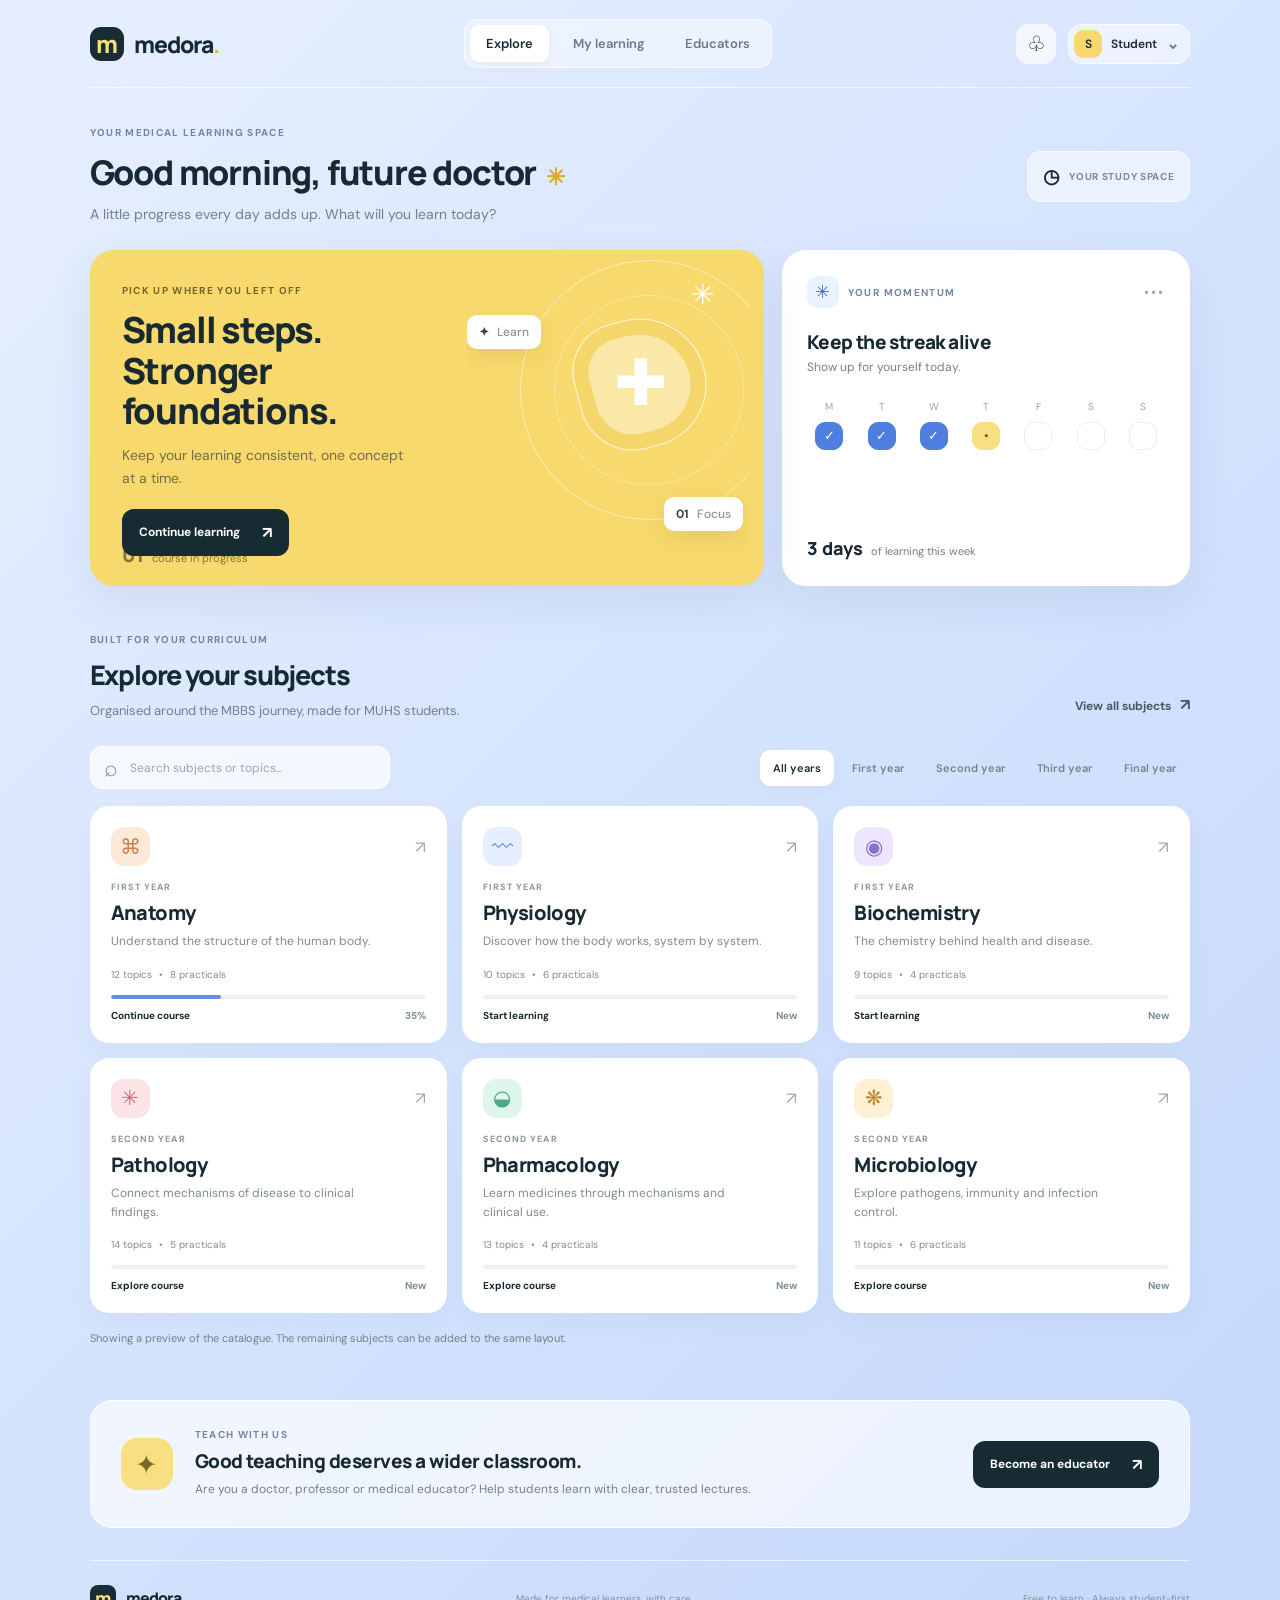
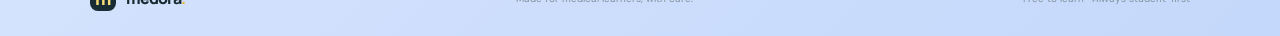
==== index.html @ 95afe9bb "Add files via upload" ====
<!doctype html>
<html lang="en">
<head>
  <meta charset="utf-8">
  <meta name="viewport" content="width=device-width, initial-scale=1">
  <meta name="theme-color" content="#a8c5f4">
  <title>Medora — Learn medicine, clearly</title>
  <link rel="preconnect" href="https://fonts.googleapis.com">
  <link href="https://fonts.googleapis.com/css2?family=DM+Sans:wght@400;500;600;700&family=Manrope:wght@400;500;600;700;800&display=swap" rel="stylesheet">
  <link rel="stylesheet" href="styles.css">
</head>
<body>
  <div class="site-shell">
    <header class="topbar">
      <a class="brand" href="index.html" aria-label="Medora home"><span class="brand-mark">m</span><span>medora<span class="brand-dot">.</span></span></a>
      <nav class="main-nav" aria-label="Main navigation">
        <a class="nav-link active" href="#subjects">Explore</a>
        <a class="nav-link" href="#continue">My learning</a>
        <a class="nav-link" href="#educators">Educators</a>
      </nav>
      <div class="top-actions"><button class="icon-button" aria-label="Notifications">♧</button><button class="profile-chip"><span class="avatar">S</span><span class="profile-name">Student</span><span class="chevron">⌄</span></button><button class="mobile-menu" aria-label="Open menu">☰</button></div>
    </header>

    <main>
      <section class="welcome-row">
        <div><p class="eyebrow">YOUR MEDICAL LEARNING SPACE</p><h1>Good morning, future doctor<span class="sun">✳</span></h1><p class="muted intro">A little progress every day adds up. What will you learn today?</p></div>
        <div class="date-pill"><span class="date-icon">◷</span><span>YOUR STUDY SPACE</span></div>
      </section>

      <section class="hero-grid" id="continue">
        <article class="hero-card">
          <div class="hero-copy">
            <span class="mini-label light">PICK UP WHERE YOU LEFT OFF</span>
            <h2>Small steps.<br>Stronger foundations.</h2>
            <p>Keep your learning consistent, one concept at a time.</p>
            <a class="button button-dark" href="lecture.html">Continue learning <span>↗</span></a>
          </div>
          <div class="hero-art" aria-hidden="true">
            <div class="orbit orbit-one"></div><div class="orbit orbit-two"></div>
            <div class="art-cross">✳</div><div class="art-circle"><span>✚</span></div>
            <div class="floating-note note-a">✦ <span>Learn</span></div><div class="floating-note note-b">01 <span>Focus</span></div>
          </div>
          <div class="hero-count"><strong>01</strong><span>course in progress</span></div>
        </article>
        <article class="streak-card">
          <div class="streak-top"><span class="streak-icon">✳</span><span class="mini-label">YOUR MOMENTUM</span><span class="streak-menu">•••</span></div>
          <h3>Keep the streak alive</h3><p class="muted">Show up for yourself today.</p>
          <div class="week-days"><div><span>M</span><i class="day-done">✓</i></div><div><span>T</span><i class="day-done">✓</i></div><div><span>W</span><i class="day-done">✓</i></div><div><span>T</span><i class="day-today">•</i></div><div><span>F</span><i></i></div><div><span>S</span><i></i></div><div><span>S</span><i></i></div></div>
          <div class="streak-foot"><strong>3 days</strong><span class="muted">of learning this week</span></div>
        </article>
      </section>

      <section class="section-block" id="subjects">
        <div class="section-heading"><div><p class="eyebrow">BUILT FOR YOUR CURRICULUM</p><h2>Explore your subjects</h2><p class="muted">Organised around the MBBS journey, made for MUHS students.</p></div><a class="text-link" href="#all-subjects">View all subjects <span>↗</span></a></div>
        <div class="filter-row"><div class="search-box"><span>⌕</span><input id="subjectSearch" type="search" placeholder="Search subjects or topics..." aria-label="Search subjects"></div><div class="filter-pills" role="group" aria-label="Filter by year"><button class="filter-pill selected" data-year="all">All years</button><button class="filter-pill" data-year="1">First year</button><button class="filter-pill" data-year="2">Second year</button><button class="filter-pill" data-year="3">Third year</button><button class="filter-pill" data-year="4">Final year</button></div></div>
        <div class="subject-grid" id="all-subjects">
          <a class="subject-card subject-anatomy" data-year="1" data-search="anatomy first year structure dissection" href="lecture.html"><div class="subject-card-top"><span class="subject-symbol">⌘</span><span class="card-arrow">↗</span></div><span class="subject-year">FIRST YEAR</span><h3>Anatomy</h3><p>Understand the structure of the human body.</p><div class="card-meta"><span>12 topics</span><span>•</span><span>8 practicals</span></div><div class="card-progress"><span style="width:35%"></span></div><div class="card-bottom"><span>Continue course</span><span>35%</span></div></a>
          <a class="subject-card subject-physio" data-year="1" data-search="physiology first year function human body" href="lecture.html"><div class="subject-card-top"><span class="subject-symbol">〰</span><span class="card-arrow">↗</span></div><span class="subject-year">FIRST YEAR</span><h3>Physiology</h3><p>Discover how the body works, system by system.</p><div class="card-meta"><span>10 topics</span><span>•</span><span>6 practicals</span></div><div class="card-progress"><span style="width:0%"></span></div><div class="card-bottom"><span>Start learning</span><span>New</span></div></a>
          <a class="subject-card subject-biochem" data-year="1" data-search="biochemistry first year metabolism" href="lecture.html"><div class="subject-card-top"><span class="subject-symbol">◉</span><span class="card-arrow">↗</span></div><span class="subject-year">FIRST YEAR</span><h3>Biochemistry</h3><p>The chemistry behind health and disease.</p><div class="card-meta"><span>9 topics</span><span>•</span><span>4 practicals</span></div><div class="card-progress"><span style="width:0%"></span></div><div class="card-bottom"><span>Start learning</span><span>New</span></div></a>
          <a class="subject-card subject-path" data-year="2" data-search="pathology second year disease" href="lecture.html"><div class="subject-card-top"><span class="subject-symbol">✳</span><span class="card-arrow">↗</span></div><span class="subject-year">SECOND YEAR</span><h3>Pathology</h3><p>Connect mechanisms of disease to clinical findings.</p><div class="card-meta"><span>14 topics</span><span>•</span><span>5 practicals</span></div><div class="card-progress"><span style="width:0%"></span></div><div class="card-bottom"><span>Explore course</span><span>New</span></div></a>
          <a class="subject-card subject-pharma" data-year="2" data-search="pharmacology second year drugs" href="lecture.html"><div class="subject-card-top"><span class="subject-symbol">◒</span><span class="card-arrow">↗</span></div><span class="subject-year">SECOND YEAR</span><h3>Pharmacology</h3><p>Learn medicines through mechanisms and clinical use.</p><div class="card-meta"><span>13 topics</span><span>•</span><span>4 practicals</span></div><div class="card-progress"><span style="width:0%"></span></div><div class="card-bottom"><span>Explore course</span><span>New</span></div></a>
          <a class="subject-card subject-micro" data-year="2" data-search="microbiology second year microbes infection" href="lecture.html"><div class="subject-card-top"><span class="subject-symbol">❋</span><span class="card-arrow">↗</span></div><span class="subject-year">SECOND YEAR</span><h3>Microbiology</h3><p>Explore pathogens, immunity and infection control.</p><div class="card-meta"><span>11 topics</span><span>•</span><span>6 practicals</span></div><div class="card-progress"><span style="width:0%"></span></div><div class="card-bottom"><span>Explore course</span><span>New</span></div></a>
        </div>
        <p class="catalogue-note" id="catalogueNote">Showing a preview of the catalogue. The remaining subjects can be added to the same layout.</p>
      </section>

      <section class="educator-banner" id="educators"><div class="educator-mark">✦</div><div><p class="eyebrow">TEACH WITH US</p><h2>Good teaching deserves a wider classroom.</h2><p class="muted">Are you a doctor, professor or medical educator? Help students learn with clear, trusted lectures.</p></div><a class="button button-dark" href="mailto:educators@example.com?subject=Medora%20Educator%20Enquiry">Become an educator <span>↗</span></a></section>
      <footer class="footer"><a class="brand footer-brand" href="index.html"><span class="brand-mark">m</span><span>medora<span class="brand-dot">.</span></span></a><span>Made for medical learners, with care.</span><span>Free to learn · Always student-first</span></footer>
    </main>
  </div>
  <script>
    const search = document.querySelector('#subjectSearch');
    const cards = [...document.querySelectorAll('.subject-card')];
    let year = 'all';
    function filterCards() {
      const query = search.value.trim().toLowerCase();
      cards.forEach(card => {
        const matchesText = card.dataset.search.includes(query) || card.querySelector('h3').textContent.toLowerCase().includes(query);
        const matchesYear = year === 'all' || card.dataset.year === year;
        card.hidden = !(matchesText && matchesYear);
      });
    }
    search.addEventListener('input', filterCards);
    document.querySelectorAll('.filter-pill').forEach(button => button.addEventListener('click', () => {
      document.querySelectorAll('.filter-pill').forEach(b => b.classList.remove('selected'));
      button.classList.add('selected'); year = button.dataset.year; filterCards();
    }));
  </script>
</body>
</html>
---- styles.css ----
:root{--ink:#182a31;--muted:#738087;--blue:#a9c6f5;--paper:#fff;--line:#e8edf0;--yellow:#f7d96d;--shadow:0 16px 45px rgba(39,64,87,.08)}*{box-sizing:border-box}html{scroll-behavior:smooth}body{margin:0;background:#eaf1fb;color:var(--ink);font-family:"DM Sans",sans-serif;font-size:14px;-webkit-font-smoothing:antialiased}.site-shell{max-width:1440px;margin:auto;min-height:100vh;background:linear-gradient(135deg,#e6efff 0%,#c4d8fb 100%);padding:0 5.4%}.topbar{height:88px;display:flex;align-items:center;justify-content:space-between;gap:24px;border-bottom:1px solid rgba(255,255,255,.65)}.brand{display:inline-flex;align-items:center;gap:10px;text-decoration:none;color:var(--ink);font:800 23px Manrope,sans-serif;letter-spacing:-1px}.brand-mark{width:34px;height:34px;border-radius:11px;background:#172c33;color:#f8dc77;display:grid;place-items:center;font-size:24px;line-height:1}.brand-dot{color:#e6b82e}.main-nav{display:flex;gap:8px;padding:5px;background:rgba(255,255,255,.45);border:1px solid rgba(255,255,255,.6);border-radius:13px}.nav-link{padding:10px 16px;text-decoration:none;color:#6b7b84;border-radius:9px;font-size:13px;font-weight:600}.nav-link.active{background:#fff;color:var(--ink);box-shadow:0 3px 10px #526e8b12}.top-actions{display:flex;align-items:center;gap:12px}.icon-button,.mobile-menu{border:0;background:rgba(255,255,255,.68);width:40px;height:40px;border-radius:13px;color:var(--ink);font-size:21px}.profile-chip{display:flex;align-items:center;gap:9px;border:1px solid #ffffffa6;background:#ffffff80;padding:5px 10px 5px 5px;border-radius:14px;color:var(--ink);font:600 12px "DM Sans"}.avatar{width:28px;height:28px;border-radius:9px;background:#f6d96e;display:grid;place-items:center}.chevron{color:var(--muted);font-size:16px}.mobile-menu{display:none}.welcome-row{display:flex;align-items:center;justify-content:space-between;gap:20px;padding:38px 0 24px}.eyebrow,.mini-label{font-size:10px;font-weight:700;letter-spacing:1.35px;color:#7285a0;margin:0 0 10px}.welcome-row h1,.section-heading h2,.educator-banner h2{font:800 clamp(24px,3vw,34px) Manrope,sans-serif;letter-spacing:-1.2px;margin:0}.sun{font-size:23px;color:#d7ac26;margin-left:10px}.muted{color:var(--muted);line-height:1.65}.intro{margin:8px 0 0;font-size:14px}.date-pill{display:flex;align-items:center;gap:9px;background:#ffffff80;border:1px solid #ffffffa6;padding:12px 15px;border-radius:14px;color:#7b8a95;font-size:10px;font-weight:700;letter-spacing:.7px;white-space:nowrap}.date-icon{font-size:19px;color:var(--ink)}.hero-grid{display:grid;grid-template-columns:1.65fr 1fr;gap:18px}.hero-card{min-height:270px;position:relative;overflow:hidden;background:#f7d96d;border-radius:24px;padding:30px 32px;display:flex;box-shadow:var(--shadow)}.hero-copy{position:relative;z-index:2;max-width:58%}.mini-label.light{color:#776323}.hero-card h2{font:800 clamp(24px,3vw,36px)/1.13 Manrope,sans-serif;letter-spacing:-1.2px;margin:12px 0}.hero-card p{color:#776c48;line-height:1.6;max-width:290px;margin:0 0 20px}.button{display:inline-flex;align-items:center;justify-content:center;gap:22px;text-decoration:none;border:0;border-radius:12px;padding:13px 17px;font:700 12px "DM Sans";white-space:nowrap}.button-dark{background:#172b32;color:#fff}.button span{font-size:16px}.hero-art{position:absolute;right:2%;top:0;width:42%;height:100%;overflow:hidden}.orbit{position:absolute;border:1px solid #fff8;border-radius:50%;width:260px;height:260px;right:-30px;top:10px}.orbit-two{width:190px;height:190px;right:6px;top:45px;border-style:dashed}.art-circle{position:absolute;right:44px;top:68px;width:130px;height:130px;border-radius:42% 58% 54% 46%;background:#f9e8a7;border:1px solid #fff9;display:grid;place-items:center;transform:rotate(-15deg);box-shadow:inset 0 0 0 15px #f4d66b}.art-circle span{font-size:64px;color:#fff;transform:rotate(15deg)}.art-cross{position:absolute;right:36px;top:26px;font-size:28px;color:#fff}.floating-note{position:absolute;z-index:1;background:#fff;color:#34454b;border-radius:10px;padding:9px 12px;font-size:12px;font-weight:700;box-shadow:0 8px 20px #8a712422}.floating-note span{font-weight:500;color:#8a9598;margin-left:5px}.note-a{top:65px;left:0}.note-b{bottom:55px;right:7px}.hero-count{position:absolute;bottom:18px;left:32px;display:flex;align-items:baseline;gap:8px;color:#857540}.hero-count strong{font:800 20px Manrope}.hero-count span{font-size:11px}.streak-card{background:#fff;border:1px solid #ffffffc9;border-radius:24px;padding:25px 24px;box-shadow:var(--shadow);display:flex;flex-direction:column}.streak-top{display:flex;align-items:center;gap:9px}.streak-icon{display:grid;place-items:center;width:32px;height:32px;background:#eaf1ff;border-radius:10px;color:#4774cb;font-size:18px}.streak-top .mini-label{margin:0}.streak-menu{margin-left:auto;color:#9ba6ac;letter-spacing:2px}.streak-card h3{font:800 19px Manrope;letter-spacing:-.6px;margin:21px 0 3px}.streak-card>p{margin:0;font-size:12px}.week-days{display:grid;grid-template-columns:repeat(7,1fr);gap:7px;margin-top:22px}.week-days>div{display:flex;align-items:center;flex-direction:column;gap:9px;color:#9aa5ad;font-size:10px}.week-days i{font-style:normal;display:grid;place-items:center;width:28px;height:28px;border:1px solid #e9eef1;border-radius:10px;color:#fff;font-size:13px}.week-days .day-done{background:#4e7fe0;border-color:#4e7fe0}.week-days .day-today{background:#f8df82;color:#6f5b1d;border-color:#f8df82}.streak-foot{margin-top:auto;padding-top:17px;display:flex;align-items:baseline;gap:8px}.streak-foot strong{font:800 18px Manrope}.streak-foot .muted{font-size:11px}.section-block{padding:47px 0 30px}.section-heading{display:flex;align-items:flex-end;justify-content:space-between;gap:18px}.section-heading h2{font-size:27px}.section-heading .muted{margin:7px 0 0;font-size:13px}.text-link{font-size:12px;font-weight:700;color:#435c6a;text-decoration:none;white-space:nowrap;padding-bottom:6px}.text-link span{font-size:16px;margin-left:6px}.filter-row{display:flex;align-items:center;justify-content:space-between;gap:16px;margin:25px 0 17px}.search-box{display:flex;align-items:center;gap:10px;width:min(300px,100%);background:#ffffffb8;border:1px solid #fff;border-radius:12px;padding:0 13px;height:43px;color:#81919b}.search-box>span{font-size:23px}.search-box input{width:100%;border:0;outline:0;background:transparent;font:12px "DM Sans";color:var(--ink)}.search-box input::placeholder{color:#9aa6ad}.filter-pills{display:flex;gap:5px;flex-wrap:wrap}.filter-pill{background:transparent;border:1px solid transparent;border-radius:10px;padding:10px 12px;color:#74848d;font:600 11px "DM Sans";cursor:pointer}.filter-pill.selected{background:#fff;border-color:#fff;color:var(--ink);box-shadow:0 4px 12px #637e9c10}.subject-grid{display:grid;grid-template-columns:repeat(3,minmax(0,1fr));gap:15px}.subject-card{min-height:230px;background:#fff;border:1px solid #ffffffdb;border-radius:19px;padding:20px;text-decoration:none;color:var(--ink);box-shadow:0 10px 25px #36567b0a;transition:transform .2s,box-shadow .2s;display:flex;flex-direction:column}.subject-card:hover{transform:translateY(-3px);box-shadow:0 15px 30px #36567b16}.subject-card[hidden]{display:none}.subject-card-top{display:flex;align-items:center;justify-content:space-between;margin-bottom:15px}.subject-symbol{width:39px;height:39px;border-radius:13px;display:grid;place-items:center;font-size:21px}.subject-anatomy .subject-symbol{background:#fce9d8;color:#c8814e}.subject-physio .subject-symbol{background:#e5efff;color:#4e7ed7}.subject-biochem .subject-symbol{background:#eee6ff;color:#8a70cb}.subject-path .subject-symbol{background:#fce4e6;color:#cb6e79}.subject-pharma .subject-symbol{background:#e0f6eb;color:#4eaa84}.subject-micro .subject-symbol{background:#fff0d5;color:#bd8b30}.card-arrow{color:#9eabb0;font-size:17px}.subject-year{font-size:9px;font-weight:700;letter-spacing:1.1px;color:#89969c}.subject-card h3{font:800 20px Manrope;letter-spacing:-.6px;margin:6px 0}.subject-card>p{font-size:12px;line-height:1.55;color:#7d8a90;margin:0 0 17px;max-width:280px}.card-meta{display:flex;gap:7px;align-items:center;color:#7f8b91;font-size:10px;margin-top:auto}.card-progress{height:4px;background:#edf1f3;border-radius:10px;overflow:hidden;margin-top:14px}.card-progress span{display:block;height:100%;background:#628de2;border-radius:10px}.card-bottom{display:flex;justify-content:space-between;align-items:center;margin-top:10px;font-size:10px;font-weight:700}.card-bottom span:last-child{color:#788b95}.catalogue-note{color:#71828c;font-size:11px;margin:18px 0 0}.educator-banner{display:flex;align-items:center;gap:22px;padding:27px 30px;background:#ffffffa8;border:1px solid #ffffffdc;border-radius:22px;margin:25px 0 32px}.educator-mark{width:52px;height:52px;flex:none;border-radius:16px;display:grid;place-items:center;background:#f8df82;font-size:27px;color:#7c6826}.educator-banner>div:nth-child(2){flex:1}.educator-banner .eyebrow{margin-bottom:7px}.educator-banner h2{font-size:19px;letter-spacing:-.5px}.educator-banner .muted{font-size:12px;margin:6px 0 0}.educator-banner .button{flex:none}.footer{min-height:76px;border-top:1px solid #ffffffa8;display:flex;align-items:center;justify-content:space-between;gap:15px;color:#81919a;font-size:10px}.footer-brand{font-size:16px}.footer-brand .brand-mark{width:26px;height:26px;border-radius:8px;font-size:18px}@media(min-width:1200px){.site-shell{padding-left:7%;padding-right:7%}}@media(max-width:850px){.site-shell{padding:0 4%}.topbar{height:74px}.main-nav{gap:0}.nav-link{padding:9px 10px}.hero-grid{grid-template-columns:1.3fr 1fr}.hero-card{padding:25px 23px;min-height:250px}.hero-copy{max-width:65%}.hero-art{opacity:.85;right:-7%}.hero-count{left:23px}.streak-card{padding:21px 18px}.filter-row{align-items:flex-start;flex-direction:column}.search-box{width:100%}.filter-pills{width:100%}.subject-grid{grid-template-columns:repeat(2,minmax(0,1fr))}}@media(max-width:600px){.main-nav{display:none}.mobile-menu{display:block}.profile-name,.chevron,.icon-button{display:none}.welcome-row{padding:28px 0 20px;align-items:flex-start}.welcome-row h1{font-size:25px}.date-pill{display:none}.hero-grid{grid-template-columns:1fr}.hero-card{min-height:245px}.hero-copy{max-width:70%}.hero-art{right:-4%;transform:scale(.88);transform-origin:right center}.streak-card{min-height:225px}.section-block{padding-top:35px}.section-heading{align-items:flex-start}.section-heading h2{font-size:24px}.section-heading .muted{max-width:270px}.text-link{font-size:11px}.subject-grid{grid-template-columns:1fr 1fr;gap:10px}.subject-card{padding:15px;min-height:225px;border-radius:16px}.subject-card h3{font-size:17px}.subject-card>p{font-size:11px}.card-meta{font-size:9px;gap:5px}.filter-pills{overflow-x:auto;flex-wrap:nowrap;padding-bottom:4px}.filter-pill{white-space:nowrap}.educator-banner{padding:21px;align-items:flex-start;flex-wrap:wrap;gap:13px}.educator-banner>div:nth-child(2){min-width:calc(100% - 70px)}.educator-banner .button{margin-left:65px}.footer{padding:18px 0;flex-wrap:wrap}.footer>span:last-child{display:none}}@media(max-width:380px){.subject-grid{grid-template-columns:1fr}.subject-card{min-height:205px}.hero-copy{max-width:78%}.hero-art{opacity:.55}.welcome-row h1{font-size:22px}}
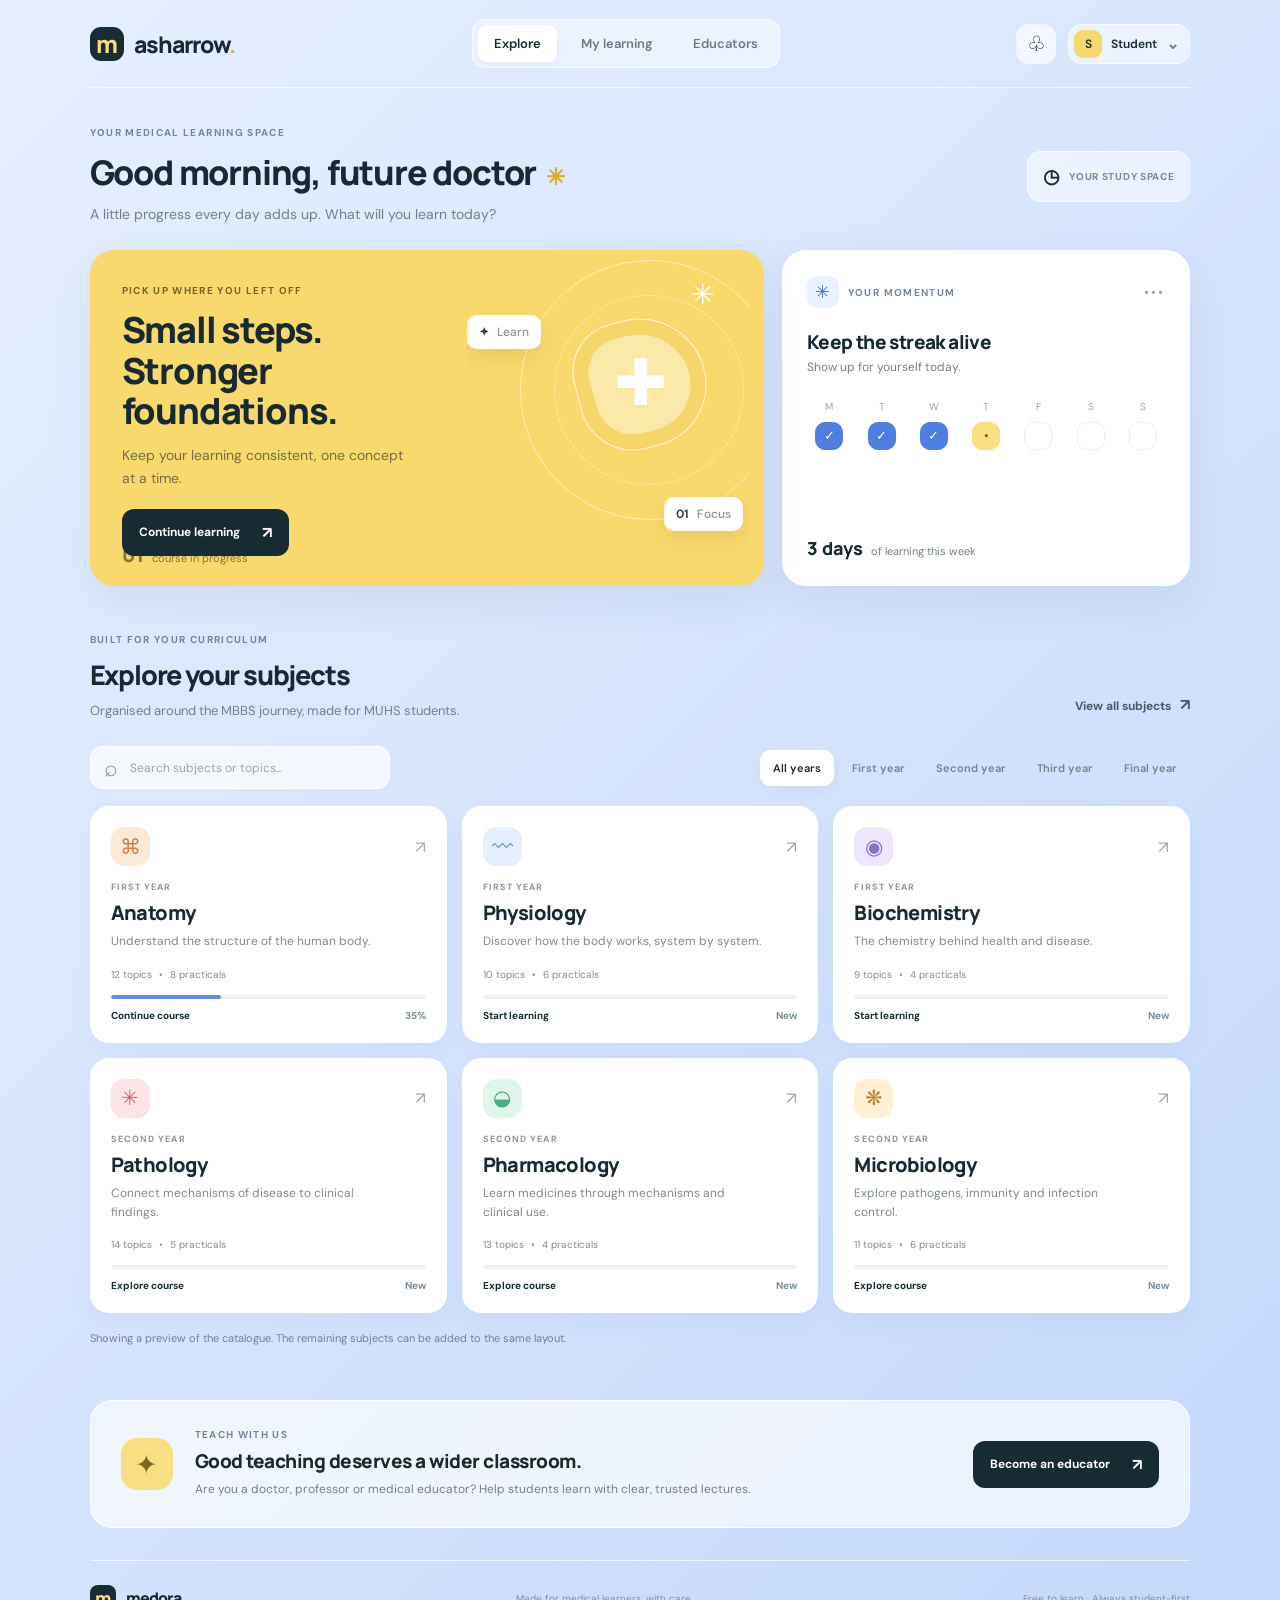
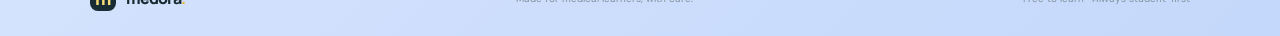
==== commit 3e65b45f: "Update index.html" ====
--- a/index.html
+++ b/index.html
@@ -4,7 +4,7 @@
   <meta charset="utf-8">
   <meta name="viewport" content="width=device-width, initial-scale=1">
   <meta name="theme-color" content="#a8c5f4">
-  <title>Medora — Learn medicine, clearly</title>
+  <title>Asharrow — Learn medicine, clearly</title>
   <link rel="preconnect" href="https://fonts.googleapis.com">
   <link href="https://fonts.googleapis.com/css2?family=DM+Sans:wght@400;500;600;700&family=Manrope:wght@400;500;600;700;800&display=swap" rel="stylesheet">
   <link rel="stylesheet" href="styles.css">
@@ -12,7 +12,7 @@
 <body>
   <div class="site-shell">
     <header class="topbar">
-      <a class="brand" href="index.html" aria-label="Medora home"><span class="brand-mark">m</span><span>medora<span class="brand-dot">.</span></span></a>
+      <a class="brand" href="index.html" aria-label="Home"><span class="brand-mark">m</span><span>asharrow<span class="brand-dot">.</span></span></a>
       <nav class="main-nav" aria-label="Main navigation">
         <a class="nav-link active" href="#subjects">Explore</a>
         <a class="nav-link" href="#continue">My learning</a>
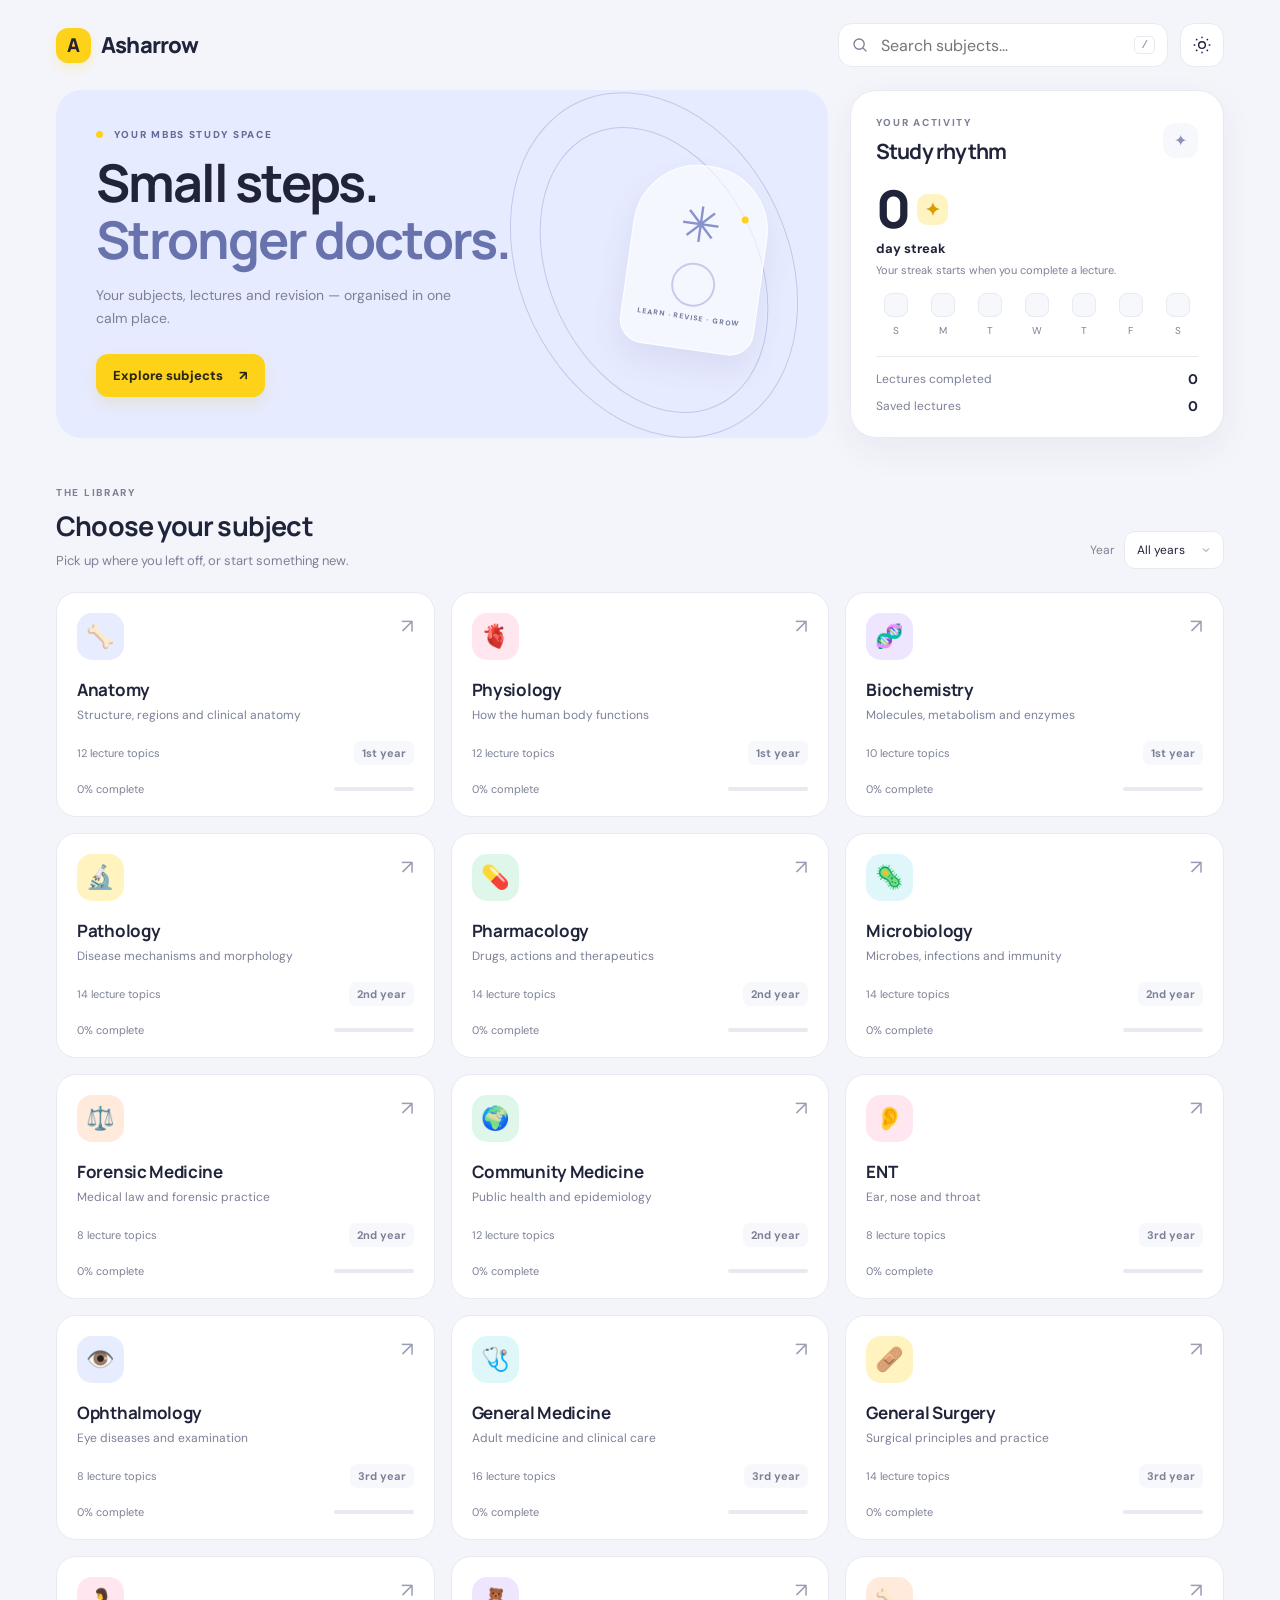
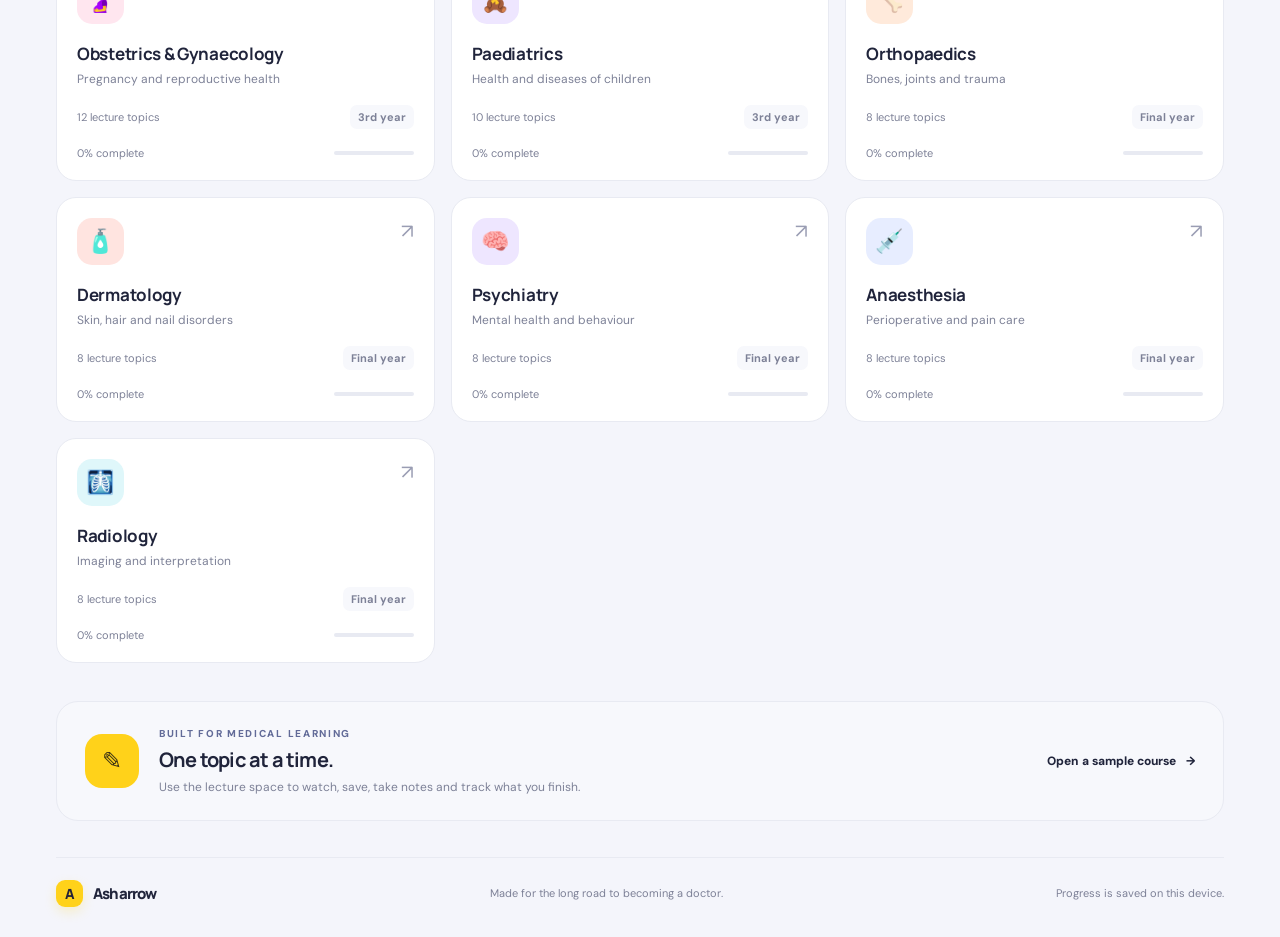
==== commit ec2868f7: "Add files via upload" ====
--- a/index.html
+++ b/index.html
@@ -1,90 +1,80 @@
-<!doctype html>
+<!DOCTYPE html>
 <html lang="en">
 <head>
-  <meta charset="utf-8">
+  <meta charset="UTF-8">
   <meta name="viewport" content="width=device-width, initial-scale=1">
-  <meta name="theme-color" content="#a8c5f4">
-  <title>Asharrow — Learn medicine, clearly</title>
+  <meta name="theme-color" content="#f4f5fb">
+  <title>Asharrow — Your MBBS learning space</title>
   <link rel="preconnect" href="https://fonts.googleapis.com">
+  <link rel="preconnect" href="https://fonts.gstatic.com" crossorigin>
   <link href="https://fonts.googleapis.com/css2?family=DM+Sans:wght@400;500;600;700&family=Manrope:wght@400;500;600;700;800&display=swap" rel="stylesheet">
   <link rel="stylesheet" href="styles.css">
+  <script src="app.js" defer></script>
 </head>
 <body>
-  <div class="site-shell">
+  <div class="app-shell">
     <header class="topbar">
-      <a class="brand" href="index.html" aria-label="Home"><span class="brand-mark">m</span><span>asharrow<span class="brand-dot">.</span></span></a>
-      <nav class="main-nav" aria-label="Main navigation">
-        <a class="nav-link active" href="#subjects">Explore</a>
-        <a class="nav-link" href="#continue">My learning</a>
-        <a class="nav-link" href="#educators">Educators</a>
-      </nav>
-      <div class="top-actions"><button class="icon-button" aria-label="Notifications">♧</button><button class="profile-chip"><span class="avatar">S</span><span class="profile-name">Student</span><span class="chevron">⌄</span></button><button class="mobile-menu" aria-label="Open menu">☰</button></div>
+      <a class="brand" href="index.html" aria-label="Asharrow home">
+        <span class="brand-mark">A</span><span>Asharrow</span>
+      </a>
+      <div class="topbar-actions">
+        <label class="searchbox" aria-label="Search subjects">
+          <svg viewBox="0 0 24 24" aria-hidden="true"><circle cx="10.8" cy="10.8" r="6.8"></circle><path d="m16 16 4.5 4.5"></path></svg>
+          <input id="subjectSearch" type="search" placeholder="Search subjects…" autocomplete="off">
+          <kbd>/</kbd>
+        </label>
+        <button class="icon-button theme-toggle" id="themeToggle" type="button" aria-label="Switch color theme" title="Switch light/dark mode">
+          <svg class="sun-icon" viewBox="0 0 24 24" aria-hidden="true"><circle cx="12" cy="12" r="4"></circle><path d="M12 2v2m0 16v2M4.93 4.93l1.42 1.42m11.3 11.3 1.42 1.42M2 12h2m16 0h2M4.93 19.07l1.42-1.42m11.3-11.3 1.42-1.42"></path></svg>
+          <svg class="moon-icon" viewBox="0 0 24 24" aria-hidden="true"><path d="M20.3 15.4A8.5 8.5 0 0 1 8.6 3.7 8.6 8.6 0 1 0 20.3 15.4Z"></path></svg>
+        </button>
+      </div>
     </header>
 
     <main>
-      <section class="welcome-row">
-        <div><p class="eyebrow">YOUR MEDICAL LEARNING SPACE</p><h1>Good morning, future doctor<span class="sun">✳</span></h1><p class="muted intro">A little progress every day adds up. What will you learn today?</p></div>
-        <div class="date-pill"><span class="date-icon">◷</span><span>YOUR STUDY SPACE</span></div>
-      </section>
-
-      <section class="hero-grid" id="continue">
-        <article class="hero-card">
-          <div class="hero-copy">
-            <span class="mini-label light">PICK UP WHERE YOU LEFT OFF</span>
-            <h2>Small steps.<br>Stronger foundations.</h2>
-            <p>Keep your learning consistent, one concept at a time.</p>
-            <a class="button button-dark" href="lecture.html">Continue learning <span>↗</span></a>
+      <section class="welcome-grid">
+        <div class="hero-card">
+          <div class="eyebrow"><span class="eyebrow-dot"></span> YOUR MBBS STUDY SPACE</div>
+          <h1>Small steps.<br><span>Stronger doctors.</span></h1>
+          <p class="hero-copy">Your subjects, lectures and revision — organised in one calm place.</p>
+          <a class="primary-button" href="#subjects">Explore subjects <span aria-hidden="true">↗</span></a>
+          <div class="hero-decoration" aria-hidden="true">
+            <div class="orbit orbit-one"></div><div class="orbit orbit-two"></div>
+            <div class="anatomy-card"><span class="anatomy-spark">✳</span><span class="anatomy-line"></span><span class="anatomy-dot"></span><span class="anatomy-label">LEARN · REVISE · GROW</span></div>
           </div>
-          <div class="hero-art" aria-hidden="true">
-            <div class="orbit orbit-one"></div><div class="orbit orbit-two"></div>
-            <div class="art-cross">✳</div><div class="art-circle"><span>✚</span></div>
-            <div class="floating-note note-a">✦ <span>Learn</span></div><div class="floating-note note-b">01 <span>Focus</span></div>
+        </div>
+        <aside class="daily-card">
+          <div class="card-heading">
+            <div><p class="eyebrow muted-eyebrow">YOUR ACTIVITY</p><h2>Study rhythm</h2></div>
+            <span class="mini-icon">✦</span>
           </div>
-          <div class="hero-count"><strong>01</strong><span>course in progress</span></div>
-        </article>
-        <article class="streak-card">
-          <div class="streak-top"><span class="streak-icon">✳</span><span class="mini-label">YOUR MOMENTUM</span><span class="streak-menu">•••</span></div>
-          <h3>Keep the streak alive</h3><p class="muted">Show up for yourself today.</p>
-          <div class="week-days"><div><span>M</span><i class="day-done">✓</i></div><div><span>T</span><i class="day-done">✓</i></div><div><span>W</span><i class="day-done">✓</i></div><div><span>T</span><i class="day-today">•</i></div><div><span>F</span><i></i></div><div><span>S</span><i></i></div><div><span>S</span><i></i></div></div>
-          <div class="streak-foot"><strong>3 days</strong><span class="muted">of learning this week</span></div>
-        </article>
+          <div class="streak-number"><span id="streakCount">0</span><span class="streak-flame">✦</span></div>
+          <p class="streak-caption">day streak</p>
+          <p class="small-muted" id="streakMessage">Your streak starts when you complete a lecture.</p>
+          <div class="week-row" id="weekRow" aria-label="Activity over the last seven days"></div>
+          <div class="activity-divider"></div>
+          <div class="activity-stat"><span>Lectures completed</span><strong id="completedCount">0</strong></div>
+          <div class="activity-stat"><span>Saved lectures</span><strong id="savedCount">0</strong></div>
+        </aside>
       </section>
 
       <section class="section-block" id="subjects">
-        <div class="section-heading"><div><p class="eyebrow">BUILT FOR YOUR CURRICULUM</p><h2>Explore your subjects</h2><p class="muted">Organised around the MBBS journey, made for MUHS students.</p></div><a class="text-link" href="#all-subjects">View all subjects <span>↗</span></a></div>
-        <div class="filter-row"><div class="search-box"><span>⌕</span><input id="subjectSearch" type="search" placeholder="Search subjects or topics..." aria-label="Search subjects"></div><div class="filter-pills" role="group" aria-label="Filter by year"><button class="filter-pill selected" data-year="all">All years</button><button class="filter-pill" data-year="1">First year</button><button class="filter-pill" data-year="2">Second year</button><button class="filter-pill" data-year="3">Third year</button><button class="filter-pill" data-year="4">Final year</button></div></div>
-        <div class="subject-grid" id="all-subjects">
-          <a class="subject-card subject-anatomy" data-year="1" data-search="anatomy first year structure dissection" href="lecture.html"><div class="subject-card-top"><span class="subject-symbol">⌘</span><span class="card-arrow">↗</span></div><span class="subject-year">FIRST YEAR</span><h3>Anatomy</h3><p>Understand the structure of the human body.</p><div class="card-meta"><span>12 topics</span><span>•</span><span>8 practicals</span></div><div class="card-progress"><span style="width:35%"></span></div><div class="card-bottom"><span>Continue course</span><span>35%</span></div></a>
-          <a class="subject-card subject-physio" data-year="1" data-search="physiology first year function human body" href="lecture.html"><div class="subject-card-top"><span class="subject-symbol">〰</span><span class="card-arrow">↗</span></div><span class="subject-year">FIRST YEAR</span><h3>Physiology</h3><p>Discover how the body works, system by system.</p><div class="card-meta"><span>10 topics</span><span>•</span><span>6 practicals</span></div><div class="card-progress"><span style="width:0%"></span></div><div class="card-bottom"><span>Start learning</span><span>New</span></div></a>
-          <a class="subject-card subject-biochem" data-year="1" data-search="biochemistry first year metabolism" href="lecture.html"><div class="subject-card-top"><span class="subject-symbol">◉</span><span class="card-arrow">↗</span></div><span class="subject-year">FIRST YEAR</span><h3>Biochemistry</h3><p>The chemistry behind health and disease.</p><div class="card-meta"><span>9 topics</span><span>•</span><span>4 practicals</span></div><div class="card-progress"><span style="width:0%"></span></div><div class="card-bottom"><span>Start learning</span><span>New</span></div></a>
-          <a class="subject-card subject-path" data-year="2" data-search="pathology second year disease" href="lecture.html"><div class="subject-card-top"><span class="subject-symbol">✳</span><span class="card-arrow">↗</span></div><span class="subject-year">SECOND YEAR</span><h3>Pathology</h3><p>Connect mechanisms of disease to clinical findings.</p><div class="card-meta"><span>14 topics</span><span>•</span><span>5 practicals</span></div><div class="card-progress"><span style="width:0%"></span></div><div class="card-bottom"><span>Explore course</span><span>New</span></div></a>
-          <a class="subject-card subject-pharma" data-year="2" data-search="pharmacology second year drugs" href="lecture.html"><div class="subject-card-top"><span class="subject-symbol">◒</span><span class="card-arrow">↗</span></div><span class="subject-year">SECOND YEAR</span><h3>Pharmacology</h3><p>Learn medicines through mechanisms and clinical use.</p><div class="card-meta"><span>13 topics</span><span>•</span><span>4 practicals</span></div><div class="card-progress"><span style="width:0%"></span></div><div class="card-bottom"><span>Explore course</span><span>New</span></div></a>
-          <a class="subject-card subject-micro" data-year="2" data-search="microbiology second year microbes infection" href="lecture.html"><div class="subject-card-top"><span class="subject-symbol">❋</span><span class="card-arrow">↗</span></div><span class="subject-year">SECOND YEAR</span><h3>Microbiology</h3><p>Explore pathogens, immunity and infection control.</p><div class="card-meta"><span>11 topics</span><span>•</span><span>6 practicals</span></div><div class="card-progress"><span style="width:0%"></span></div><div class="card-bottom"><span>Explore course</span><span>New</span></div></a>
+        <div class="section-heading">
+          <div><p class="eyebrow muted-eyebrow">THE LIBRARY</p><h2>Choose your subject</h2><p class="section-subtitle">Pick up where you left off, or start something new.</p></div>
+          <label class="year-select-wrap"><span>Year</span><select id="yearFilter" aria-label="Filter subjects by MBBS year"><option value="all">All years</option><option value="1">1st year</option><option value="2">2nd year</option><option value="3">3rd year</option><option value="4">Final year</option></select></label>
         </div>
-        <p class="catalogue-note" id="catalogueNote">Showing a preview of the catalogue. The remaining subjects can be added to the same layout.</p>
+        <div class="subject-grid" id="subjectGrid">
+          <div class="loading-card">Loading subjects…</div>
+        </div>
+        <p class="empty-state" id="emptyState" hidden>No subjects match your search. Try another name or year.</p>
       </section>
 
-      <section class="educator-banner" id="educators"><div class="educator-mark">✦</div><div><p class="eyebrow">TEACH WITH US</p><h2>Good teaching deserves a wider classroom.</h2><p class="muted">Are you a doctor, professor or medical educator? Help students learn with clear, trusted lectures.</p></div><a class="button button-dark" href="mailto:educators@example.com?subject=Medora%20Educator%20Enquiry">Become an educator <span>↗</span></a></section>
-      <footer class="footer"><a class="brand footer-brand" href="index.html"><span class="brand-mark">m</span><span>medora<span class="brand-dot">.</span></span></a><span>Made for medical learners, with care.</span><span>Free to learn · Always student-first</span></footer>
+      <section class="educator-banner">
+        <div class="educator-icon" aria-hidden="true">✎</div>
+        <div><p class="eyebrow">BUILT FOR MEDICAL LEARNING</p><h2>One topic at a time.</h2><p>Use the lecture space to watch, save, take notes and track what you finish.</p></div>
+        <a href="lecture.html?subject=pathology" class="text-link">Open a sample course <span>→</span></a>
+      </section>
     </main>
+    <footer class="footer"><a class="brand footer-brand" href="index.html"><span class="brand-mark">A</span><span>Asharrow</span></a><span>Made for the long road to becoming a doctor.</span><span class="footer-note">Progress is saved on this device.</span></footer>
   </div>
-  <script>
-    const search = document.querySelector('#subjectSearch');
-    const cards = [...document.querySelectorAll('.subject-card')];
-    let year = 'all';
-    function filterCards() {
-      const query = search.value.trim().toLowerCase();
-      cards.forEach(card => {
-        const matchesText = card.dataset.search.includes(query) || card.querySelector('h3').textContent.toLowerCase().includes(query);
-        const matchesYear = year === 'all' || card.dataset.year === year;
-        card.hidden = !(matchesText && matchesYear);
-      });
-    }
-    search.addEventListener('input', filterCards);
-    document.querySelectorAll('.filter-pill').forEach(button => button.addEventListener('click', () => {
-      document.querySelectorAll('.filter-pill').forEach(b => b.classList.remove('selected'));
-      button.classList.add('selected'); year = button.dataset.year; filterCards();
-    }));
-  </script>
 </body>
 </html>
--- a/styles.css
+++ b/styles.css
@@ -1 +1,6 @@
- :root{--ink:#182a31;--muted:#738087;--blue:#a9c6f5;--paper:#fff;--line:#e8edf0;--yellow:#f7d96d;--shadow:0 16px 45px rgba(39,64,87,.08)}*{box-sizing:border-box}html{scroll-behavior:smooth}body{margin:0;background:#eaf1fb;color:var(--ink);font-family:"DM Sans",sans-serif;font-size:14px;-webkit-font-smoothing:antialiased}.site-shell{max-width:1440px;margin:auto;min-height:100vh;background:linear-gradient(135deg,#e6efff 0%,#c4d8fb 100%);padding:0 5.4%}.topbar{height:88px;display:flex;align-items:center;justify-content:space-between;gap:24px;border-bottom:1px solid rgba(255,255,255,.65)}.brand{display:inline-flex;align-items:center;gap:10px;text-decoration:none;color:var(--ink);font:800 23px Manrope,sans-serif;letter-spacing:-1px}.brand-mark{width:34px;height:34px;border-radius:11px;background:#172c33;color:#f8dc77;display:grid;place-items:center;font-size:24px;line-height:1}.brand-dot{color:#e6b82e}.main-nav{display:flex;gap:8px;padding:5px;background:rgba(255,255,255,.45);border:1px solid rgba(255,255,255,.6);border-radius:13px}.nav-link{padding:10px 16px;text-decoration:none;color:#6b7b84;border-radius:9px;font-size:13px;font-weight:600}.nav-link.active{background:#fff;color:var(--ink);box-shadow:0 3px 10px #526e8b12}.top-actions{display:flex;align-items:center;gap:12px}.icon-button,.mobile-menu{border:0;background:rgba(255,255,255,.68);width:40px;height:40px;border-radius:13px;color:var(--ink);font-size:21px}.profile-chip{display:flex;align-items:center;gap:9px;border:1px solid #ffffffa6;background:#ffffff80;padding:5px 10px 5px 5px;border-radius:14px;color:var(--ink);font:600 12px "DM Sans"}.avatar{width:28px;height:28px;border-radius:9px;background:#f6d96e;display:grid;place-items:center}.chevron{color:var(--muted);font-size:16px}.mobile-menu{display:none}.welcome-row{display:flex;align-items:center;justify-content:space-between;gap:20px;padding:38px 0 24px}.eyebrow,.mini-label{font-size:10px;font-weight:700;letter-spacing:1.35px;color:#7285a0;margin:0 0 10px}.welcome-row h1,.section-heading h2,.educator-banner h2{font:800 clamp(24px,3vw,34px) Manrope,sans-serif;letter-spacing:-1.2px;margin:0}.sun{font-size:23px;color:#d7ac26;margin-left:10px}.muted{color:var(--muted);line-height:1.65}.intro{margin:8px 0 0;font-size:14px}.date-pill{display:flex;align-items:center;gap:9px;background:#ffffff80;border:1px solid #ffffffa6;padding:12px 15px;border-radius:14px;color:#7b8a95;font-size:10px;font-weight:700;letter-spacing:.7px;white-space:nowrap}.date-icon{font-size:19px;color:var(--ink)}.hero-grid{display:grid;grid-template-columns:1.65fr 1fr;gap:18px}.hero-card{min-height:270px;position:relative;overflow:hidden;background:#f7d96d;border-radius:24px;padding:30px 32px;display:flex;box-shadow:var(--shadow)}.hero-copy{position:relative;z-index:2;max-width:58%}.mini-label.light{color:#776323}.hero-card h2{font:800 clamp(24px,3vw,36px)/1.13 Manrope,sans-serif;letter-spacing:-1.2px;margin:12px 0}.hero-card p{color:#776c48;line-height:1.6;max-width:290px;margin:0 0 20px}.button{display:inline-flex;align-items:center;justify-content:center;gap:22px;text-decoration:none;border:0;border-radius:12px;padding:13px 17px;font:700 12px "DM Sans";white-space:nowrap}.button-dark{background:#172b32;color:#fff}.button span{font-size:16px}.hero-art{position:absolute;right:2%;top:0;width:42%;height:100%;overflow:hidden}.orbit{position:absolute;border:1px solid #fff8;border-radius:50%;width:260px;height:260px;right:-30px;top:10px}.orbit-two{width:190px;height:190px;right:6px;top:45px;border-style:dashed}.art-circle{position:absolute;right:44px;top:68px;width:130px;height:130px;border-radius:42% 58% 54% 46%;background:#f9e8a7;border:1px solid #fff9;display:grid;place-items:center;transform:rotate(-15deg);box-shadow:inset 0 0 0 15px #f4d66b}.art-circle span{font-size:64px;color:#fff;transform:rotate(15deg)}.art-cross{position:absolute;right:36px;top:26px;font-size:28px;color:#fff}.floating-note{position:absolute;z-index:1;background:#fff;color:#34454b;border-radius:10px;padding:9px 12px;font-size:12px;font-weight:700;box-shadow:0 8px 20px #8a712422}.floating-note span{font-weight:500;color:#8a9598;margin-left:5px}.note-a{top:65px;left:0}.note-b{bottom:55px;right:7px}.hero-count{position:absolute;bottom:18px;left:32px;display:flex;align-items:baseline;gap:8px;color:#857540}.hero-count strong{font:800 20px Manrope}.hero-count span{font-size:11px}.streak-card{background:#fff;border:1px solid #ffffffc9;border-radius:24px;padding:25px 24px;box-shadow:var(--shadow);display:flex;flex-direction:column}.streak-top{display:flex;align-items:center;gap:9px}.streak-icon{display:grid;place-items:center;width:32px;height:32px;background:#eaf1ff;border-radius:10px;color:#4774cb;font-size:18px}.streak-top .mini-label{margin:0}.streak-menu{margin-left:auto;color:#9ba6ac;letter-spacing:2px}.streak-card h3{font:800 19px Manrope;letter-spacing:-.6px;margin:21px 0 3px}.streak-card>p{margin:0;font-size:12px}.week-days{display:grid;grid-template-columns:repeat(7,1fr);gap:7px;margin-top:22px}.week-days>div{display:flex;align-items:center;flex-direction:column;gap:9px;color:#9aa5ad;font-size:10px}.week-days i{font-style:normal;display:grid;place-items:center;width:28px;height:28px;border:1px solid #e9eef1;border-radius:10px;color:#fff;font-size:13px}.week-days .day-done{background:#4e7fe0;border-color:#4e7fe0}.week-days .day-today{background:#f8df82;color:#6f5b1d;border-color:#f8df82}.streak-foot{margin-top:auto;padding-top:17px;display:flex;align-items:baseline;gap:8px}.streak-foot strong{font:800 18px Manrope}.streak-foot .muted{font-size:11px}.section-block{padding:47px 0 30px}.section-heading{display:flex;align-items:flex-end;justify-content:space-between;gap:18px}.section-heading h2{font-size:27px}.section-heading .muted{margin:7px 0 0;font-size:13px}.text-link{font-size:12px;font-weight:700;color:#435c6a;text-decoration:none;white-space:nowrap;padding-bottom:6px}.text-link span{font-size:16px;margin-left:6px}.filter-row{display:flex;align-items:center;justify-content:space-between;gap:16px;margin:25px 0 17px}.search-box{display:flex;align-items:center;gap:10px;width:min(300px,100%);background:#ffffffb8;border:1px solid #fff;border-radius:12px;padding:0 13px;height:43px;color:#81919b}.search-box>span{font-size:23px}.search-box input{width:100%;border:0;outline:0;background:transparent;font:12px "DM Sans";color:var(--ink)}.search-box input::placeholder{color:#9aa6ad}.filter-pills{display:flex;gap:5px;flex-wrap:wrap}.filter-pill{background:transparent;border:1px solid transparent;border-radius:10px;padding:10px 12px;color:#74848d;font:600 11px "DM Sans";cursor:pointer}.filter-pill.selected{background:#fff;border-color:#fff;color:var(--ink);box-shadow:0 4px 12px #637e9c10}.subject-grid{display:grid;grid-template-columns:repeat(3,minmax(0,1fr));gap:15px}.subject-card{min-height:230px;background:#fff;border:1px solid #ffffffdb;border-radius:19px;padding:20px;text-decoration:none;color:var(--ink);box-shadow:0 10px 25px #36567b0a;transition:transform .2s,box-shadow .2s;display:flex;flex-direction:column}.subject-card:hover{transform:translateY(-3px);box-shadow:0 15px 30px #36567b16}.subject-card[hidden]{display:none}.subject-card-top{display:flex;align-items:center;justify-content:space-between;margin-bottom:15px}.subject-symbol{width:39px;height:39px;border-radius:13px;display:grid;place-items:center;font-size:21px}.subject-anatomy .subject-symbol{background:#fce9d8;color:#c8814e}.subject-physio .subject-symbol{background:#e5efff;color:#4e7ed7}.subject-biochem .subject-symbol{background:#eee6ff;color:#8a70cb}.subject-path .subject-symbol{background:#fce4e6;color:#cb6e79}.subject-pharma .subject-symbol{background:#e0f6eb;color:#4eaa84}.subject-micro .subject-symbol{background:#fff0d5;color:#bd8b30}.card-arrow{color:#9eabb0;font-size:17px}.subject-year{font-size:9px;font-weight:700;letter-spacing:1.1px;color:#89969c}.subject-card h3{font:800 20px Manrope;letter-spacing:-.6px;margin:6px 0}.subject-card>p{font-size:12px;line-height:1.55;color:#7d8a90;margin:0 0 17px;max-width:280px}.card-meta{display:flex;gap:7px;align-items:center;color:#7f8b91;font-size:10px;margin-top:auto}.card-progress{height:4px;background:#edf1f3;border-radius:10px;overflow:hidden;margin-top:14px}.card-progress span{display:block;height:100%;background:#628de2;border-radius:10px}.card-bottom{display:flex;justify-content:space-between;align-items:center;margin-top:10px;font-size:10px;font-weight:700}.card-bottom span:last-child{color:#788b95}.catalogue-note{color:#71828c;font-size:11px;margin:18px 0 0}.educator-banner{display:flex;align-items:center;gap:22px;padding:27px 30px;background:#ffffffa8;border:1px solid #ffffffdc;border-radius:22px;margin:25px 0 32px}.educator-mark{width:52px;height:52px;flex:none;border-radius:16px;display:grid;place-items:center;background:#f8df82;font-size:27px;color:#7c6826}.educator-banner>div:nth-child(2){flex:1}.educator-banner .eyebrow{margin-bottom:7px}.educator-banner h2{font-size:19px;letter-spacing:-.5px}.educator-banner .muted{font-size:12px;margin:6px 0 0}.educator-banner .button{flex:none}.footer{min-height:76px;border-top:1px solid #ffffffa8;display:flex;align-items:center;justify-content:space-between;gap:15px;color:#81919a;font-size:10px}.footer-brand{font-size:16px}.footer-brand .brand-mark{width:26px;height:26px;border-radius:8px;font-size:18px}@media(min-width:1200px){.site-shell{padding-left:7%;padding-right:7%}}@media(max-width:850px){.site-shell{padding:0 4%}.topbar{height:74px}.main-nav{gap:0}.nav-link{padding:9px 10px}.hero-grid{grid-template-columns:1.3fr 1fr}.hero-card{padding:25px 23px;min-height:250px}.hero-copy{max-width:65%}.hero-art{opacity:.85;right:-7%}.hero-count{left:23px}.streak-card{padding:21px 18px}.filter-row{align-items:flex-start;flex-direction:column}.search-box{width:100%}.filter-pills{width:100%}.subject-grid{grid-template-columns:repeat(2,minmax(0,1fr))}}@media(max-width:600px){.main-nav{display:none}.mobile-menu{display:block}.profile-name,.chevron,.icon-button{display:none}.welcome-row{padding:28px 0 20px;align-items:flex-start}.welcome-row h1{font-size:25px}.date-pill{display:none}.hero-grid{grid-template-columns:1fr}.hero-card{min-height:245px}.hero-copy{max-width:70%}.hero-art{right:-4%;transform:scale(.88);transform-origin:right center}.streak-card{min-height:225px}.section-block{padding-top:35px}.section-heading{align-items:flex-start}.section-heading h2{font-size:24px}.section-heading .muted{max-width:270px}.text-link{font-size:11px}.subject-grid{grid-template-columns:1fr 1fr;gap:10px}.subject-card{padding:15px;min-height:225px;border-radius:16px}.subject-card h3{font-size:17px}.subject-card>p{font-size:11px}.card-meta{font-size:9px;gap:5px}.filter-pills{overflow-x:auto;flex-wrap:nowrap;padding-bottom:4px}.filter-pill{white-space:nowrap}.educator-banner{padding:21px;align-items:flex-start;flex-wrap:wrap;gap:13px}.educator-banner>div:nth-child(2){min-width:calc(100% - 70px)}.educator-banner .button{margin-left:65px}.footer{padding:18px 0;flex-wrap:wrap}.footer>span:last-child{display:none}}@media(max-width:380px){.subject-grid{grid-template-columns:1fr}.subject-card{min-height:205px}.hero-copy{max-width:78%}.hero-art{opacity:.55}.welcome-row h1{font-size:22px}}
+/* Asharrow home — responsive light/dark design */
+:root{color-scheme:light;--bg:#f4f5fb;--surface:#fff;--surface-2:#f7f8fc;--ink:#20243b;--muted:#7d8197;--line:#e8eaf2;--accent:#ffd21a;--accent-ink:#292613;--blue:#e7ebff;--lav:#eeebff;--shadow:0 12px 35px rgba(45,51,91,.06);--radius:22px}
+:root[data-theme="dark"]{color-scheme:dark;--bg:#141622;--surface:#1e2130;--surface-2:#25293a;--ink:#f2f3fc;--muted:#a6abc1;--line:#34384c;--accent:#ffd21a;--accent-ink:#292613;--blue:#292f4b;--lav:#302b4b;--shadow:0 12px 35px rgba(0,0,0,.18)}
+*{box-sizing:border-box}html{scroll-behavior:smooth}body{margin:0;background:var(--bg);color:var(--ink);font-family:"DM Sans",sans-serif;transition:background .2s,color .2s}a{color:inherit;text-decoration:none}button,input,select{font:inherit}.app-shell{max-width:1240px;margin:auto;padding:0 36px}.topbar{height:90px;display:flex;align-items:center;justify-content:space-between;gap:24px}.brand{display:inline-flex;align-items:center;gap:10px;font-family:Manrope,sans-serif;font-size:22px;font-weight:800;letter-spacing:-.8px;white-space:nowrap}.brand-mark{width:35px;height:35px;display:grid;place-items:center;border-radius:12px;background:var(--accent);color:#242338;font-weight:800;font-size:19px;box-shadow:0 5px 12px #ffd21a35}.topbar-actions{display:flex;align-items:center;gap:12px}.searchbox{display:flex;align-items:center;gap:10px;width:min(330px,45vw);height:44px;padding:0 12px;background:var(--surface);border:1px solid var(--line);border-radius:14px;color:var(--muted)}.searchbox svg{width:18px;fill:none;stroke:currentColor;stroke-width:1.8;flex-shrink:0}.searchbox input{width:100%;border:0;outline:0;background:transparent;color:var(--ink);min-width:0}.searchbox kbd{font-size:11px;border:1px solid var(--line);border-radius:5px;padding:2px 6px}.icon-button{width:44px;height:44px;display:grid;place-items:center;border:1px solid var(--line);border-radius:14px;background:var(--surface);color:var(--ink);cursor:pointer}.icon-button svg{width:20px;fill:none;stroke:currentColor;stroke-width:1.7}.moon-icon{display:none}:root[data-theme="dark"] .sun-icon{display:none}:root[data-theme="dark"] .moon-icon{display:block}.welcome-grid{display:grid;grid-template-columns:minmax(0,1.65fr) minmax(260px,.8fr);gap:22px}.hero-card{position:relative;overflow:hidden;min-height:340px;padding:38px 40px;border-radius:26px;background:var(--blue);isolation:isolate}.eyebrow{margin:0 0 14px;font-size:10px;letter-spacing:1.7px;font-weight:800;color:#626b98}.eyebrow-dot{display:inline-block;width:7px;height:7px;border-radius:50%;background:var(--accent);margin-right:7px}.hero-card h1{position:relative;z-index:2;margin:0;font-family:Manrope,sans-serif;font-size:clamp(34px,4.3vw,52px);line-height:1.09;letter-spacing:-2px}.hero-card h1 span{color:#6873ad}.hero-copy{position:relative;z-index:2;max-width:365px;margin:16px 0 25px;color:var(--muted);line-height:1.6;font-size:14px}.primary-button{position:relative;z-index:2;display:inline-flex;align-items:center;gap:16px;background:var(--accent);color:var(--accent-ink);padding:13px 17px;border-radius:12px;font-size:13px;font-weight:800;box-shadow:0 7px 16px #d9b00025;transition:transform .18s}.primary-button:hover{transform:translateY(-2px)}.hero-decoration{position:absolute;right:5%;top:0;width:42%;height:100%;z-index:1;pointer-events:none}.orbit{position:absolute;border:1px solid #aab3e2a0;border-radius:50%;transform:rotate(-25deg)}.orbit-one{width:270px;height:360px;right:0;top:-5px}.orbit-two{width:210px;height:300px;right:30px;top:30px}.anatomy-card{position:absolute;right:25px;top:75px;width:135px;height:185px;background:#fff9;border:1px solid #fff;border-radius:65px 65px 24px 24px;box-shadow:0 15px 30px #48518a18;display:flex;align-items:center;flex-direction:column;justify-content:center;transform:rotate(8deg)}.anatomy-spark{font-size:49px;color:#8792ce}.anatomy-line{width:44px;height:44px;border:2px solid #c6cbed;border-radius:50%;margin:6px}.anatomy-dot{width:7px;height:7px;border-radius:50%;background:var(--accent);position:absolute;right:20px;top:44px}.anatomy-label{font-size:7px;letter-spacing:1px;color:#73799d;font-weight:800}.daily-card{padding:25px 25px 22px;border:1px solid var(--line);border-radius:26px;background:var(--surface);box-shadow:var(--shadow)}.card-heading{display:flex;justify-content:space-between;align-items:center}.muted-eyebrow{color:var(--muted);margin-bottom:8px}.card-heading h2,.section-heading h2,.educator-banner h2{font-family:Manrope,sans-serif;margin:0;letter-spacing:-.8px;font-size:21px}.mini-icon{width:35px;height:35px;display:grid;place-items:center;background:var(--surface-2);border-radius:12px;color:#8c91bb}.streak-number{margin-top:18px;display:flex;align-items:center;gap:8px;font-family:Manrope,sans-serif;font-size:52px;font-weight:800;letter-spacing:-2px;line-height:1}.streak-flame{display:grid;place-items:center;width:31px;height:31px;border-radius:10px;background:#fff3c2;color:#d69e00;font-size:18px;letter-spacing:0}.streak-caption{margin:5px 0 2px;font-size:13px;font-weight:700}.small-muted{font-size:11px;line-height:1.5;color:var(--muted);margin:5px 0 14px}.week-row{display:grid;grid-template-columns:repeat(7,1fr);gap:7px}.week-day{display:flex;flex-direction:column;align-items:center;gap:7px;font-size:10px;color:var(--muted)}.week-dot{width:24px;height:24px;border-radius:8px;background:var(--surface-2);border:1px solid var(--line);display:grid;place-items:center;font-size:10px}.week-dot.active{background:var(--accent);border-color:var(--accent);color:#30290e;font-weight:800}.activity-divider{height:1px;background:var(--line);margin:19px 0 13px}.activity-stat{display:flex;align-items:center;justify-content:space-between;margin-top:9px;color:var(--muted);font-size:12px}.activity-stat strong{color:var(--ink);font-size:14px}.section-block{padding:48px 0 38px}.section-heading{display:flex;justify-content:space-between;align-items:end;gap:20px;margin-bottom:23px}.section-heading h2{font-size:27px}.section-subtitle{font-size:13px;color:var(--muted);margin:8px 0 0}.year-select-wrap{display:flex;align-items:center;gap:9px;font-size:12px;color:var(--muted);white-space:nowrap}.year-select-wrap select{appearance:none;border:1px solid var(--line);border-radius:11px;padding:10px 32px 10px 12px;background:var(--surface) url("data:image/svg+xml,%3Csvg xmlns='http://www.w3.org/2000/svg' width='12' height='12' viewBox='0 0 24 24' fill='none' stroke='%238087a0' stroke-width='2'%3E%3Cpath d='m6 9 6 6 6-6'/%3E%3C/svg%3E") no-repeat right 11px center;color:var(--ink);outline:0}.subject-grid{display:grid;grid-template-columns:repeat(3,minmax(0,1fr));gap:16px}.subject-card{min-width:0;position:relative;display:flex;flex-direction:column;min-height:188px;padding:20px;border:1px solid var(--line);border-radius:20px;background:var(--surface);transition:transform .18s,border-color .18s,box-shadow .18s}.subject-card:hover{transform:translateY(-3px);border-color:#c5c9e5;box-shadow:var(--shadow)}.subject-top{display:flex;align-items:flex-start;justify-content:space-between;gap:12px}.subject-icon{width:47px;height:47px;border-radius:15px;display:grid;place-items:center;font-size:23px;flex-shrink:0}.subject-icon.blue{background:#e7edff}.subject-icon.yellow{background:#fff3bf}.subject-icon.pink{background:#ffe6ef}.subject-icon.green{background:#dff7eb}.subject-icon.purple{background:#eee6ff}.subject-icon.orange{background:#ffeadb}.subject-icon.cyan{background:#dff7fa}.subject-icon.rose{background:#ffe4e0}.subject-arrow{font-size:20px;color:#9a9db3}.subject-card h3{font-family:Manrope,sans-serif;font-size:17px;letter-spacing:-.3px;margin:18px 0 5px}.subject-card p{font-size:12px;color:var(--muted);margin:0;line-height:1.5}.subject-bottom{display:flex;align-items:center;justify-content:space-between;gap:8px;margin-top:auto;padding-top:17px;font-size:11px;color:var(--muted)}.year-pill{padding:5px 8px;border-radius:7px;background:var(--surface-2);font-weight:700}.progress-track{height:4px;border-radius:5px;background:var(--line);overflow:hidden;flex:1;max-width:80px}.progress-track span{display:block;height:100%;width:0;background:var(--accent);border-radius:5px}.loading-card{padding:20px;color:var(--muted)}.empty-state{padding:25px;text-align:center;color:var(--muted);font-size:13px}.educator-banner{display:flex;align-items:center;gap:20px;padding:25px 28px;margin:0 0 36px;border-radius:22px;background:var(--surface-2);border:1px solid var(--line)}.educator-icon{display:grid;place-items:center;flex-shrink:0;width:54px;height:54px;border-radius:17px;background:var(--accent);font-size:24px;color:#393015}.educator-banner .eyebrow{margin-bottom:6px}.educator-banner h2{font-size:20px}.educator-banner p:not(.eyebrow){font-size:12px;color:var(--muted);margin:6px 0 0}.text-link{margin-left:auto;white-space:nowrap;font-size:12px;font-weight:800}.text-link span{margin-left:7px}.footer{display:flex;align-items:center;justify-content:space-between;gap:18px;padding:22px 0 30px;border-top:1px solid var(--line);font-size:11px;color:var(--muted)}.footer-brand{font-size:15px;color:var(--ink)}.footer-brand .brand-mark{width:27px;height:27px;border-radius:9px;font-size:14px}.footer-note{text-align:right}
+@media(max-width:850px){.app-shell{padding:0 22px}.welcome-grid{grid-template-columns:1fr}.hero-card{min-height:310px}.daily-card{display:grid;grid-template-columns:1fr 1fr;column-gap:20px}.card-heading{grid-column:1/-1}.streak-number{margin-top:12px}.week-row{grid-column:2;grid-row:2/5;align-self:center}.activity-divider{grid-column:1/-1}.activity-stat{grid-column:1/-1}.subject-grid{grid-template-columns:repeat(2,minmax(0,1fr))}.hero-decoration{right:1%;opacity:.8}}
+@media(max-width:560px){.app-shell{padding:0 15px}.topbar{height:72px}.brand{font-size:19px}.brand-mark{width:32px;height:32px}.topbar-actions{gap:7px}.searchbox{width:42px;padding:0 11px;border-radius:13px}.searchbox input,.searchbox kbd{display:none}.searchbox:focus-within{position:absolute;left:15px;right:66px;z-index:5;width:auto;background:var(--surface);box-shadow:var(--shadow)}.searchbox:focus-within input{display:block}.searchbox:focus-within kbd{display:none}.icon-button{width:42px;height:42px}.hero-card{padding:28px 24px;min-height:325px}.hero-card h1{font-size:39px}.hero-copy{max-width:230px;font-size:13px}.hero-decoration{right:-30px;top:35px;opacity:.55;transform:scale(.75);transform-origin:right center}.daily-card{padding:20px;grid-template-columns:1fr}.card-heading,.week-row,.activity-divider,.activity-stat{grid-column:auto;grid-row:auto}.week-row{margin:15px 0 0}.section-block{padding:35px 0 28px}.section-heading{align-items:flex-start;flex-direction:column}.section-heading h2{font-size:24px}.subject-grid{grid-template-columns:1fr 1fr;gap:10px}.subject-card{padding:14px;min-height:180px;border-radius:17px}.subject-icon{width:40px;height:40px;border-radius:13px;font-size:20px}.subject-card h3{font-size:14px;margin-top:14px}.subject-card p{font-size:11px}.subject-bottom{font-size:10px;flex-wrap:wrap}.progress-track{max-width:42px}.educator-banner{padding:19px;gap:13px;align-items:flex-start;flex-wrap:wrap}.educator-icon{width:43px;height:43px}.educator-banner>div:nth-child(2){flex:1;min-width:170px}.educator-banner h2{font-size:17px}.text-link{margin:5px 0 0 56px}.footer{flex-wrap:wrap;justify-content:flex-start}.footer>span:nth-child(2){order:3;width:100%}.footer-note{margin-left:auto}}
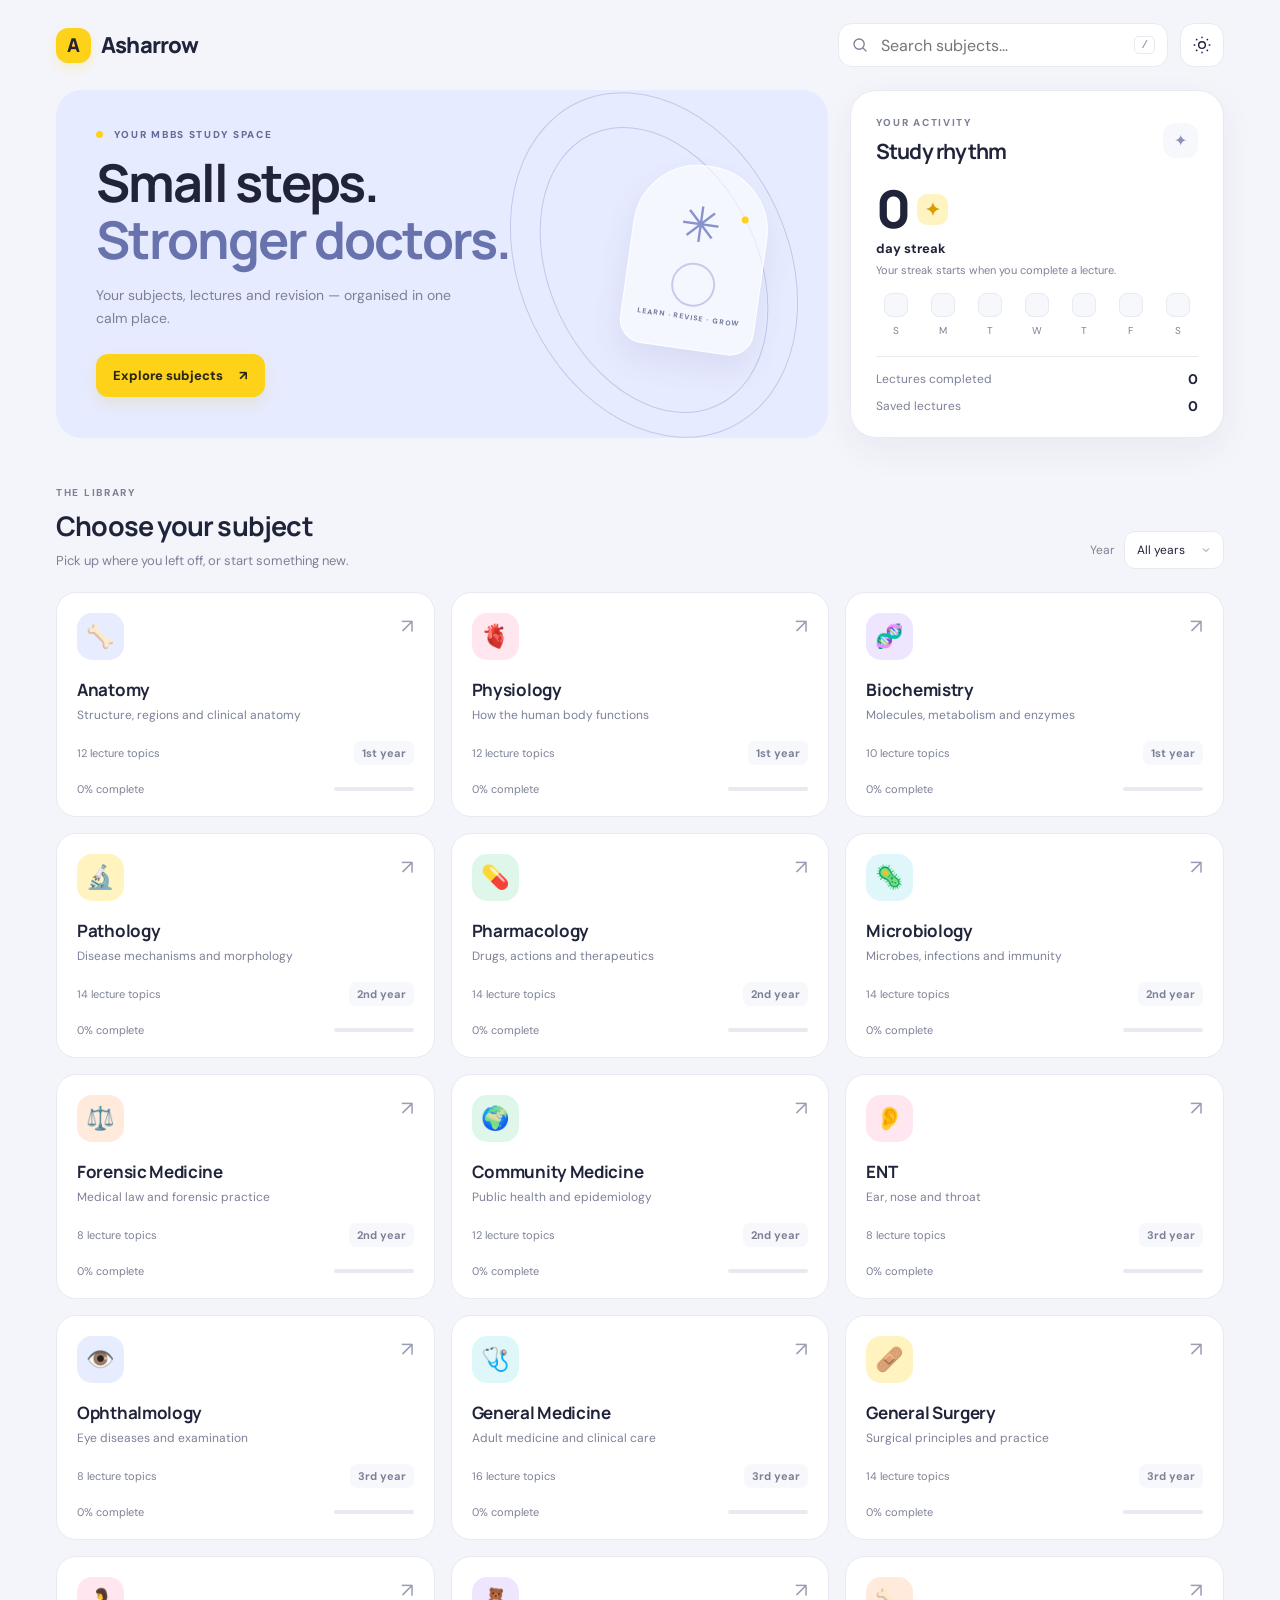
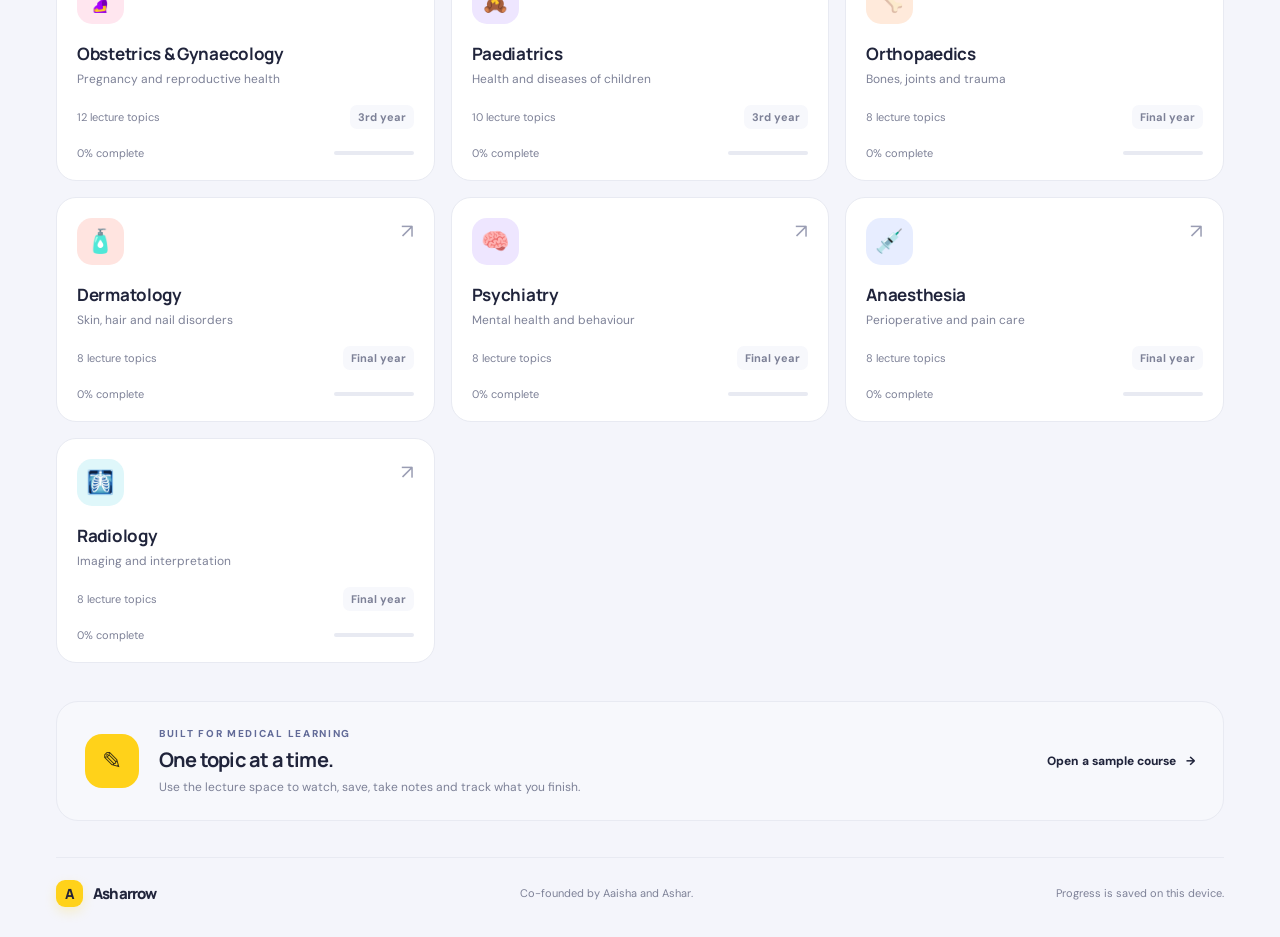
==== commit e8d780e4: "Update index.html" ====
--- a/index.html
+++ b/index.html
@@ -74,7 +74,7 @@
         <a href="lecture.html?subject=pathology" class="text-link">Open a sample course <span>→</span></a>
       </section>
     </main>
-    <footer class="footer"><a class="brand footer-brand" href="index.html"><span class="brand-mark">A</span><span>Asharrow</span></a><span>Made for the long road to becoming a doctor.</span><span class="footer-note">Progress is saved on this device.</span></footer>
+    <footer class="footer"><a class="brand footer-brand" href="index.html"><span class="brand-mark">A</span><span>Asharrow</span></a><span>Co-founded by Aaisha and Ashar.</span><span class="footer-note">Progress is saved on this device.</span></footer>
   </div>
 </body>
 </html>
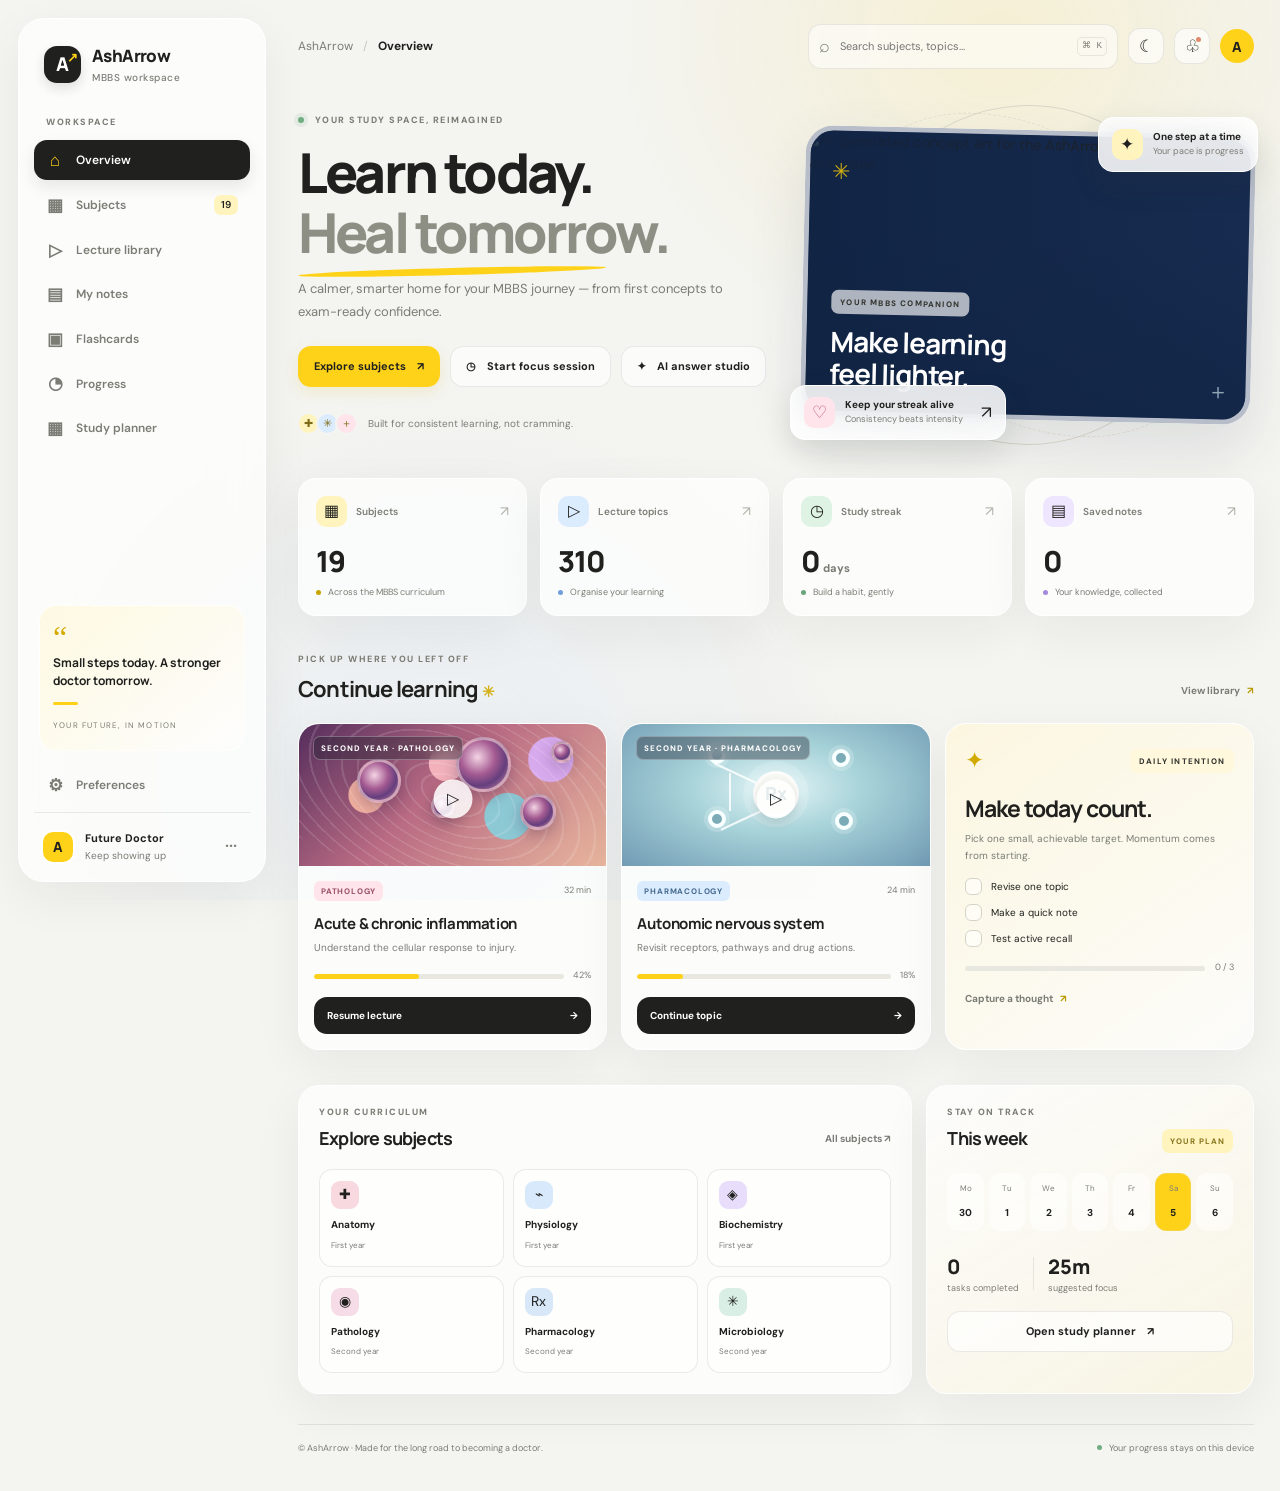
==== commit a1a4c590: "Add files via upload" ====
--- a/index.html
+++ b/index.html
@@ -1,80 +1,90 @@
-<!DOCTYPE html>
+<!doctype html>
 <html lang="en">
 <head>
-  <meta charset="UTF-8">
-  <meta name="viewport" content="width=device-width, initial-scale=1">
-  <meta name="theme-color" content="#f4f5fb">
-  <title>Asharrow — Your MBBS learning space</title>
+  <meta charset="utf-8" />
+  <meta name="viewport" content="width=device-width, initial-scale=1" />
+  <meta name="theme-color" content="#f4f4f0" />
+  <link rel="manifest" href="manifest.webmanifest" />
+  <meta name="description" content="AshArrow — a focused, beautiful learning workspace for MBBS students." />
+  <title>AshArrow — Your MBBS workspace</title>
   <link rel="preconnect" href="https://fonts.googleapis.com">
   <link rel="preconnect" href="https://fonts.gstatic.com" crossorigin>
   <link href="https://fonts.googleapis.com/css2?family=DM+Sans:wght@400;500;600;700&family=Manrope:wght@400;500;600;700;800&display=swap" rel="stylesheet">
-  <link rel="stylesheet" href="styles.css">
-  <script src="app.js" defer></script>
+  <link rel="stylesheet" href="styles.css" />
 </head>
 <body>
   <div class="app-shell">
-    <header class="topbar">
-      <a class="brand" href="index.html" aria-label="Asharrow home">
-        <span class="brand-mark">A</span><span>Asharrow</span>
-      </a>
-      <div class="topbar-actions">
-        <label class="searchbox" aria-label="Search subjects">
-          <svg viewBox="0 0 24 24" aria-hidden="true"><circle cx="10.8" cy="10.8" r="6.8"></circle><path d="m16 16 4.5 4.5"></path></svg>
-          <input id="subjectSearch" type="search" placeholder="Search subjects…" autocomplete="off">
-          <kbd>/</kbd>
-        </label>
-        <button class="icon-button theme-toggle" id="themeToggle" type="button" aria-label="Switch color theme" title="Switch light/dark mode">
-          <svg class="sun-icon" viewBox="0 0 24 24" aria-hidden="true"><circle cx="12" cy="12" r="4"></circle><path d="M12 2v2m0 16v2M4.93 4.93l1.42 1.42m11.3 11.3 1.42 1.42M2 12h2m16 0h2M4.93 19.07l1.42-1.42m11.3-11.3 1.42-1.42"></path></svg>
-          <svg class="moon-icon" viewBox="0 0 24 24" aria-hidden="true"><path d="M20.3 15.4A8.5 8.5 0 0 1 8.6 3.7 8.6 8.6 0 1 0 20.3 15.4Z"></path></svg>
-        </button>
+    <aside class="sidebar glass" id="sidebar">
+      <a class="brand" href="#home" aria-label="AshArrow home"><span class="brand-mark">A<span>↗</span></span><span>AshArrow<small>MBBS workspace</small></span></a>
+      <div class="sidebar-label">WORKSPACE</div>
+      <nav class="nav-list" aria-label="Main navigation">
+        <button class="nav-item active" data-view="home"><span class="nav-icon">⌂</span>Overview</button>
+        <button class="nav-item" data-view="subjects"><span class="nav-icon">▦</span>Subjects <span class="nav-count">19</span></button>
+        <button class="nav-item" data-view="lectures"><span class="nav-icon">▷</span>Lecture library</button>
+        <button class="nav-item" data-view="notes"><span class="nav-icon">▤</span>My notes</button>
+        <button class="nav-item" data-view="flashcards"><span class="nav-icon">▣</span>Flashcards</button>
+        <button class="nav-item" data-view="progress"><span class="nav-icon">◔</span>Progress</button>
+        <button class="nav-item" data-view="planner"><span class="nav-icon">▦</span>Study planner</button>
+      </nav>
+      <div class="sidebar-bottom">
+        <div class="sidebar-quote"><span class="quote-mark">“</span><p>Small steps today. A stronger doctor tomorrow.</p><span class="quote-line"></span><small>YOUR FUTURE, IN MOTION</small></div>
+        <button class="nav-item" data-action="settings"><span class="nav-icon">⚙</span>Preferences</button>
+        <div class="profile-mini"><div class="avatar">A</div><div><b>Future Doctor</b><small>Keep showing up</small></div><button class="more-btn" data-action="settings" aria-label="Open settings">···</button></div>
       </div>
-    </header>
+    </aside>
 
-    <main>
-      <section class="welcome-grid">
-        <div class="hero-card">
-          <div class="eyebrow"><span class="eyebrow-dot"></span> YOUR MBBS STUDY SPACE</div>
-          <h1>Small steps.<br><span>Stronger doctors.</span></h1>
-          <p class="hero-copy">Your subjects, lectures and revision — organised in one calm place.</p>
-          <a class="primary-button" href="#subjects">Explore subjects <span aria-hidden="true">↗</span></a>
-          <div class="hero-decoration" aria-hidden="true">
-            <div class="orbit orbit-one"></div><div class="orbit orbit-two"></div>
-            <div class="anatomy-card"><span class="anatomy-spark">✳</span><span class="anatomy-line"></span><span class="anatomy-dot"></span><span class="anatomy-label">LEARN · REVISE · GROW</span></div>
-          </div>
+    <main class="main-area">
+      <header class="topbar">
+        <button class="mobile-menu icon-button" id="menuToggle" aria-label="Toggle menu">☰</button>
+        <div class="breadcrumb"><span class="muted">AshArrow</span><span class="crumb-slash">/</span><strong id="crumbTitle">Overview</strong></div>
+        <div class="top-actions">
+          <label class="global-search"><span>⌕</span><input id="globalSearch" type="search" placeholder="Search subjects, topics…" aria-label="Search subjects and topics"><kbd>⌘ K</kbd></label>
+          <button class="icon-button" id="themeToggle" title="Toggle theme" aria-label="Toggle dark mode">☾</button>
+          <button class="icon-button notification-button" id="notificationBtn" title="Study reminders" aria-label="Study reminders">♧<i></i></button>
+          <button class="avatar avatar-top" data-action="settings" aria-label="Open profile">A</button>
         </div>
-        <aside class="daily-card">
-          <div class="card-heading">
-            <div><p class="eyebrow muted-eyebrow">YOUR ACTIVITY</p><h2>Study rhythm</h2></div>
-            <span class="mini-icon">✦</span>
-          </div>
-          <div class="streak-number"><span id="streakCount">0</span><span class="streak-flame">✦</span></div>
-          <p class="streak-caption">day streak</p>
-          <p class="small-muted" id="streakMessage">Your streak starts when you complete a lecture.</p>
-          <div class="week-row" id="weekRow" aria-label="Activity over the last seven days"></div>
-          <div class="activity-divider"></div>
-          <div class="activity-stat"><span>Lectures completed</span><strong id="completedCount">0</strong></div>
-          <div class="activity-stat"><span>Saved lectures</span><strong id="savedCount">0</strong></div>
-        </aside>
+      </header>
+
+      <section class="page-view active" id="view-home">
+        <div class="welcome-row reveal">
+          <div><div class="eyebrow"><span class="pulse-dot"></span> YOUR STUDY SPACE, REIMAGINED</div><h1>Learn today.<br><em>Heal tomorrow.</em></h1><p class="hero-copy">A calmer, smarter home for your MBBS journey — from first concepts to exam-ready confidence.</p><div class="hero-actions"><button class="btn btn-primary" data-view="subjects">Explore subjects <span>↗</span></button><button class="btn btn-secondary" data-action="focus"><span>◷</span> Start focus session</button><button class="btn btn-secondary" data-action="ai-answer"><span>✦</span> AI answer studio</button></div><div class="hero-proof"><div class="avatar-stack"><span>✚</span><span>✳</span><span>＋</span></div><span>Built for consistent learning, not cramming.</span></div></div>
+          <div class="hero-art-wrap"><div class="art-orbit orbit-one"></div><div class="art-orbit orbit-two"></div><div class="art-chip chip-top"><span class="chip-icon">✦</span><span><b>One step at a time</b><small>Your pace is progress</small></span></div><div class="hero-art"><img src="assets/ai-medical-dashboard.png" alt="AI-generated concept art for the AshArrow medical learning workspace"><div class="art-overlay"></div><div class="art-caption"><span class="tiny-pill">YOUR MBBS COMPANION</span><h3>Make learning<br>feel lighter.</h3></div></div><div class="art-chip chip-bottom"><span class="mini-heart">♡</span><span><b>Keep your streak alive</b><small>Consistency beats intensity</small></span><span class="chip-arrow">↗</span></div><span class="floating-plus plus-a">✳</span><span class="floating-plus plus-b">＋</span></div>
+        </div>
+
+        <div class="stats-grid reveal stagger">
+          <article class="stat-card glass"><div class="stat-top"><span class="stat-icon yellow">▦</span><span class="stat-label">Subjects</span><span class="stat-more">↗</span></div><div class="stat-value">19</div><div class="stat-foot"><span class="tiny-dot yellow-dot"></span>Across the MBBS curriculum</div></article>
+          <article class="stat-card glass"><div class="stat-top"><span class="stat-icon blue">▷</span><span class="stat-label">Lecture topics</span><span class="stat-more">↗</span></div><div class="stat-value" id="lectureStat">312</div><div class="stat-foot"><span class="tiny-dot blue-dot"></span>Organise your learning</div></article>
+          <article class="stat-card glass"><div class="stat-top"><span class="stat-icon green">◷</span><span class="stat-label">Study streak</span><span class="stat-more">↗</span></div><div class="stat-value"><span id="streakStat">0</span><small> days</small></div><div class="stat-foot"><span class="tiny-dot green-dot"></span>Build a habit, gently</div></article>
+          <article class="stat-card glass"><div class="stat-top"><span class="stat-icon violet">▤</span><span class="stat-label">Saved notes</span><span class="stat-more">↗</span></div><div class="stat-value" id="notesStat">0</div><div class="stat-foot"><span class="tiny-dot violet-dot"></span>Your knowledge, collected</div></article>
+        </div>
+
+        <div class="section-heading reveal"><div><div class="eyebrow">PICK UP WHERE YOU LEFT OFF</div><h2>Continue learning <span class="heading-spark">✳</span></h2></div><button class="text-link" data-view="lectures">View library <span>↗</span></button></div>
+        <div class="continue-grid reveal">
+          <article class="continue-card glass"><div class="continue-art pathology-art"><div class="art-label">SECOND YEAR · PATHOLOGY</div><div class="cell-illustration"><span></span><span></span><span></span><i></i><i></i></div><div class="continue-play">▷</div></div><div class="continue-body"><div class="continue-meta"><span class="subject-tag tag-pink">PATHOLOGY</span><span>32 min</span></div><h3>Acute & chronic inflammation</h3><p>Understand the cellular response to injury.</p><div class="progress-row"><div class="progress-track"><span style="width:42%"></span></div><span>42%</span></div><button class="btn btn-dark btn-full" data-action="open-lecture" data-title="Acute & chronic inflammation">Resume lecture <span>→</span></button></div></article>
+          <article class="continue-card glass"><div class="continue-art pharma-art"><div class="art-label">SECOND YEAR · PHARMACOLOGY</div><div class="molecule-scene"><span class="mol-node n1"></span><span class="mol-node n2"></span><span class="mol-node n3"></span><span class="mol-node n4"></span><span class="mol-bond b1"></span><span class="mol-bond b2"></span><span class="mol-bond b3"></span><span class="mol-core">Rx</span></div><div class="continue-play">▷</div></div><div class="continue-body"><div class="continue-meta"><span class="subject-tag tag-blue">PHARMACOLOGY</span><span>24 min</span></div><h3>Autonomic nervous system</h3><p>Revisit receptors, pathways and drug actions.</p><div class="progress-row"><div class="progress-track"><span style="width:18%"></span></div><span>18%</span></div><button class="btn btn-dark btn-full" data-action="open-lecture" data-title="Autonomic nervous system">Continue topic <span>→</span></button></div></article>
+          <article class="daily-card glass"><div class="daily-top"><span class="daily-icon">✦</span><span class="tiny-pill">DAILY INTENTION</span></div><h3>Make today count.</h3><p>Pick one small, achievable target. Momentum comes from starting.</p><div class="daily-checklist" id="dailyChecklist"><label><input type="checkbox" data-daily="revise"><span class="custom-check">✓</span> Revise one topic</label><label><input type="checkbox" data-daily="notes"><span class="custom-check">✓</span> Make a quick note</label><label><input type="checkbox" data-daily="recall"><span class="custom-check">✓</span> Test active recall</label></div><div class="daily-progress"><div class="progress-track"><span id="dailyProgressBar" style="width:0%"></span></div><span id="dailyProgressText">0 / 3</span></div><button class="text-link" data-action="new-note">Capture a thought <span>↗</span></button></article>
+        </div>
+
+        <div class="lower-grid reveal"><section class="panel glass"><div class="section-heading compact"><div><div class="eyebrow">YOUR CURRICULUM</div><h2>Explore subjects</h2></div><button class="text-link" data-view="subjects">All subjects ↗</button></div><div class="subject-mini-grid" id="homeSubjects"></div></section><section class="panel glass weekly-panel"><div class="section-heading compact"><div><div class="eyebrow">STAY ON TRACK</div><h2>This week</h2></div><span class="week-badge">YOUR PLAN</span></div><div class="week-days" id="weekDays"></div><div class="week-summary"><div><span class="summary-number" id="weekDone">0</span><span class="summary-label">tasks completed</span></div><div class="week-summary-line"></div><div><span class="summary-number">25m</span><span class="summary-label">suggested focus</span></div></div><button class="btn btn-secondary btn-full" data-view="planner">Open study planner <span>↗</span></button></section></div>
+        <footer class="footer"><span>© AshArrow · Made for the long road to becoming a doctor.</span><span><span class="footer-dot"></span> Your progress stays on this device</span></footer>
       </section>
 
-      <section class="section-block" id="subjects">
-        <div class="section-heading">
-          <div><p class="eyebrow muted-eyebrow">THE LIBRARY</p><h2>Choose your subject</h2><p class="section-subtitle">Pick up where you left off, or start something new.</p></div>
-          <label class="year-select-wrap"><span>Year</span><select id="yearFilter" aria-label="Filter subjects by MBBS year"><option value="all">All years</option><option value="1">1st year</option><option value="2">2nd year</option><option value="3">3rd year</option><option value="4">Final year</option></select></label>
-        </div>
-        <div class="subject-grid" id="subjectGrid">
-          <div class="loading-card">Loading subjects…</div>
-        </div>
-        <p class="empty-state" id="emptyState" hidden>No subjects match your search. Try another name or year.</p>
-      </section>
+      <section class="page-view" id="view-subjects"><div class="page-intro reveal"><div><div class="eyebrow">THE WHOLE CURRICULUM, ONE PLACE</div><h1>Explore <em>subjects.</em></h1><p>Find your next topic, organise your resources and build understanding at your own pace.</p></div><div class="intro-stamp"><span>✚</span><small>LEARN WITH<br>INTENTION</small></div></div><div class="filter-toolbar glass reveal"><div class="filter-pills" id="yearFilters"><button class="filter-pill active" data-year="All">All years</button><button class="filter-pill" data-year="First year">First year</button><button class="filter-pill" data-year="Second year">Second year</button><button class="filter-pill" data-year="Third year">Third year</button><button class="filter-pill" data-year="Final year">Final year</button></div><label class="inline-search">⌕ <input id="subjectSearch" type="search" placeholder="Find a subject…"></label></div><div class="subject-grid reveal stagger" id="subjectGrid"></div><div class="empty-state hidden" id="subjectEmpty"><span>⌕</span><h3>No subjects found</h3><p>Try another search or year filter.</p></div></section>
 
-      <section class="educator-banner">
-        <div class="educator-icon" aria-hidden="true">✎</div>
-        <div><p class="eyebrow">BUILT FOR MEDICAL LEARNING</p><h2>One topic at a time.</h2><p>Use the lecture space to watch, save, take notes and track what you finish.</p></div>
-        <a href="lecture.html?subject=pathology" class="text-link">Open a sample course <span>→</span></a>
-      </section>
+      <section class="page-view" id="view-lectures"><div class="page-intro reveal"><div><div class="eyebrow">YOUR PERSONAL LECTURE SHELF</div><h1>Lecture <em>library.</em></h1><p>Keep useful links together and return to your learning without losing your place.</p></div><button class="btn btn-primary" data-action="add-lecture">＋ Add lecture link</button></div><div class="library-toolbar glass reveal"><label class="inline-search">⌕ <input id="lectureSearch" type="search" placeholder="Search your lecture list…"></label><select id="lectureSubjectFilter" aria-label="Filter lectures by subject"><option value="All">All subjects</option></select><button class="btn btn-secondary" data-action="add-lecture">＋ Add link</button></div><div class="lecture-list" id="lectureList"></div><div class="library-note glass"><span>ⓘ</span><p><b>Bring your own links.</b> Paste a direct video URL or an embeddable player URL that you are authorised to use. Some providers block embedding; open those links in a new tab.</p></div></section>
+
+      <section class="page-view" id="view-notes"><div class="page-intro reveal"><div><div class="eyebrow">YOUR SECOND BRAIN</div><h1>Notes that <em>stick.</em></h1><p>Capture clinical pearls, revision points and questions while they are fresh.</p></div><button class="btn btn-primary" data-action="new-note">＋ New note</button></div><div class="notes-layout reveal"><aside class="notes-side glass"><div class="notes-side-top"><b>All notes</b><span class="count-pill" id="notesCountPill">0</span></div><label class="inline-search">⌕ <input id="noteSearch" type="search" placeholder="Search notes…"></label><div id="notesList" class="notes-list"></div><div class="notes-side-footer">Notes are saved locally on this device.</div></aside><div class="note-editor glass"><div class="editor-toolbar"><select id="noteSubject" aria-label="Note subject"><option>General</option></select><div class="editor-tools"><button title="Bold" data-format="bold"><b>B</b></button><button title="Italic" data-format="italic"><i>I</i></button><button title="Bullet list" data-format="insertUnorderedList">☷</button></div></div><input id="noteTitle" class="note-title-input" placeholder="Untitled note" maxlength="120"><textarea id="noteContent" placeholder="Start with the key idea…&#10;&#10;• What is the core concept?&#10;• What would you want to recall before an exam?" spellcheck="true"></textarea><div class="editor-bottom"><span id="noteSaveStatus">Ready when you are</span><div><button class="btn btn-secondary" id="newNoteBtn">Clear</button><button class="btn btn-primary" id="saveNoteBtn">Save note <span>✓</span></button></div></div></div></div></section>
+
+      <section class="page-view" id="view-flashcards"><div class="page-intro reveal"><div><div class="eyebrow">ACTIVE RECALL, WITHOUT THE FUSS</div><h1>Think. Recall. <em>Repeat.</em></h1><p>Turn key concepts into quick cards. Test yourself before looking at the answer.</p></div><button class="btn btn-primary" data-action="add-card">＋ Create card</button></div><div class="flash-layout reveal"><div class="flash-main"><div class="flash-deck-bar"><div><span class="tiny-pill">YOUR REVISION DECK</span><h2 id="deckTitle">Core MBBS recall</h2></div><div class="flash-counter"><b id="flashIndex">01</b><span>/</span><span id="flashTotal">05</span></div></div><button class="flashcard" id="flashcard" aria-label="Reveal flashcard answer"><span class="flash-card-top"><span id="flashCategory">PATHOLOGY</span><span>FLIP ↻</span></span><span class="flash-question" id="flashQuestion">What are the cardinal signs of acute inflammation?</span><span class="flash-hint" id="flashHint">Think it through, then tap to reveal</span><span class="flash-answer" id="flashAnswer"></span><span class="flash-card-bottom"><span>ASHARROW RECALL DECK</span><span>✳</span></span></button><div class="flash-controls"><button class="icon-button" id="flashPrev" aria-label="Previous flashcard">←</button><button class="btn btn-secondary" id="flashFlip">Reveal answer</button><button class="icon-button" id="flashNext" aria-label="Next flashcard">→</button></div><div class="flash-rating hidden" id="flashRating"><span>How well did you recall?</span><button data-rating="again">Again</button><button data-rating="hard">Hard</button><button data-rating="good">Got it ✓</button></div></div><aside class="flash-side glass"><div class="eyebrow">RECALL ROUTINE</div><h3>Short sessions. Stronger memory.</h3><p>Use retrieval practice, then revisit difficult cards more often.</p><div class="recall-metric"><span class="recall-icon">↻</span><div><b id="cardsReviewed">0</b><small>cards reviewed this session</small></div></div><div class="recall-metric"><span class="recall-icon">✓</span><div><b id="cardsKnown">0</b><small>marked as recalled</small></div></div><button class="btn btn-primary btn-full" data-action="add-card">Create your own card <span>＋</span></button><small class="muted">Cards and review counts stay on this device.</small></aside></div></section>
+
+      <section class="page-view" id="view-progress"><div class="page-intro reveal"><div><div class="eyebrow">NOTICE THE WORK YOU PUT IN</div><h1>Progress, not <em>perfection.</em></h1><p>Every lecture, note and revision session is a step forward.</p></div><button class="btn btn-secondary" data-action="export-data">Export my data ↗</button></div><div class="progress-overview reveal"><article class="progress-big glass"><div class="progress-big-head"><div><span class="eyebrow">YOUR LEARNING SNAPSHOT</span><h2>Keep the rhythm.</h2></div><span class="round-icon">◔</span></div><div class="progress-ring-wrap"><div class="progress-ring" id="progressRing"><div><b id="progressPercent">0%</b><small>completion</small></div></div><div class="progress-ring-copy"><b id="progressHeadline">A fresh start</b><p id="progressSubline">Choose one topic and begin. Progress builds from there.</p><button class="text-link" data-view="subjects">Choose a subject ↗</button></div></div></article><div class="progress-side-stats"><article class="glass progress-mini"><span class="stat-icon green">✓</span><div><b id="completedCount">0</b><small>Completed lectures</small></div></article><article class="glass progress-mini"><span class="stat-icon violet">▤</span><div><b id="progressNotes">0</b><small>Notes captured</small></div></article><article class="glass progress-mini"><span class="stat-icon yellow">✦</span><div><b id="progressStreak">0 days</b><small>Study streak</small></div></article></div></div><div class="section-heading reveal"><div><div class="eyebrow">BY SUBJECT</div><h2>Where you're growing</h2></div></div><div class="subject-progress-list glass reveal" id="subjectProgressList"></div><div class="section-heading reveal"><div><div class="eyebrow">YOUR ACTIVITY</div><h2>Study rhythm</h2></div></div><div class="activity-grid reveal"><div class="activity-chart glass"><div class="activity-chart-head"><div><b>Recent activity</b><small>Last 7 days</small></div><span class="chart-legend"><i></i> Study actions</span></div><div class="chart-bars" id="activityChart"></div></div><div class="activity-tip glass"><span class="tip-spark">✳</span><div class="eyebrow">A GENTLE REMINDER</div><h3>You don't need a perfect day.</h3><p>Ten focused minutes can be better than an hour of distracted studying. Show up, then build from there.</p></div></div></section>
+
+      <section class="page-view" id="view-planner"><div class="page-intro reveal"><div><div class="eyebrow">MAKE SPACE FOR WHAT MATTERS</div><h1>Your study <em>planner.</em></h1><p>Set a manageable intention and check it off as you go.</p></div><button class="btn btn-primary" data-action="add-task">＋ Add task</button></div><div class="planner-layout reveal"><section class="planner-calendar glass"><div class="calendar-head"><button class="icon-button" id="prevWeek" aria-label="Previous week">←</button><div><span class="eyebrow">YOUR WEEK</span><h2 id="calendarRange">This week</h2></div><button class="icon-button" id="nextWeek" aria-label="Next week">→</button></div><div class="calendar-days" id="calendarDays"></div><div class="calendar-selected"><div><span class="eyebrow" id="selectedDateLabel">TODAY'S PLAN</span><h3 id="selectedDateTitle">Make a little progress</h3></div><button class="text-link" data-action="add-task">＋ Add task</button></div><div class="task-list" id="taskList"></div><div class="empty-tasks hidden" id="emptyTasks"><span>✦</span><b>Nothing scheduled here.</b><small>Keep it light, or add a task when you're ready.</small></div></section><aside class="planner-focus glass"><div class="focus-illustration"><div class="focus-ring"></div><span>25</span><small>MINUTES</small></div><div class="eyebrow">FOCUS ROOM</div><h3>One thing at a time.</h3><p>Settle in for a short, distraction-free session. Your timer works right here in the browser.</p><div class="timer-display" id="timerDisplay">25:00</div><div class="timer-controls"><button class="btn btn-primary btn-full" id="timerStart">Start focus <span>▶</span></button><button class="btn btn-secondary btn-full" id="timerReset">Reset timer ↺</button></div><div class="focus-tip"><span>✳</span><p>Try 25 minutes of focus followed by a 5-minute break.</p></div></aside></div></section>
     </main>
-    <footer class="footer"><a class="brand footer-brand" href="index.html"><span class="brand-mark">A</span><span>Asharrow</span></a><span>Co-founded by Aaisha and Ashar.</span><span class="footer-note">Progress is saved on this device.</span></footer>
   </div>
+
+  <div class="toast-region" id="toastRegion" aria-live="polite"></div>
+  <div class="modal-backdrop" id="modalBackdrop" role="presentation"><section class="modal glass" role="dialog" aria-modal="true" aria-labelledby="modalTitle"><div class="modal-head"><div><div class="eyebrow" id="modalEyebrow">ASHARROW TOOL</div><h2 id="modalTitle">A little something</h2></div><button class="icon-button" id="modalClose" aria-label="Close dialog">×</button></div><div id="modalBody"></div></section></div>
+  <script src="data.js"></script><script src="app.js"></script>
 </body>
 </html>
--- a/styles.css
+++ b/styles.css
@@ -1,6 +1,4 @@
-/* Asharrow home — responsive light/dark design */
-:root{color-scheme:light;--bg:#f4f5fb;--surface:#fff;--surface-2:#f7f8fc;--ink:#20243b;--muted:#7d8197;--line:#e8eaf2;--accent:#ffd21a;--accent-ink:#292613;--blue:#e7ebff;--lav:#eeebff;--shadow:0 12px 35px rgba(45,51,91,.06);--radius:22px}
-:root[data-theme="dark"]{color-scheme:dark;--bg:#141622;--surface:#1e2130;--surface-2:#25293a;--ink:#f2f3fc;--muted:#a6abc1;--line:#34384c;--accent:#ffd21a;--accent-ink:#292613;--blue:#292f4b;--lav:#302b4b;--shadow:0 12px 35px rgba(0,0,0,.18)}
-*{box-sizing:border-box}html{scroll-behavior:smooth}body{margin:0;background:var(--bg);color:var(--ink);font-family:"DM Sans",sans-serif;transition:background .2s,color .2s}a{color:inherit;text-decoration:none}button,input,select{font:inherit}.app-shell{max-width:1240px;margin:auto;padding:0 36px}.topbar{height:90px;display:flex;align-items:center;justify-content:space-between;gap:24px}.brand{display:inline-flex;align-items:center;gap:10px;font-family:Manrope,sans-serif;font-size:22px;font-weight:800;letter-spacing:-.8px;white-space:nowrap}.brand-mark{width:35px;height:35px;display:grid;place-items:center;border-radius:12px;background:var(--accent);color:#242338;font-weight:800;font-size:19px;box-shadow:0 5px 12px #ffd21a35}.topbar-actions{display:flex;align-items:center;gap:12px}.searchbox{display:flex;align-items:center;gap:10px;width:min(330px,45vw);height:44px;padding:0 12px;background:var(--surface);border:1px solid var(--line);border-radius:14px;color:var(--muted)}.searchbox svg{width:18px;fill:none;stroke:currentColor;stroke-width:1.8;flex-shrink:0}.searchbox input{width:100%;border:0;outline:0;background:transparent;color:var(--ink);min-width:0}.searchbox kbd{font-size:11px;border:1px solid var(--line);border-radius:5px;padding:2px 6px}.icon-button{width:44px;height:44px;display:grid;place-items:center;border:1px solid var(--line);border-radius:14px;background:var(--surface);color:var(--ink);cursor:pointer}.icon-button svg{width:20px;fill:none;stroke:currentColor;stroke-width:1.7}.moon-icon{display:none}:root[data-theme="dark"] .sun-icon{display:none}:root[data-theme="dark"] .moon-icon{display:block}.welcome-grid{display:grid;grid-template-columns:minmax(0,1.65fr) minmax(260px,.8fr);gap:22px}.hero-card{position:relative;overflow:hidden;min-height:340px;padding:38px 40px;border-radius:26px;background:var(--blue);isolation:isolate}.eyebrow{margin:0 0 14px;font-size:10px;letter-spacing:1.7px;font-weight:800;color:#626b98}.eyebrow-dot{display:inline-block;width:7px;height:7px;border-radius:50%;background:var(--accent);margin-right:7px}.hero-card h1{position:relative;z-index:2;margin:0;font-family:Manrope,sans-serif;font-size:clamp(34px,4.3vw,52px);line-height:1.09;letter-spacing:-2px}.hero-card h1 span{color:#6873ad}.hero-copy{position:relative;z-index:2;max-width:365px;margin:16px 0 25px;color:var(--muted);line-height:1.6;font-size:14px}.primary-button{position:relative;z-index:2;display:inline-flex;align-items:center;gap:16px;background:var(--accent);color:var(--accent-ink);padding:13px 17px;border-radius:12px;font-size:13px;font-weight:800;box-shadow:0 7px 16px #d9b00025;transition:transform .18s}.primary-button:hover{transform:translateY(-2px)}.hero-decoration{position:absolute;right:5%;top:0;width:42%;height:100%;z-index:1;pointer-events:none}.orbit{position:absolute;border:1px solid #aab3e2a0;border-radius:50%;transform:rotate(-25deg)}.orbit-one{width:270px;height:360px;right:0;top:-5px}.orbit-two{width:210px;height:300px;right:30px;top:30px}.anatomy-card{position:absolute;right:25px;top:75px;width:135px;height:185px;background:#fff9;border:1px solid #fff;border-radius:65px 65px 24px 24px;box-shadow:0 15px 30px #48518a18;display:flex;align-items:center;flex-direction:column;justify-content:center;transform:rotate(8deg)}.anatomy-spark{font-size:49px;color:#8792ce}.anatomy-line{width:44px;height:44px;border:2px solid #c6cbed;border-radius:50%;margin:6px}.anatomy-dot{width:7px;height:7px;border-radius:50%;background:var(--accent);position:absolute;right:20px;top:44px}.anatomy-label{font-size:7px;letter-spacing:1px;color:#73799d;font-weight:800}.daily-card{padding:25px 25px 22px;border:1px solid var(--line);border-radius:26px;background:var(--surface);box-shadow:var(--shadow)}.card-heading{display:flex;justify-content:space-between;align-items:center}.muted-eyebrow{color:var(--muted);margin-bottom:8px}.card-heading h2,.section-heading h2,.educator-banner h2{font-family:Manrope,sans-serif;margin:0;letter-spacing:-.8px;font-size:21px}.mini-icon{width:35px;height:35px;display:grid;place-items:center;background:var(--surface-2);border-radius:12px;color:#8c91bb}.streak-number{margin-top:18px;display:flex;align-items:center;gap:8px;font-family:Manrope,sans-serif;font-size:52px;font-weight:800;letter-spacing:-2px;line-height:1}.streak-flame{display:grid;place-items:center;width:31px;height:31px;border-radius:10px;background:#fff3c2;color:#d69e00;font-size:18px;letter-spacing:0}.streak-caption{margin:5px 0 2px;font-size:13px;font-weight:700}.small-muted{font-size:11px;line-height:1.5;color:var(--muted);margin:5px 0 14px}.week-row{display:grid;grid-template-columns:repeat(7,1fr);gap:7px}.week-day{display:flex;flex-direction:column;align-items:center;gap:7px;font-size:10px;color:var(--muted)}.week-dot{width:24px;height:24px;border-radius:8px;background:var(--surface-2);border:1px solid var(--line);display:grid;place-items:center;font-size:10px}.week-dot.active{background:var(--accent);border-color:var(--accent);color:#30290e;font-weight:800}.activity-divider{height:1px;background:var(--line);margin:19px 0 13px}.activity-stat{display:flex;align-items:center;justify-content:space-between;margin-top:9px;color:var(--muted);font-size:12px}.activity-stat strong{color:var(--ink);font-size:14px}.section-block{padding:48px 0 38px}.section-heading{display:flex;justify-content:space-between;align-items:end;gap:20px;margin-bottom:23px}.section-heading h2{font-size:27px}.section-subtitle{font-size:13px;color:var(--muted);margin:8px 0 0}.year-select-wrap{display:flex;align-items:center;gap:9px;font-size:12px;color:var(--muted);white-space:nowrap}.year-select-wrap select{appearance:none;border:1px solid var(--line);border-radius:11px;padding:10px 32px 10px 12px;background:var(--surface) url("data:image/svg+xml,%3Csvg xmlns='http://www.w3.org/2000/svg' width='12' height='12' viewBox='0 0 24 24' fill='none' stroke='%238087a0' stroke-width='2'%3E%3Cpath d='m6 9 6 6 6-6'/%3E%3C/svg%3E") no-repeat right 11px center;color:var(--ink);outline:0}.subject-grid{display:grid;grid-template-columns:repeat(3,minmax(0,1fr));gap:16px}.subject-card{min-width:0;position:relative;display:flex;flex-direction:column;min-height:188px;padding:20px;border:1px solid var(--line);border-radius:20px;background:var(--surface);transition:transform .18s,border-color .18s,box-shadow .18s}.subject-card:hover{transform:translateY(-3px);border-color:#c5c9e5;box-shadow:var(--shadow)}.subject-top{display:flex;align-items:flex-start;justify-content:space-between;gap:12px}.subject-icon{width:47px;height:47px;border-radius:15px;display:grid;place-items:center;font-size:23px;flex-shrink:0}.subject-icon.blue{background:#e7edff}.subject-icon.yellow{background:#fff3bf}.subject-icon.pink{background:#ffe6ef}.subject-icon.green{background:#dff7eb}.subject-icon.purple{background:#eee6ff}.subject-icon.orange{background:#ffeadb}.subject-icon.cyan{background:#dff7fa}.subject-icon.rose{background:#ffe4e0}.subject-arrow{font-size:20px;color:#9a9db3}.subject-card h3{font-family:Manrope,sans-serif;font-size:17px;letter-spacing:-.3px;margin:18px 0 5px}.subject-card p{font-size:12px;color:var(--muted);margin:0;line-height:1.5}.subject-bottom{display:flex;align-items:center;justify-content:space-between;gap:8px;margin-top:auto;padding-top:17px;font-size:11px;color:var(--muted)}.year-pill{padding:5px 8px;border-radius:7px;background:var(--surface-2);font-weight:700}.progress-track{height:4px;border-radius:5px;background:var(--line);overflow:hidden;flex:1;max-width:80px}.progress-track span{display:block;height:100%;width:0;background:var(--accent);border-radius:5px}.loading-card{padding:20px;color:var(--muted)}.empty-state{padding:25px;text-align:center;color:var(--muted);font-size:13px}.educator-banner{display:flex;align-items:center;gap:20px;padding:25px 28px;margin:0 0 36px;border-radius:22px;background:var(--surface-2);border:1px solid var(--line)}.educator-icon{display:grid;place-items:center;flex-shrink:0;width:54px;height:54px;border-radius:17px;background:var(--accent);font-size:24px;color:#393015}.educator-banner .eyebrow{margin-bottom:6px}.educator-banner h2{font-size:20px}.educator-banner p:not(.eyebrow){font-size:12px;color:var(--muted);margin:6px 0 0}.text-link{margin-left:auto;white-space:nowrap;font-size:12px;font-weight:800}.text-link span{margin-left:7px}.footer{display:flex;align-items:center;justify-content:space-between;gap:18px;padding:22px 0 30px;border-top:1px solid var(--line);font-size:11px;color:var(--muted)}.footer-brand{font-size:15px;color:var(--ink)}.footer-brand .brand-mark{width:27px;height:27px;border-radius:9px;font-size:14px}.footer-note{text-align:right}
-@media(max-width:850px){.app-shell{padding:0 22px}.welcome-grid{grid-template-columns:1fr}.hero-card{min-height:310px}.daily-card{display:grid;grid-template-columns:1fr 1fr;column-gap:20px}.card-heading{grid-column:1/-1}.streak-number{margin-top:12px}.week-row{grid-column:2;grid-row:2/5;align-self:center}.activity-divider{grid-column:1/-1}.activity-stat{grid-column:1/-1}.subject-grid{grid-template-columns:repeat(2,minmax(0,1fr))}.hero-decoration{right:1%;opacity:.8}}
-@media(max-width:560px){.app-shell{padding:0 15px}.topbar{height:72px}.brand{font-size:19px}.brand-mark{width:32px;height:32px}.topbar-actions{gap:7px}.searchbox{width:42px;padding:0 11px;border-radius:13px}.searchbox input,.searchbox kbd{display:none}.searchbox:focus-within{position:absolute;left:15px;right:66px;z-index:5;width:auto;background:var(--surface);box-shadow:var(--shadow)}.searchbox:focus-within input{display:block}.searchbox:focus-within kbd{display:none}.icon-button{width:42px;height:42px}.hero-card{padding:28px 24px;min-height:325px}.hero-card h1{font-size:39px}.hero-copy{max-width:230px;font-size:13px}.hero-decoration{right:-30px;top:35px;opacity:.55;transform:scale(.75);transform-origin:right center}.daily-card{padding:20px;grid-template-columns:1fr}.card-heading,.week-row,.activity-divider,.activity-stat{grid-column:auto;grid-row:auto}.week-row{margin:15px 0 0}.section-block{padding:35px 0 28px}.section-heading{align-items:flex-start;flex-direction:column}.section-heading h2{font-size:24px}.subject-grid{grid-template-columns:1fr 1fr;gap:10px}.subject-card{padding:14px;min-height:180px;border-radius:17px}.subject-icon{width:40px;height:40px;border-radius:13px;font-size:20px}.subject-card h3{font-size:14px;margin-top:14px}.subject-card p{font-size:11px}.subject-bottom{font-size:10px;flex-wrap:wrap}.progress-track{max-width:42px}.educator-banner{padding:19px;gap:13px;align-items:flex-start;flex-wrap:wrap}.educator-icon{width:43px;height:43px}.educator-banner>div:nth-child(2){flex:1;min-width:170px}.educator-banner h2{font-size:17px}.text-link{margin:5px 0 0 56px}.footer{flex-wrap:wrap;justify-content:flex-start}.footer>span:nth-child(2){order:3;width:100%}.footer-note{margin-left:auto}}
+:root{--bg:#f4f4f0;--surface:rgba(255,255,255,.68);--surface-solid:#fff;--text:#20211e;--muted:#7b7d75;--line:rgba(32,33,30,.09);--yellow:#ffd21a;--yellow-soft:#fff4be;--blue:#dcecff;--green:#dff3e4;--violet:#eee5ff;--pink:#ffe4eb;--shadow:0 16px 50px rgba(40,42,32,.06);--radius:22px;--font:'DM Sans',sans-serif;--display:'Manrope',sans-serif;color-scheme:light}*{box-sizing:border-box}html{scroll-behavior:smooth;scroll-padding-top:90px}body{margin:0;background:var(--bg);color:var(--text);font-family:var(--font);font-size:14px;line-height:1.55;min-height:100vh;overflow-x:hidden;transition:background .35s,color .35s}body:before{content:"";position:fixed;inset:0;z-index:-2;pointer-events:none;background:radial-gradient(ellipse at 78% 4%,rgba(255,210,26,.13),transparent 27%),radial-gradient(ellipse at 35% 85%,rgba(199,222,255,.22),transparent 35%)}button,input,textarea,select{font:inherit}button{cursor:pointer;color:inherit}button:focus-visible,input:focus-visible,textarea:focus-visible,select:focus-visible{outline:3px solid rgba(255,210,26,.7);outline-offset:3px}button:disabled{opacity:.4;cursor:not-allowed}a{color:inherit;text-decoration:none}.app-shell{display:grid;grid-template-columns:248px minmax(0,1fr);gap:24px;max-width:1660px;margin:0 auto;padding:18px;min-height:100vh}.glass{background:var(--surface);border:1px solid rgba(255,255,255,.82);box-shadow:var(--shadow);backdrop-filter:blur(24px);-webkit-backdrop-filter:blur(24px)}.sidebar{height:calc(100vh - 36px);position:sticky;top:18px;border-radius:26px;padding:24px 15px 15px;display:flex;flex-direction:column;z-index:20;overflow:hidden}.brand{display:flex;align-items:center;gap:11px;padding:0 10px 30px;font-family:var(--display);font-size:17px;font-weight:800;letter-spacing:-.6px}.brand small{display:block;color:var(--muted);font-family:var(--font);font-size:10px;font-weight:500;letter-spacing:.5px;margin-top:1px}.brand-mark{width:37px;height:37px;border-radius:13px;background:var(--text);color:#fff;display:grid;place-items:center;position:relative;font-family:var(--display);font-size:19px;box-shadow:0 5px 12px #20211e22}.brand-mark span{position:absolute;font-size:13px;color:var(--yellow);right:4px;top:1px}.sidebar-label,.eyebrow{font-size:9px;font-weight:800;letter-spacing:1.5px;color:var(--muted)}.sidebar-label{padding:0 12px 10px}.nav-list{display:grid;gap:4px}.nav-item{border:0;background:transparent;text-align:left;display:flex;align-items:center;gap:12px;padding:11px 12px;border-radius:13px;color:var(--muted);font-size:12px;font-weight:600;transition:background .25s,color .25s,transform .25s;position:relative}.nav-item:hover{background:#ffffffa8;color:var(--text);transform:translateX(2px)}.nav-item.active{background:var(--text);color:#fff;box-shadow:0 7px 16px #20211e18}.nav-item.active .nav-icon{color:var(--yellow)}.nav-icon{width:18px;font-size:17px;line-height:1;text-align:center;color:var(--muted)}.nav-count{margin-left:auto;background:var(--yellow-soft);color:var(--text);padding:2px 7px;border-radius:7px;font-size:10px}.sidebar-bottom{margin-top:auto}.sidebar-quote{margin:18px 5px 14px;padding:15px 13px;background:linear-gradient(140deg,#fff7d4a6,#ffffff78);border:1px solid #ffffffb8;border-radius:17px;position:relative}.quote-mark{font-family:Georgia,serif;font-size:32px;color:#d4a900;line-height:1}.sidebar-quote p{font-family:var(--display);font-size:12px;font-weight:700;line-height:1.45;margin:0 0 13px}.quote-line{display:block;width:25px;height:3px;border-radius:9px;background:var(--yellow);margin-bottom:8px}.sidebar-quote small{font-size:8px;letter-spacing:1.2px;color:var(--muted)}.profile-mini{border-top:1px solid var(--line);padding:16px 7px 2px;display:flex;align-items:center;gap:10px;margin-top:7px}.avatar{width:34px;height:34px;flex:0 0 auto;border-radius:12px;background:var(--yellow);color:#20211e;font-weight:800;display:grid;place-items:center;border:2px solid #fff;font-family:var(--display)}.profile-mini b{display:block;font-size:11px}.profile-mini small{display:block;font-size:10px;color:var(--muted)}.more-btn{margin-left:auto;background:transparent;border:0;font-size:21px;color:var(--muted)}.main-area{min-width:0;padding:0 8px 12px}.topbar{height:57px;display:flex;align-items:center;justify-content:space-between;gap:15px;margin-bottom:22px}.breadcrumb{display:flex;align-items:center;gap:10px;font-size:12px}.muted{color:var(--muted)}.crumb-slash{color:#c6c7bf}.top-actions{display:flex;align-items:center;gap:10px}.global-search,.inline-search{display:flex;align-items:center;gap:8px;background:#ffffff8c;border:1px solid var(--line);border-radius:13px;padding:8px 10px;color:var(--muted)}.global-search{width:min(310px,30vw)}.global-search input,.inline-search input{min-width:0;width:100%;border:0;outline:0;background:transparent;color:var(--text);font-size:11px}.global-search>span,.inline-search{font-size:18px}.global-search kbd{font-size:9px;white-space:nowrap;border:1px solid var(--line);border-radius:5px;padding:2px 4px;color:var(--muted)}.icon-button{width:36px;height:36px;border-radius:12px;border:1px solid var(--line);background:#ffffff9c;display:grid;place-items:center;font-size:17px;transition:transform .25s,background .25s}.icon-button:hover{transform:translateY(-2px);background:var(--yellow-soft)}.notification-button{position:relative}.notification-button i{position:absolute;width:5px;height:5px;border-radius:50%;background:#e08b6d;right:8px;top:8px}.avatar-top{border:0;width:34px;height:34px;border-radius:50%;cursor:pointer}.mobile-menu{display:none}.page-view{display:none;animation:pageIn .45s ease both}.page-view.active{display:block}@keyframes pageIn{from{opacity:0;transform:translateY(9px)}to{opacity:1;transform:translateY(0)}}.welcome-row{display:grid;grid-template-columns:minmax(0,1fr) minmax(340px,.94fr);gap:24px;align-items:center;min-height:355px;margin:5px 0 26px}.welcome-row h1,.page-intro h1{font-family:var(--display);font-size:clamp(35px,4.3vw,57px);line-height:1.08;letter-spacing:-2.8px;margin:15px 0 15px;font-weight:800}.welcome-row h1 em,.page-intro h1 em{font-style:normal;color:#8e8f84;position:relative}.welcome-row h1 em:after{content:"";position:absolute;bottom:-5px;left:0;width:83%;height:7px;border-radius:50%;background:var(--yellow);z-index:-1;transform:rotate(-1.5deg)}.hero-copy{max-width:460px;color:var(--muted);font-size:13px;line-height:1.8;margin:0 0 22px}.hero-actions{display:flex;gap:10px;flex-wrap:wrap}.btn{border:1px solid transparent;border-radius:13px;padding:11px 15px;display:inline-flex;align-items:center;justify-content:center;gap:11px;font-size:11px;font-weight:700;transition:transform .22s,box-shadow .22s,background .22s;white-space:nowrap}.btn:hover{transform:translateY(-2px);box-shadow:0 8px 18px #20211e14}.btn-primary{background:var(--yellow);color:#20211e;box-shadow:0 5px 14px #d9b10025}.btn-primary:hover{background:#ffdc4a}.btn-secondary{background:#ffffffa8;border-color:var(--line)}.btn-dark{background:var(--text);color:#fff}.btn-dark:hover{background:#393a34}.btn-full{width:100%}.hero-proof{display:flex;align-items:center;gap:10px;margin-top:25px;color:var(--muted);font-size:10px}.avatar-stack{display:flex;padding-left:3px}.avatar-stack span{width:23px;height:23px;border-radius:50%;background:var(--yellow-soft);border:2px solid var(--bg);display:grid;place-items:center;margin-left:-4px;color:#7e6b18;font-size:11px}.avatar-stack span:nth-child(2){background:var(--blue)}.avatar-stack span:nth-child(3){background:var(--pink)}.hero-art-wrap{min-height:350px;position:relative;display:grid;place-items:center}.hero-art{width:min(100%,450px);height:290px;border-radius:28px;position:relative;overflow:hidden;transform:rotate(1.3deg);box-shadow:0 25px 55px #344a6320;border:5px solid #ffffffb0;animation:float 7s ease-in-out infinite;background:#172b50}.hero-art img{width:100%;height:100%;object-fit:cover;object-position:50% 24%;filter:saturate(.83);transform:scale(1.04)}.art-overlay{position:absolute;inset:0;background:linear-gradient(90deg,#102342d9 0%,#10234270 47%,transparent 100%),linear-gradient(0deg,#10234288,transparent 65%)}.art-caption{position:absolute;left:24px;bottom:22px;color:white}.art-caption h3{font-family:var(--display);font-size:28px;letter-spacing:-1.2px;line-height:1.12;margin:12px 0 0}.tiny-pill{font-size:8px;letter-spacing:1.2px;font-weight:800;padding:6px 9px;border-radius:7px;background:#ffffffa8;color:#34352f;display:inline-flex;align-items:center;gap:6px}.chip-top,.chip-bottom{position:absolute;z-index:2;display:flex;align-items:center;gap:10px;background:#ffffffdf;border:1px solid #fff;border-radius:15px;padding:11px 13px;box-shadow:0 12px 30px #30352b20;backdrop-filter:blur(14px);animation:float 6s ease-in-out infinite}.chip-top{top:17px;right:-4px}.chip-bottom{bottom:10px;left:-12px;animation-delay:-2s}.chip-icon,.mini-heart{width:31px;height:31px;border-radius:10px;background:var(--yellow-soft);display:grid;place-items:center;font-size:17px}.mini-heart{background:var(--pink);color:#bd5473}.art-chip b{font-size:10px;display:block}.art-chip small{font-size:9px;color:var(--muted);display:block}.chip-arrow{font-size:17px;margin-left:8px}.art-orbit{position:absolute;border:1px solid #d9d7c9;border-radius:50%;width:340px;height:340px;transform:rotate(-24deg)}.orbit-two{width:400px;height:280px;transform:rotate(35deg);border-style:dashed;opacity:.7}.floating-plus{position:absolute;color:#d1ad13;font-size:22px;animation:spin 12s linear infinite}.plus-a{top:55px;left:30px}.plus-b{bottom:40px;right:25px;color:#8da6b5;animation-direction:reverse}.pulse-dot,.footer-dot{display:inline-block;width:6px;height:6px;border-radius:50%;background:#70ad80;box-shadow:0 0 0 4px #70ad801e;margin-right:7px}.stats-grid{display:grid;grid-template-columns:repeat(4,minmax(0,1fr));gap:13px;margin-bottom:37px}.stat-card{padding:17px 17px 15px;border-radius:18px;min-width:0;transition:transform .3s,border .3s}.stat-card:hover{transform:translateY(-4px);border-color:#e5d486}.stat-top{display:flex;align-items:center;gap:9px}.stat-icon{width:31px;height:31px;border-radius:10px;display:grid;place-items:center;font-size:16px;flex:0 0 auto}.yellow{background:var(--yellow-soft)}.blue{background:var(--blue)}.green{background:var(--green)}.violet{background:var(--violet)}.stat-label{font-size:10px;color:var(--muted);font-weight:600}.stat-more{margin-left:auto;color:#b0b1a8}.stat-value{font-family:var(--display);font-size:29px;font-weight:800;letter-spacing:-1px;margin:12px 0 2px}.stat-value small{font-family:var(--font);font-size:11px;color:var(--muted);letter-spacing:0}.stat-foot{display:flex;align-items:center;gap:7px;font-size:9px;color:var(--muted)}.tiny-dot{width:5px;height:5px;border-radius:50%;display:inline-block}.yellow-dot{background:#c7a500}.blue-dot{background:#719fdb}.green-dot{background:#69a67a}.violet-dot{background:#a48ad8}.section-heading{display:flex;align-items:flex-end;justify-content:space-between;gap:15px;margin:0 0 17px}.section-heading h2{font-family:var(--display);font-size:22px;letter-spacing:-.8px;margin:5px 0 0}.heading-spark{font-size:15px;color:#d5b21c}.text-link{border:0;background:transparent;color:var(--muted);font-size:10px;font-weight:700;padding:7px 0;white-space:nowrap}.text-link:hover{color:var(--text)}.text-link span{color:#b99a00;margin-left:5px}.continue-grid{display:grid;grid-template-columns:repeat(3,minmax(0,1fr));gap:14px;margin-bottom:35px}.continue-card,.daily-card{border-radius:21px;overflow:hidden;min-width:0;transition:transform .3s}.continue-card:hover{transform:translateY(-4px)}.continue-art{height:142px;position:relative;overflow:hidden;isolation:isolate}.pathology-art{background:radial-gradient(circle at 22% 50%,#f1b1a0 0 7%,transparent 7.5%),radial-gradient(circle at 48% 28%,#f2b1bb 0 9%,transparent 9.5%),radial-gradient(circle at 68% 65%,#8dc9d5 0 10%,transparent 10.5%),radial-gradient(circle at 82% 25%,#d7a9ed 0 8%,transparent 8.5%),linear-gradient(135deg,#542d5c,#b96b83 45%,#e8b69d)}.pathology-art:before{content:"";position:absolute;inset:-30px;background:repeating-radial-gradient(ellipse at center,transparent 0 14px,#ffffff20 15px 17px);transform:rotate(24deg)}.cell-illustration span,.cell-illustration i{position:absolute;width:44px;height:44px;border:3px solid #ffe0da8c;border-radius:50%;background:radial-gradient(circle at 38% 35%,#f4d4e4,#a45a91 40%,#643e7d 65%,#d98eaa);box-shadow:0 5px 16px #2b123e4a}.cell-illustration span:nth-child(1){top:35px;left:19%}.cell-illustration span:nth-child(2){top:13px;left:51%;width:55px;height:55px}.cell-illustration span:nth-child(3){top:70px;left:72%;width:36px;height:36px}.cell-illustration i:nth-of-type(1){top:70px;left:43%;width:24px;height:24px}.cell-illustration i:nth-of-type(2){top:17px;left:82%;width:22px;height:22px}.art-label{position:absolute;z-index:2;left:14px;top:12px;font-size:8px;font-weight:800;letter-spacing:1px;color:#fff;background:#1f1d2c61;border:1px solid #ffffff48;border-radius:7px;padding:5px 7px;backdrop-filter:blur(8px)}.continue-play{position:absolute;z-index:3;left:50%;top:53%;transform:translate(-50%,-50%);width:39px;height:39px;border-radius:50%;display:grid;place-items:center;background:#ffffffd9;color:#20211e;box-shadow:0 4px 12px #0002;font-size:16px;transition:transform .2s}.continue-card:hover .continue-play{transform:translate(-50%,-50%) scale(1.12)}.pharma-art{background:radial-gradient(ellipse at 50% 45%,#e4f5f7,#a7d3d9 40%,#719bb4 100%)}.molecule-scene{position:absolute;inset:0}.mol-core{position:absolute;top:47px;left:calc(50% - 23px);width:46px;height:46px;border-radius:50%;display:grid;place-items:center;background:#f8f9f4;border:3px solid #ffffffa8;box-shadow:0 0 0 10px #ffffff29;font-family:var(--display);font-size:18px;font-weight:800;color:#477887}.mol-node{position:absolute;width:18px;height:18px;border:4px solid #f8ffff;background:#7cabb8;border-radius:50%;box-shadow:0 0 0 4px #ffffff30}.n1{top:22px;left:28%}.n2{top:86px;left:28%}.n3{top:25px;right:26%}.n4{top:88px;right:25%}.mol-bond{position:absolute;height:2px;background:#ffffffd1;width:65px;top:52px;left:29%;transform:rotate(25deg)}.b2{top:91px;left:31%;transform:rotate(-25deg)}.b3{top:67px;right:26%;transform:rotate(90deg);width:38px}.continue-body{padding:15px}.continue-meta{display:flex;align-items:center;justify-content:space-between;color:var(--muted);font-size:9px}.subject-tag{font-size:8px;font-weight:800;letter-spacing:.8px;padding:4px 7px;border-radius:6px}.tag-pink{background:var(--pink);color:#9a5368}.tag-blue{background:var(--blue);color:#486d91}.continue-body h3{font-family:var(--display);font-size:15px;letter-spacing:-.4px;margin:11px 0 4px}.continue-body p{color:var(--muted);font-size:10px;margin:0 0 14px}.progress-row{display:flex;align-items:center;gap:9px;color:var(--muted);font-size:9px;margin-bottom:14px}.progress-track{height:5px;border-radius:99px;background:#e8e8e1;overflow:hidden;flex:1}.progress-track span{height:100%;display:block;border-radius:99px;background:var(--yellow);transition:width .8s cubic-bezier(.2,.8,.2,1)}.btn-dark{font-size:10px;padding:10px 12px}.btn-dark span{margin-left:auto}.daily-card{padding:19px;background:linear-gradient(145deg,#fff7d9b5,#ffffffaa);border:1px solid #fff;box-shadow:var(--shadow)}.daily-top{display:flex;align-items:center;justify-content:space-between}.daily-icon{font-size:23px;color:#d2a900}.daily-card .tiny-pill{background:#fff8dd}.daily-card h3{font-family:var(--display);font-size:23px;letter-spacing:-.9px;line-height:1.2;margin:16px 0 8px}.daily-card>p{color:var(--muted);font-size:10px;line-height:1.7;margin:0 0 14px}.daily-checklist{display:grid;gap:9px;margin:14px 0}.daily-checklist label{display:flex;align-items:center;gap:9px;font-size:10px;cursor:pointer}.daily-checklist input{position:absolute;opacity:0}.custom-check{width:17px;height:17px;border-radius:6px;border:1px solid #d3d3c7;background:#ffffff8c;display:grid;place-items:center;color:transparent;font-size:10px;transition:all .2s}.daily-checklist input:checked+.custom-check{background:var(--yellow);border-color:var(--yellow);color:#20211e}.daily-checklist input:checked~span:last-child{text-decoration:line-through;color:var(--muted)}.daily-progress{display:flex;align-items:center;gap:10px;font-size:9px;color:var(--muted);margin:14px 0 9px}.lower-grid{display:grid;grid-template-columns:minmax(0,1.5fr) minmax(260px,.8fr);gap:14px;margin-bottom:30px}.panel{border-radius:21px;padding:20px;min-width:0}.compact{margin-bottom:16px}.compact h2{font-size:18px}.subject-mini-grid{display:grid;grid-template-columns:repeat(3,minmax(0,1fr));gap:9px}.subject-mini{border:1px solid var(--line);background:#ffffff82;border-radius:13px;padding:11px;text-align:left;min-width:0;transition:transform .22s,border .22s}.subject-mini:hover{transform:translateY(-3px);border-color:#e0c94d}.subject-mini .mini-sub-icon{width:28px;height:28px;display:grid;place-items:center;border-radius:9px;margin-bottom:8px;font-size:14px}.subject-mini b{font-size:10px;display:block;white-space:nowrap;overflow:hidden;text-overflow:ellipsis}.subject-mini small{font-size:8px;color:var(--muted)}.weekly-panel{background:linear-gradient(150deg,#ffffffba,#f9f4ddad)}.week-badge{font-size:8px;letter-spacing:1px;font-weight:800;color:#8a7720;background:#fff4be;padding:6px 8px;border-radius:7px}.week-days{display:grid;grid-template-columns:repeat(7,1fr);gap:5px;margin:20px 0}.week-day{border:1px solid transparent;border-radius:11px;background:#ffffff85;padding:8px 0;text-align:center;transition:all .2s}.week-day span{display:block;font-size:8px;color:var(--muted);margin-bottom:6px}.week-day b{font-size:10px}.week-day.today{background:var(--yellow);border-color:#f4d444}.week-day.selected{box-shadow:inset 0 0 0 1px #c2a500}.week-summary{display:flex;align-items:center;gap:14px;margin:15px 0}.week-summary>div:not(.week-summary-line){display:grid}.summary-number{font-family:var(--display);font-size:20px;font-weight:800}.summary-label{font-size:9px;color:var(--muted)}.week-summary-line{width:1px;height:33px;background:var(--line)}.footer{border-top:1px solid var(--line);padding:17px 0 5px;display:flex;align-items:center;justify-content:space-between;gap:12px;font-size:9px;color:var(--muted)}.footer-dot{width:5px;height:5px;box-shadow:none;margin:0 5px 1px 0}.page-intro{display:flex;align-items:center;justify-content:space-between;gap:20px;padding:18px 0 28px}.page-intro h1{font-size:clamp(33px,4vw,46px);margin:10px 0}.page-intro p{font-size:12px;color:var(--muted);max-width:570px;margin:0;line-height:1.8}.intro-stamp{width:95px;height:95px;border-radius:50%;background:var(--yellow-soft);border:1px solid #fff;display:grid;place-items:center;align-content:center;transform:rotate(8deg);flex:0 0 auto}.intro-stamp span{font-size:25px}.intro-stamp small{text-align:center;font-size:8px;font-weight:800;letter-spacing:1px;line-height:1.4}.filter-toolbar,.library-toolbar{display:flex;align-items:center;justify-content:space-between;gap:12px;padding:12px;border-radius:17px;margin-bottom:19px;flex-wrap:wrap}.filter-pills{display:flex;gap:5px;flex-wrap:wrap}.filter-pill{border:0;border-radius:10px;padding:9px 12px;background:transparent;color:var(--muted);font-size:10px;font-weight:700;transition:all .2s}.filter-pill:hover{background:#fff}.filter-pill.active{background:var(--text);color:#fff}.inline-search{font-size:16px;min-width:170px;padding:8px 11px}.subject-grid{display:grid;grid-template-columns:repeat(3,minmax(0,1fr));gap:14px}.subject-card{border-radius:20px;padding:18px;position:relative;overflow:hidden;min-width:0;transition:transform .28s,border-color .28s;animation:cardIn .55s both}.subject-card:hover{transform:translateY(-5px);border-color:#e4ce60}.subject-card:after{content:"";position:absolute;right:-30px;top:-40px;width:120px;height:120px;border-radius:50%;background:var(--accent);opacity:.45;filter:blur(1px);transition:transform .4s}.subject-card:hover:after{transform:scale(1.25)}.subject-card-head{display:flex;align-items:center;justify-content:space-between;position:relative;z-index:1}.subject-card-icon{width:43px;height:43px;border-radius:14px;background:var(--accent);display:grid;place-items:center;font-size:20px}.subject-card-year{font-size:8px;font-weight:800;letter-spacing:.8px;color:var(--muted);background:#ffffff96;padding:6px 8px;border-radius:7px}.subject-card h3{font-family:var(--display);font-size:16px;letter-spacing:-.5px;margin:17px 0 5px;position:relative;z-index:1}.subject-card p{font-size:10px;color:var(--muted);margin:0;min-height:31px;position:relative;z-index:1}.subject-card-bottom{display:flex;align-items:center;gap:9px;margin-top:17px;position:relative;z-index:1}.subject-card-bottom .progress-track{height:4px}.subject-card-bottom small{font-size:9px;color:var(--muted);white-space:nowrap}.subject-open{width:30px;height:30px;border:1px solid var(--line);border-radius:10px;background:#ffffffa0;display:grid;place-items:center;margin-left:auto;transition:background .2s}.subject-open:hover{background:var(--yellow)}.subject-card-actions{display:flex;gap:6px;position:relative;z-index:1;margin-top:12px}.small-action{border:1px solid var(--line);background:#ffffff9c;border-radius:8px;padding:6px 8px;font-size:9px;color:var(--muted)}.small-action:hover{background:var(--yellow-soft);color:var(--text)}.empty-state,.empty-tasks{padding:45px 20px;text-align:center;color:var(--muted)}.empty-state>span,.empty-tasks>span{font-size:25px}.empty-state h3{color:var(--text);margin:7px}.empty-state p{font-size:11px}.hidden{display:none!important}.lecture-list{display:grid;gap:10px}.lecture-row{display:grid;grid-template-columns:52px minmax(0,1fr) auto;align-items:center;gap:14px;padding:14px 17px;border-radius:17px;border:1px solid #ffffffc4;background:#ffffff8c;box-shadow:0 8px 25px #34352b06;transition:transform .25s,border .25s}.lecture-row:hover{transform:translateX(3px);border-color:#e0ce6d}.lecture-thumb{width:52px;height:52px;border-radius:15px;display:grid;place-items:center;font-size:21px;background:var(--blue)}.lecture-row:nth-child(3n+2) .lecture-thumb{background:var(--pink)}.lecture-row:nth-child(3n) .lecture-thumb{background:var(--green)}.lecture-row h3{font-family:var(--display);font-size:13px;margin:0 0 3px}.lecture-row p{font-size:10px;color:var(--muted);margin:0}.lecture-row-meta{display:flex;gap:8px;align-items:center;flex-wrap:wrap;margin-top:6px}.lecture-row-meta span{font-size:8px;color:var(--muted);background:#f0f0e9;padding:3px 6px;border-radius:5px}.lecture-row-actions{display:flex;gap:6px}.library-note{display:flex;align-items:flex-start;gap:11px;padding:13px 15px;border-radius:14px;margin-top:16px;font-size:10px;color:var(--muted)}.library-note>span{font-size:16px;color:#bba01b}.library-note p{margin:0;line-height:1.7}.library-note b{color:var(--text)}.notes-layout{display:grid;grid-template-columns:260px minmax(0,1fr);gap:14px;min-height:480px}.notes-side,.note-editor{border-radius:20px;min-width:0}.notes-side{padding:15px;display:flex;flex-direction:column}.notes-side-top{display:flex;justify-content:space-between;align-items:center;margin-bottom:12px;font-size:11px}.count-pill{background:var(--yellow-soft);border-radius:7px;padding:3px 7px;font-size:9px}.notes-side .inline-search{margin-bottom:12px}.notes-list{display:grid;gap:6px;overflow:auto;max-height:420px}.note-list-item{border:1px solid transparent;border-radius:11px;padding:10px;text-align:left;background:transparent;min-width:0}.note-list-item:hover{background:#ffffffa8}.note-list-item.active{background:#fff;border-color:var(--line)}.note-list-item b{font-size:10px;display:block;white-space:nowrap;overflow:hidden;text-overflow:ellipsis}.note-list-item small{font-size:9px;color:var(--muted);display:block;margin-top:3px}.note-list-item p{font-size:9px;color:var(--muted);margin:5px 0 0;white-space:nowrap;overflow:hidden;text-overflow:ellipsis}.notes-side-footer{margin-top:auto;border-top:1px solid var(--line);padding-top:12px;color:var(--muted);font-size:9px}.note-editor{padding:20px;display:flex;flex-direction:column;min-height:480px}.editor-toolbar{display:flex;justify-content:space-between;align-items:center;border-bottom:1px solid var(--line);padding-bottom:12px}.editor-toolbar select,.library-toolbar select{border:1px solid var(--line);border-radius:9px;background:#ffffffa6;padding:8px 10px;color:var(--text);font-size:10px}.editor-tools{display:flex;gap:5px}.editor-tools button{width:28px;height:28px;border:1px solid var(--line);background:#ffffffb5;border-radius:7px}.note-title-input{font-family:var(--display);font-size:22px;font-weight:800;letter-spacing:-.8px;border:0;outline:0;background:transparent;color:var(--text);margin:20px 0 8px}.note-content,.note-editor textarea{resize:vertical;flex:1;min-height:250px;border:0;outline:0;background:transparent;color:var(--text);font-size:12px;line-height:1.9}.editor-bottom{border-top:1px solid var(--line);padding-top:12px;display:flex;justify-content:space-between;align-items:center;gap:10px;font-size:9px;color:var(--muted)}.editor-bottom>div{display:flex;gap:7px}.editor-bottom .btn{padding:9px 12px}.flash-layout{display:grid;grid-template-columns:minmax(0,1.6fr) minmax(240px,.7fr);gap:18px}.flash-main{min-width:0}.flash-deck-bar{display:flex;justify-content:space-between;align-items:center;margin-bottom:14px}.flash-deck-bar h2{font-family:var(--display);font-size:18px;letter-spacing:-.6px;margin:5px 0}.flash-counter{display:flex;align-items:baseline;gap:5px;color:var(--muted);font-size:11px}.flash-counter b{font-family:var(--display);font-size:23px;color:var(--text)}.flashcard{width:100%;min-height:330px;border:1px solid #ffffffd9;border-radius:25px;background:radial-gradient(ellipse at 12% 15%,#fff9dc,transparent 40%),radial-gradient(ellipse at 88% 80%,#e4eefa,transparent 40%),#ffffffad;box-shadow:var(--shadow);padding:22px;display:flex;flex-direction:column;align-items:center;justify-content:center;position:relative;overflow:hidden;transition:transform .35s;transform-style:preserve-3d}.flashcard:before,.flashcard:after{content:"";position:absolute;border:1px solid #d7d3b65c;border-radius:50%;width:250px;height:250px;right:-100px;top:-120px;pointer-events:none}.flashcard:after{width:190px;height:190px;left:-95px;right:auto;top:auto;bottom:-100px}.flashcard.flipped{animation:flipPulse .45s ease}.flash-card-top,.flash-card-bottom{position:absolute;left:22px;right:22px;display:flex;justify-content:space-between;color:var(--muted);font-size:8px;letter-spacing:1.1px;font-weight:800}.flash-card-top{top:21px}.flash-card-bottom{bottom:19px}.flash-question{max-width:510px;font-family:var(--display);font-size:clamp(21px,3vw,31px);line-height:1.35;letter-spacing:-1px;font-weight:800;text-align:center;z-index:1}.flash-hint{font-size:10px;color:var(--muted);margin-top:17px;z-index:1}.flash-answer{display:none;max-width:520px;font-size:14px;line-height:1.8;text-align:center;margin-top:15px;z-index:1}.flashcard.revealed .flash-answer{display:block;animation:fadeUp .3s both}.flashcard.revealed .flash-hint{display:none}.flash-controls{display:flex;justify-content:center;align-items:center;gap:12px;margin:14px 0}.flash-controls .btn{min-width:145px}.flash-rating{display:flex;align-items:center;justify-content:center;gap:8px;flex-wrap:wrap;font-size:10px;color:var(--muted)}.flash-rating button{border:1px solid var(--line);border-radius:9px;padding:7px 10px;background:#fff;font-size:9px}.flash-rating button:last-child{background:var(--green)}.flash-side{border-radius:21px;padding:22px;align-self:start}.flash-side h3{font-family:var(--display);font-size:21px;line-height:1.25;letter-spacing:-.8px;margin:12px 0 9px}.flash-side>p{font-size:11px;color:var(--muted);line-height:1.8}.recall-metric{display:flex;align-items:center;gap:12px;border-top:1px solid var(--line);padding:14px 0}.recall-icon{width:34px;height:34px;border-radius:11px;background:var(--yellow-soft);display:grid;place-items:center;font-size:16px}.recall-metric b{display:block;font-family:var(--display);font-size:18px}.recall-metric small{display:block;color:var(--muted);font-size:9px}.flash-side .btn{margin:10px 0 13px}.flash-side>.muted{font-size:9px;display:block;line-height:1.6}.progress-overview{display:grid;grid-template-columns:minmax(0,1.5fr) minmax(230px,.7fr);gap:14px;margin-bottom:30px}.progress-big{border-radius:22px;padding:23px}.progress-big-head{display:flex;justify-content:space-between;align-items:center}.progress-big h2{font-family:var(--display);font-size:22px;margin:5px 0}.round-icon{width:38px;height:38px;border-radius:13px;background:var(--yellow-soft);display:grid;place-items:center;font-size:21px}.progress-ring-wrap{display:flex;align-items:center;gap:25px;margin-top:25px}.progress-ring{width:148px;height:148px;border-radius:50%;background:conic-gradient(var(--yellow) 0deg,#e9e8df 0deg);display:grid;place-items:center;position:relative;flex:0 0 auto;transition:background .6s}.progress-ring:before{content:"";position:absolute;inset:11px;background:var(--bg);border-radius:50%;border:1px solid #fff}.progress-ring>div{position:relative;display:grid;justify-items:center}.progress-ring b{font-family:var(--display);font-size:29px;letter-spacing:-1px}.progress-ring small{font-size:9px;color:var(--muted)}.progress-ring-copy b{font-family:var(--display);font-size:16px}.progress-ring-copy p{font-size:10px;color:var(--muted);max-width:240px;line-height:1.8}.progress-side-stats{display:grid;gap:10px}.progress-mini{border-radius:17px;padding:15px;display:flex;align-items:center;gap:12px}.progress-mini b{display:block;font-family:var(--display);font-size:22px}.progress-mini small{display:block;font-size:9px;color:var(--muted)}.subject-progress-list{border-radius:19px;padding:6px 18px;margin-bottom:28px}.subject-progress-row{display:grid;grid-template-columns:minmax(120px,1fr) minmax(80px,2fr) 38px;gap:15px;align-items:center;padding:14px 0;border-bottom:1px solid var(--line)}.subject-progress-row:last-child{border-bottom:0}.subject-progress-name{display:flex;align-items:center;gap:9px;font-size:10px;font-weight:700}.subject-progress-name span{width:28px;height:28px;border-radius:9px;display:grid;place-items:center}.subject-progress-row small{text-align:right;font-size:9px;color:var(--muted)}.activity-grid{display:grid;grid-template-columns:minmax(0,1.5fr) minmax(240px,.8fr);gap:14px;margin-bottom:25px}.activity-chart,.activity-tip{border-radius:19px;padding:20px}.activity-chart-head{display:flex;justify-content:space-between;align-items:center}.activity-chart-head b{display:block;font-size:11px}.activity-chart-head small{display:block;color:var(--muted);font-size:9px}.chart-legend{font-size:9px;color:var(--muted)}.chart-legend i{display:inline-block;width:6px;height:6px;background:var(--yellow);border-radius:50%;margin-right:5px}.chart-bars{height:145px;display:flex;align-items:flex-end;justify-content:space-around;gap:12px;padding:15px 5px 0}.chart-day{height:100%;flex:1;display:flex;flex-direction:column;justify-content:flex-end;align-items:center;gap:7px}.chart-bar{width:min(32px,70%);min-height:5px;background:linear-gradient(180deg,#ffe36a,#f5cb12);border-radius:7px 7px 3px 3px;transition:height .7s cubic-bezier(.2,.8,.2,1);position:relative}.chart-bar:after{content:"";position:absolute;inset:0;border-radius:inherit;background:linear-gradient(90deg,#ffffff80,transparent)}.chart-day small{font-size:8px;color:var(--muted)}.activity-tip{background:linear-gradient(145deg,#f9f0c9c9,#ffffffad)}.tip-spark{font-size:24px;color:#d5b21c}.activity-tip h3{font-family:var(--display);font-size:18px;line-height:1.3;margin:11px 0}.activity-tip p{font-size:10px;color:var(--muted);line-height:1.8}.planner-layout{display:grid;grid-template-columns:minmax(0,1.45fr) minmax(250px,.65fr);gap:16px}.planner-calendar,.planner-focus{border-radius:22px;padding:21px;min-width:0}.calendar-head{display:flex;align-items:center;justify-content:space-between}.calendar-head h2{font-family:var(--display);font-size:18px;margin:3px 0}.calendar-days{display:grid;grid-template-columns:repeat(7,minmax(0,1fr));gap:7px;margin:20px 0}.calendar-day{border:1px solid var(--line);border-radius:13px;background:#ffffff90;padding:10px 2px;text-align:center;transition:all .2s}.calendar-day small{display:block;font-size:8px;color:var(--muted);margin-bottom:5px}.calendar-day b{font-size:11px}.calendar-day.selected{background:var(--yellow);border-color:#f1d243}.calendar-day.has-task:after{content:"";display:block;width:4px;height:4px;border-radius:50%;background:#7b9d77;margin:5px auto 0}.calendar-selected{border-top:1px solid var(--line);padding-top:18px;display:flex;align-items:center;justify-content:space-between;gap:10px}.calendar-selected h3{font-family:var(--display);font-size:15px;margin:4px 0}.task-list{display:grid;gap:8px;margin-top:14px}.task-row{display:flex;align-items:center;gap:10px;border:1px solid var(--line);border-radius:12px;padding:11px;background:#ffffff8a}.task-row input{accent-color:#d7b600;width:15px;height:15px}.task-row label{flex:1;font-size:10px;cursor:pointer}.task-row small{font-size:8px;color:var(--muted)}.task-row.done label{text-decoration:line-through;color:var(--muted)}.task-delete{border:0;background:transparent;color:var(--muted);font-size:15px}.empty-tasks{display:grid;justify-items:center;gap:6px;font-size:10px}.empty-tasks b{color:var(--text)}.planner-focus{background:linear-gradient(155deg,#fff6d2b8,#ffffffb0);text-align:center;align-self:start}.focus-illustration{width:124px;height:124px;margin:4px auto 20px;border-radius:50%;display:grid;place-content:center;position:relative;background:#fff9e3;border:1px solid #fff;box-shadow:inset 0 0 0 9px #f5e8a4,0 12px 25px #d8c56c25}.focus-ring{position:absolute;inset:-7px;border:2px dashed #d4b51d;border-radius:50%;animation:spin 24s linear infinite}.focus-illustration span{font-family:var(--display);font-size:31px;font-weight:800;line-height:1}.focus-illustration small{font-size:8px;letter-spacing:1.4px;color:var(--muted)}.planner-focus h3{font-family:var(--display);font-size:20px;letter-spacing:-.7px;margin:8px 0}.planner-focus>p{font-size:10px;color:var(--muted);line-height:1.8}.timer-display{font-family:var(--display);font-size:38px;font-weight:800;letter-spacing:-1.5px;margin:18px 0}.timer-controls{display:grid;gap:8px}.focus-tip{display:flex;align-items:flex-start;gap:9px;text-align:left;margin-top:17px;padding-top:14px;border-top:1px solid var(--line)}.focus-tip span{color:#b99d13}.focus-tip p{margin:0;font-size:9px;color:var(--muted);line-height:1.6}.toast-region{position:fixed;right:22px;bottom:22px;z-index:100;display:grid;gap:8px}.toast{background:var(--text);color:white;padding:12px 16px;border-radius:13px;box-shadow:0 12px 30px #0002;font-size:11px;display:flex;align-items:center;gap:9px;animation:toastIn .3s both;max-width:340px}.toast span{color:var(--yellow)}.modal-backdrop{position:fixed;inset:0;background:#20211e45;backdrop-filter:blur(7px);z-index:90;display:none;place-items:center;padding:20px}.modal-backdrop.open{display:grid;animation:fadeIn .2s both}.modal{width:min(100%,500px);max-height:min(88vh,760px);overflow:auto;border-radius:24px;padding:23px;background:var(--bg);animation:modalIn .35s cubic-bezier(.2,.8,.2,1) both}.modal-head{display:flex;justify-content:space-between;align-items:flex-start;gap:15px;margin-bottom:20px}.modal-head h2{font-family:var(--display);font-size:23px;letter-spacing:-.8px;margin:5px 0}.modal-form{display:grid;gap:13px}.form-field{display:grid;gap:6px}.form-field label{font-size:10px;font-weight:700;color:var(--muted)}.form-field input,.form-field textarea,.form-field select{width:100%;border:1px solid var(--line);border-radius:11px;padding:11px 12px;background:#ffffffb8;color:var(--text);outline:0;font-size:11px}.form-field textarea{min-height:95px;resize:vertical}.form-help{font-size:9px;color:var(--muted);line-height:1.7}.modal-actions{display:flex;justify-content:flex-end;gap:8px;margin-top:6px}.settings-row{display:flex;justify-content:space-between;align-items:center;gap:15px;padding:14px 0;border-bottom:1px solid var(--line)}.settings-row b{font-size:11px;display:block}.settings-row small{font-size:9px;color:var(--muted);display:block;line-height:1.6}.settings-row button{flex:0 0 auto}.settings-note{background:var(--yellow-soft);padding:12px;border-radius:12px;font-size:10px;line-height:1.7;margin-top:15px}.focus-modal{text-align:center}.focus-modal .timer-display{font-size:55px}.focus-modal p{font-size:11px;color:var(--muted)}.ai-output{white-space:pre-wrap;font-size:11px;line-height:1.85;background:#ffffffa8;border:1px solid var(--line);border-radius:13px;padding:15px;max-height:330px;overflow:auto}.reveal{opacity:0;transform:translateY(17px);transition:opacity .65s ease,transform .65s cubic-bezier(.2,.8,.2,1)}.reveal.is-visible{opacity:1;transform:translateY(0)}.stagger>*{animation:cardIn .6s both}.stagger>*:nth-child(2){animation-delay:.06s}.stagger>*:nth-child(3){animation-delay:.12s}.stagger>*:nth-child(4){animation-delay:.18s}@keyframes float{0%,100%{transform:translateY(0) rotate(1.3deg)}50%{transform:translateY(-8px) rotate(1deg)}}@keyframes spin{to{transform:rotate(360deg)}}@keyframes cardIn{from{opacity:0;transform:translateY(12px) scale(.99)}to{opacity:1;transform:translateY(0) scale(1)}}@keyframes fadeUp{from{opacity:0;transform:translateY(8px)}to{opacity:1;transform:translateY(0)}}@keyframes fadeIn{from{opacity:0}to{opacity:1}}@keyframes modalIn{from{opacity:0;transform:translateY(12px) scale(.97)}to{opacity:1;transform:translateY(0) scale(1)}}@keyframes toastIn{from{opacity:0;transform:translateY(8px)}to{opacity:1;transform:translateY(0)}}@keyframes pageIn{from{opacity:0;transform:translateY(8px)}to{opacity:1;transform:translateY(0)}}@keyframes flipPulse{0%{transform:scale(.98)}100%{transform:scale(1)}}
+body.dark{--bg:#151713;--surface:rgba(35,38,31,.76);--surface-solid:#23261f;--text:#f2f1e9;--muted:#a1a397;--line:rgba(240,240,220,.1);--yellow:#ffd21a;--yellow-soft:#514719;--blue:#26394c;--green:#253d2b;--violet:#382e4b;--pink:#4a2e37;--shadow:0 16px 50px rgba(0,0,0,.15);color-scheme:dark}body.dark:before{background:radial-gradient(ellipse at 78% 4%,rgba(255,210,26,.08),transparent 27%),radial-gradient(ellipse at 35% 85%,rgba(67,91,116,.16),transparent 35%)}body.dark .glass{border-color:#ffffff12}body.dark .global-search,body.dark .inline-search,body.dark .icon-button,body.dark .btn-secondary,body.dark .subject-mini,body.dark .subject-card,.dark .lecture-row,body.dark .lecture-row,body.dark .note-list-item.active,body.dark .task-row,body.dark .calendar-day,body.dark .flashcard{background:var(--surface)}body.dark .nav-item.active{background:var(--yellow);color:#20211e}body.dark .nav-item.active .nav-icon{color:#20211e}body.dark .sidebar-quote,body.dark .weekly-panel,body.dark .daily-card,body.dark .activity-tip,body.dark .planner-focus{background:linear-gradient(145deg,#373322d9,#23261fbf)}body.dark .hero-art{border-color:#ffffff15}body.dark .progress-track{background:#3c3e35}body.dark .progress-ring:before{background:var(--surface-solid)}body.dark .subject-card-year,body.dark .subject-card-actions .small-action,body.dark .subject-open,body.dark .lecture-row-meta span,body.dark .filter-toolbar,body.dark .library-toolbar{background:#ffffff0d}body.dark .modal{background:#20231d}body.dark .form-field input,body.dark .form-field textarea,body.dark .form-field select,body.dark .editor-toolbar select,body.dark .library-toolbar select,body.dark .note-list-item.active{background:#ffffff0a;color:var(--text)}body.dark .flash-rating button{background:#303329;color:var(--text)}body.dark .flash-rating button:last-child{background:var(--green)}body.dark .daily-checklist input:checked+.custom-check{color:#20211e}body.dark .week-day.today,body.dark .calendar-day.selected{background:var(--yellow);color:#20211e}body.dark .profile-mini .avatar{border-color:#34362e}
+@media(min-width:1500px){.app-shell{grid-template-columns:260px minmax(0,1fr);gap:30px;padding:22px}.sidebar{height:calc(100vh - 44px);top:22px}.welcome-row{min-height:395px}.hero-art{height:325px;width:min(100%,500px)}.continue-art{height:160px}}@media(max-width:1150px){.app-shell{grid-template-columns:218px minmax(0,1fr);gap:17px;padding:14px}.sidebar{height:calc(100vh - 28px);top:14px}.welcome-row{grid-template-columns:1fr .85fr;gap:10px}.hero-art{height:250px}.chip-top{right:-2px}.chip-bottom{left:-3px}.stats-grid{grid-template-columns:repeat(2,minmax(0,1fr))}.continue-grid{grid-template-columns:repeat(2,minmax(0,1fr))}.daily-card{grid-column:span 2}.subject-grid{grid-template-columns:repeat(2,minmax(0,1fr))}.lower-grid{grid-template-columns:1fr}.subject-mini-grid{grid-template-columns:repeat(3,minmax(0,1fr))}}@media(max-width:820px){.app-shell{display:block;padding:12px}.sidebar{position:fixed;left:12px;top:12px;bottom:12px;height:auto;width:260px;transform:translateX(calc(-100% - 25px));transition:transform .32s cubic-bezier(.2,.8,.2,1);box-shadow:0 20px 60px #0002;background:var(--bg);z-index:50}.sidebar.open{transform:translateX(0)}.main-area{padding:0 3px}.mobile-menu{display:grid}.topbar{gap:9px;margin-bottom:15px}.breadcrumb{margin-right:auto}.global-search{width:min(280px,36vw)}.global-search kbd{display:none}.welcome-row{grid-template-columns:1fr minmax(250px,.75fr);min-height:300px}.welcome-row h1{font-size:42px}.hero-art-wrap{min-height:285px}.hero-art{height:225px}.chip-top{top:0}.chip-bottom{bottom:0}.art-chip{padding:8px}.art-chip b{font-size:9px}.art-chip small{font-size:8px}.lower-grid{grid-template-columns:1fr 1fr}.subject-mini-grid{grid-template-columns:repeat(2,minmax(0,1fr))}.notes-layout{grid-template-columns:220px minmax(0,1fr)}.flash-layout,.progress-overview,.activity-grid,.planner-layout{grid-template-columns:1fr}.flash-side{display:grid;grid-template-columns:1fr 1fr;column-gap:15px}.flash-side .eyebrow,.flash-side h3,.flash-side>p{grid-column:span 2}.flash-side .btn,.flash-side>.muted{grid-column:span 2}.flash-side .recall-metric{border-top:1px solid var(--line)}.progress-side-stats{grid-template-columns:repeat(3,minmax(0,1fr))}.progress-mini{padding:11px;gap:8px}.progress-mini b{font-size:18px}}@media(max-width:620px){.app-shell{padding:9px}.topbar{height:49px;margin-bottom:12px}.top-actions{gap:6px}.global-search{width:36px;padding:8px;justify-content:center;background:transparent;border:0}.global-search input,.global-search kbd{display:none}.global-search>span{font-size:21px}.icon-button{width:33px;height:33px;border-radius:11px}.avatar-top{width:31px;height:31px}.breadcrumb{font-size:11px;gap:6px}.welcome-row{display:flex;flex-direction:column;align-items:stretch;gap:0;margin-top:8px;margin-bottom:23px}.welcome-row h1{font-size:43px;letter-spacing:-2.5px;margin-top:12px}.hero-copy{font-size:12px;max-width:390px}.hero-actions .btn{padding:11px 12px}.hero-proof{margin-top:16px}.hero-art-wrap{min-height:260px;margin:12px 0 0}.hero-art{height:220px;width:85%;margin-left:5%;border-radius:22px}.art-orbit{width:260px;height:260px}.orbit-two{width:290px;height:220px}.chip-top{right:0;top:4px}.chip-bottom{left:0;bottom:0}.plus-a{left:2px}.plus-b{right:0}.stats-grid{gap:9px;margin-bottom:29px}.stat-card{padding:13px;border-radius:16px}.stat-value{font-size:26px;margin-top:9px}.stat-foot{font-size:8px;line-height:1.5}.stat-top{gap:7px}.stat-icon{width:28px;height:28px}.section-heading h2{font-size:20px}.continue-grid{grid-template-columns:1fr;gap:12px}.continue-art{height:150px}.daily-card{grid-column:auto}.lower-grid{grid-template-columns:1fr;gap:12px}.panel{padding:16px}.subject-mini-grid{grid-template-columns:repeat(3,minmax(0,1fr))}.subject-mini{padding:9px}.subject-mini b{font-size:9px}.footer{flex-direction:column;align-items:flex-start;line-height:1.7}.page-intro{padding:13px 0 20px;align-items:flex-start}.page-intro h1{font-size:35px;letter-spacing:-2px}.page-intro p{font-size:11px}.intro-stamp{width:66px;height:66px}.intro-stamp span{font-size:18px}.intro-stamp small{font-size:6px}.page-intro>.btn{padding:10px;font-size:9px}.filter-toolbar,.library-toolbar{padding:9px;gap:8px}.filter-pills{width:100%;display:grid;grid-template-columns:repeat(3,minmax(0,1fr))}.filter-pill{padding:8px 4px;font-size:9px}.filter-toolbar .inline-search{width:100%}.subject-grid{grid-template-columns:1fr;gap:10px}.subject-card{padding:16px}.subject-card h3{margin-top:12px}.subject-card p{min-height:0}.subject-card-bottom{margin-top:12px}.library-toolbar .inline-search{flex:1}.library-toolbar select{flex:1;min-width:120px}.library-toolbar .btn{width:100%}.lecture-row{grid-template-columns:43px minmax(0,1fr);gap:10px;padding:12px}.lecture-thumb{width:43px;height:43px;border-radius:12px}.lecture-row-actions{grid-column:2;justify-content:flex-start}.notes-layout{grid-template-columns:1fr}.notes-side{max-height:225px}.notes-list{max-height:100px;grid-template-columns:repeat(2,minmax(0,1fr))}.note-editor{padding:15px;min-height:440px}.note-title-input{font-size:20px}.editor-bottom{align-items:flex-start;flex-direction:column}.editor-bottom>div{width:100%}.editor-bottom .btn{flex:1}.flashcard{min-height:310px;padding:18px}.flash-question{font-size:23px}.flash-side{display:block;padding:18px}.flash-side .eyebrow,.flash-side h3,.flash-side>p,.flash-side .btn,.flash-side>.muted{grid-column:auto}.progress-ring-wrap{gap:18px}.progress-ring{width:120px;height:120px}.progress-ring b{font-size:25px}.progress-side-stats{grid-template-columns:1fr}.progress-mini{padding:12px}.subject-progress-list{padding:5px 12px}.subject-progress-row{grid-template-columns:minmax(105px,1fr) minmax(55px,1.2fr) 30px;gap:9px}.subject-progress-name{font-size:9px;gap:6px}.subject-progress-name span{width:24px;height:24px}.activity-chart,.activity-tip,.planner-calendar,.planner-focus{padding:16px}.calendar-days{gap:4px}.calendar-day{padding:8px 0;border-radius:10px}.calendar-day small{font-size:7px}.calendar-day b{font-size:10px}.calendar-selected{align-items:flex-start}.calendar-selected .text-link{font-size:9px}.modal{padding:18px;border-radius:20px}.modal-head h2{font-size:20px}.toast-region{left:12px;right:12px;bottom:12px}.toast{max-width:none}.hero-art img{object-position:50% 25%}}@media(prefers-reduced-motion:reduce){*,*:before,*:after{scroll-behavior:auto!important;animation-duration:.01ms!important;animation-iteration-count:1!important;transition-duration:.01ms!important}.reveal{opacity:1;transform:none}}
+.video-frame{width:100%;aspect-ratio:16/9;overflow:hidden;border-radius:15px;background:#111;margin:12px 0 6px;border:1px solid var(--line)}.video-frame iframe,.video-frame video{width:100%;height:100%;border:0;display:block}.lecture-placeholder{padding:30px 18px;text-align:center;border-radius:17px;border:1px dashed var(--line);background:#ffffff70;margin:12px 0}.lecture-placeholder>span{width:52px;height:52px;border-radius:17px;background:var(--yellow-soft);display:grid;place-items:center;margin:0 auto 13px;font-size:22px}.lecture-placeholder h3{font-family:var(--display);font-size:17px;margin:0 0 7px}.lecture-placeholder p{font-size:10px;color:var(--muted);line-height:1.7;max-width:340px;margin:0 auto 14px}.lecture-modal-meta{display:flex;align-items:center;gap:9px;font-size:9px;color:var(--muted)}.lecture-modal-actions{display:flex;gap:8px;flex-wrap:wrap;margin:13px 0}.lecture-modal-actions .btn{font-size:9px;padding:9px 11px}.lecture-description{border-top:1px solid var(--line);padding-top:13px;margin-top:8px}.lecture-description b{font-size:11px}.lecture-description p{font-size:10px;color:var(--muted);line-height:1.7}.subject-modal-intro{display:flex;align-items:center;gap:13px;padding:12px;background:#ffffff7d;border:1px solid var(--line);border-radius:14px;margin-bottom:14px}.subject-modal-intro .subject-card-icon{flex:0 0 auto}.subject-modal-intro h3{font-family:var(--display);font-size:13px;margin:0 0 4px}.subject-modal-intro p{font-size:9px;color:var(--muted);margin:0}.topic-modal-list{display:grid;gap:6px;margin:12px 0 16px}.topic-modal-row{display:flex;align-items:center;gap:11px;text-align:left;border:1px solid var(--line);border-radius:12px;background:#ffffff85;padding:10px;transition:background .2s,transform .2s}.topic-modal-row:hover{background:#fff;transform:translateX(2px)}.topic-number{width:32px;height:32px;flex:0 0 auto;border-radius:10px;background:var(--yellow-soft);display:grid;place-items:center;font-size:10px;font-weight:800}.topic-modal-row>span:nth-child(2){min-width:0;flex:1}.topic-modal-row b{display:block;font-size:10px}.topic-modal-row small{display:block;font-size:8px;color:var(--muted);margin-top:3px}.topic-status{font-size:15px;color:#a9982b}.subject-modal-intro+.topic-modal-list{max-height:320px;overflow:auto;padding-right:3px}body.dark .lecture-placeholder,body.dark .subject-modal-intro,body.dark .topic-modal-row{background:#ffffff08}body.dark .topic-modal-row:hover{background:#ffffff12}
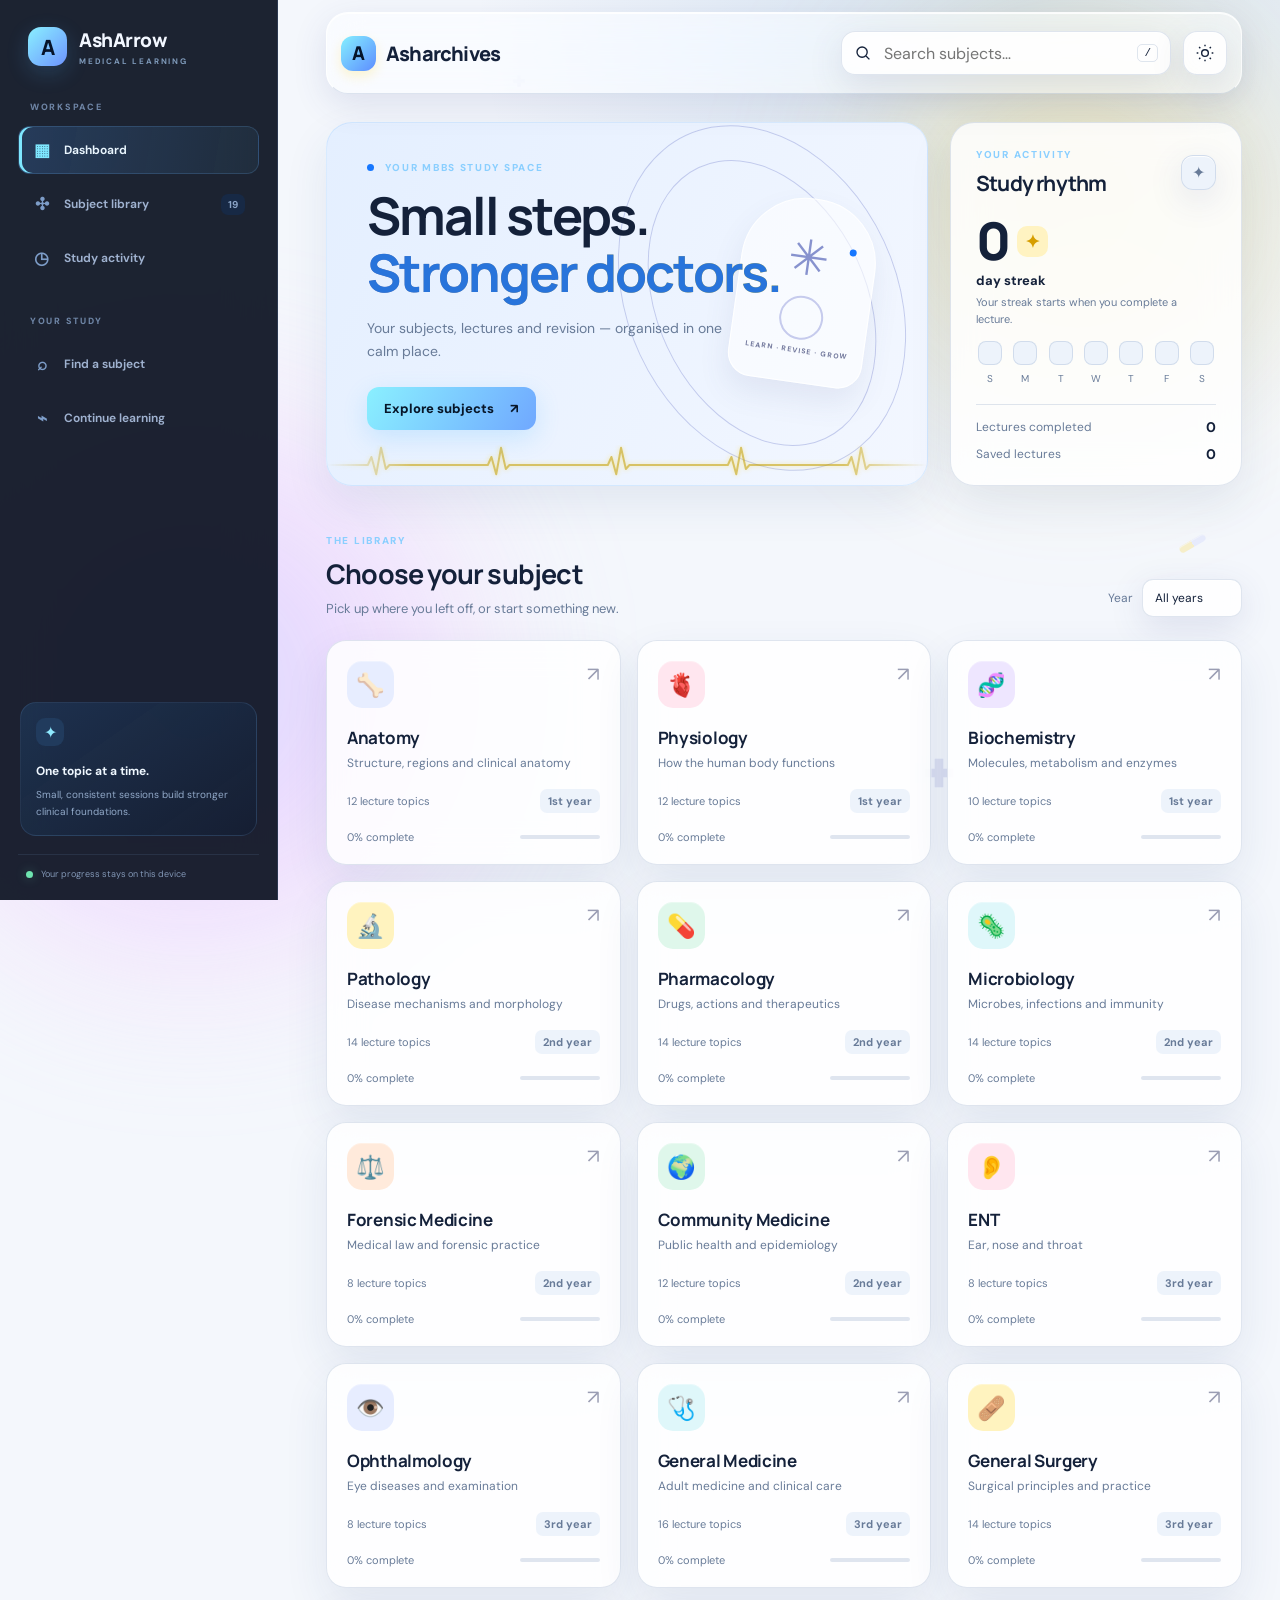
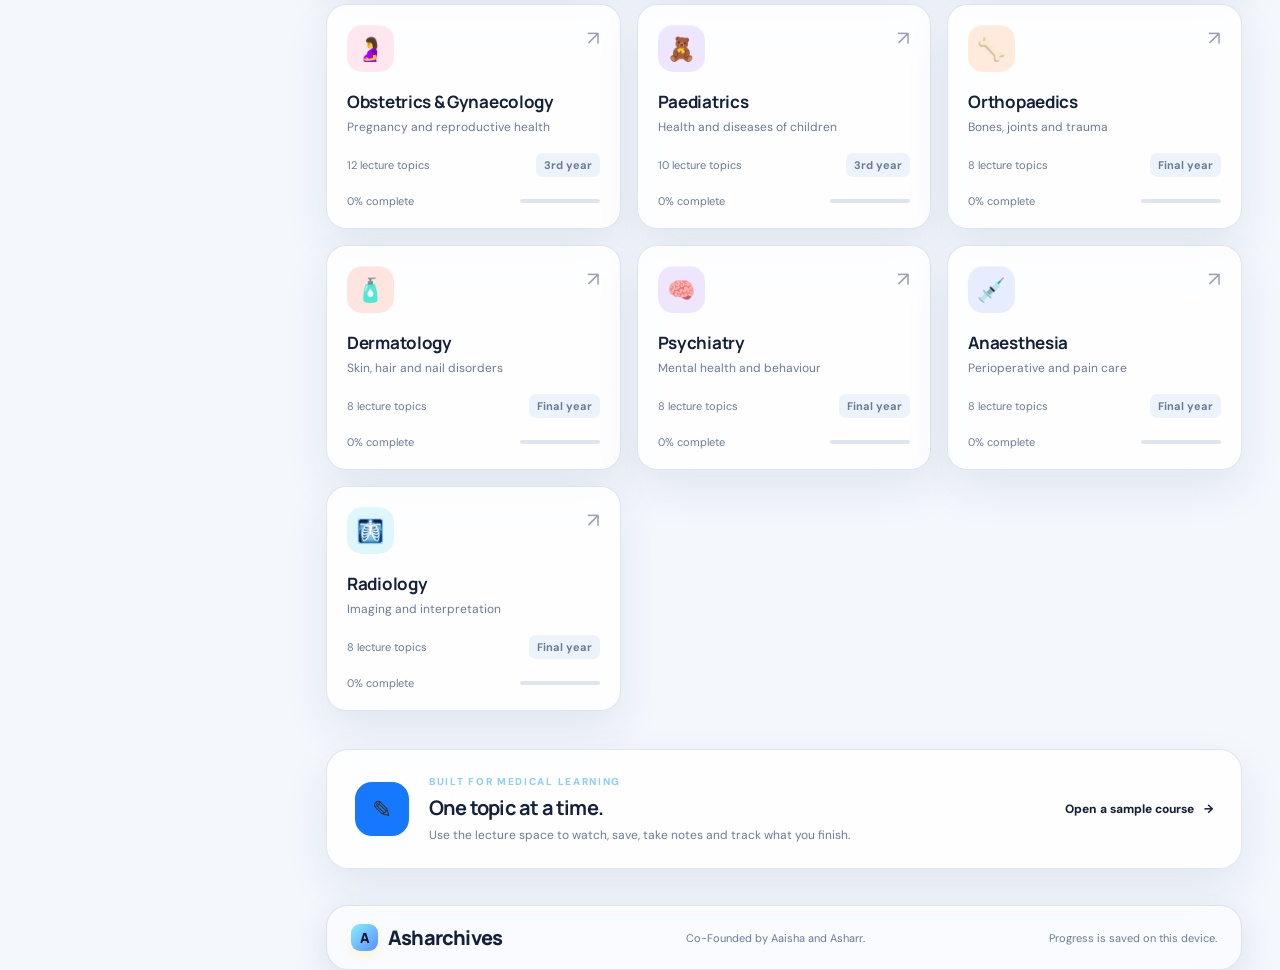
==== commit 1030b27d: "Add files via upload" ====
--- a/index.html
+++ b/index.html
@@ -1,90 +1,85 @@
-<!doctype html>
+<!DOCTYPE html>
 <html lang="en">
 <head>
-  <meta charset="utf-8" />
-  <meta name="viewport" content="width=device-width, initial-scale=1" />
-  <meta name="theme-color" content="#f4f4f0" />
-  <link rel="manifest" href="manifest.webmanifest" />
-  <meta name="description" content="AshArrow — a focused, beautiful learning workspace for MBBS students." />
-  <title>AshArrow — Your MBBS workspace</title>
+  <meta charset="UTF-8">
+  <meta name="viewport" content="width=device-width, initial-scale=1">
+  <meta name="theme-color" content="#f4f5fb">
+  <title>Asharchives — Your MBBS learning space</title>
   <link rel="preconnect" href="https://fonts.googleapis.com">
   <link rel="preconnect" href="https://fonts.gstatic.com" crossorigin>
   <link href="https://fonts.googleapis.com/css2?family=DM+Sans:wght@400;500;600;700&family=Manrope:wght@400;500;600;700;800&display=swap" rel="stylesheet">
-  <link rel="stylesheet" href="styles.css" />
+  <link rel="stylesheet" href="styles.css">
+  <link rel="stylesheet" href="glass.css">
+  <link rel="stylesheet" href="aa-theme.css">
+  <script src="app.js" defer></script>
+  <script src="glass.js" defer></script>
+  <script src="asharrow-ui.js" defer></script>
 </head>
 <body>
   <div class="app-shell">
-    <aside class="sidebar glass" id="sidebar">
-      <a class="brand" href="#home" aria-label="AshArrow home"><span class="brand-mark">A<span>↗</span></span><span>AshArrow<small>MBBS workspace</small></span></a>
-      <div class="sidebar-label">WORKSPACE</div>
-      <nav class="nav-list" aria-label="Main navigation">
-        <button class="nav-item active" data-view="home"><span class="nav-icon">⌂</span>Overview</button>
-        <button class="nav-item" data-view="subjects"><span class="nav-icon">▦</span>Subjects <span class="nav-count">19</span></button>
-        <button class="nav-item" data-view="lectures"><span class="nav-icon">▷</span>Lecture library</button>
-        <button class="nav-item" data-view="notes"><span class="nav-icon">▤</span>My notes</button>
-        <button class="nav-item" data-view="flashcards"><span class="nav-icon">▣</span>Flashcards</button>
-        <button class="nav-item" data-view="progress"><span class="nav-icon">◔</span>Progress</button>
-        <button class="nav-item" data-view="planner"><span class="nav-icon">▦</span>Study planner</button>
-      </nav>
-      <div class="sidebar-bottom">
-        <div class="sidebar-quote"><span class="quote-mark">“</span><p>Small steps today. A stronger doctor tomorrow.</p><span class="quote-line"></span><small>YOUR FUTURE, IN MOTION</small></div>
-        <button class="nav-item" data-action="settings"><span class="nav-icon">⚙</span>Preferences</button>
-        <div class="profile-mini"><div class="avatar">A</div><div><b>Future Doctor</b><small>Keep showing up</small></div><button class="more-btn" data-action="settings" aria-label="Open settings">···</button></div>
+    <header class="topbar">
+      <a class="brand" href="index.html" aria-label="Asharchives home">
+        <span class="brand-mark">A</span><span>Asharchives</span>
+      </a>
+      <div class="topbar-actions">
+        <label class="searchbox" aria-label="Search subjects">
+          <svg viewBox="0 0 24 24" aria-hidden="true"><circle cx="10.8" cy="10.8" r="6.8"></circle><path d="m16 16 4.5 4.5"></path></svg>
+          <input id="subjectSearch" type="search" placeholder="Search subjects…" autocomplete="off">
+          <kbd>/</kbd>
+        </label>
+        <button class="icon-button theme-toggle" id="themeToggle" type="button" aria-label="Switch color theme" title="Switch light/dark mode">
+          <svg class="sun-icon" viewBox="0 0 24 24" aria-hidden="true"><circle cx="12" cy="12" r="4"></circle><path d="M12 2v2m0 16v2M4.93 4.93l1.42 1.42m11.3 11.3 1.42 1.42M2 12h2m16 0h2M4.93 19.07l1.42-1.42m11.3-11.3 1.42-1.42"></path></svg>
+          <svg class="moon-icon" viewBox="0 0 24 24" aria-hidden="true"><path d="M20.3 15.4A8.5 8.5 0 0 1 8.6 3.7 8.6 8.6 0 1 0 20.3 15.4Z"></path></svg>
+        </button>
       </div>
-    </aside>
+    </header>
 
-    <main class="main-area">
-      <header class="topbar">
-        <button class="mobile-menu icon-button" id="menuToggle" aria-label="Toggle menu">☰</button>
-        <div class="breadcrumb"><span class="muted">AshArrow</span><span class="crumb-slash">/</span><strong id="crumbTitle">Overview</strong></div>
-        <div class="top-actions">
-          <label class="global-search"><span>⌕</span><input id="globalSearch" type="search" placeholder="Search subjects, topics…" aria-label="Search subjects and topics"><kbd>⌘ K</kbd></label>
-          <button class="icon-button" id="themeToggle" title="Toggle theme" aria-label="Toggle dark mode">☾</button>
-          <button class="icon-button notification-button" id="notificationBtn" title="Study reminders" aria-label="Study reminders">♧<i></i></button>
-          <button class="avatar avatar-top" data-action="settings" aria-label="Open profile">A</button>
+    <main>
+      <section class="welcome-grid">
+        <div class="hero-card">
+          <div class="eyebrow"><span class="eyebrow-dot"></span> YOUR MBBS STUDY SPACE</div>
+          <h1>Small steps.<br><span>Stronger doctors.</span></h1>
+          <p class="hero-copy">Your subjects, lectures and revision — organised in one calm place.</p>
+          <a class="primary-button" href="#subjects">Explore subjects <span aria-hidden="true">↗</span></a>
+          <div class="hero-decoration" aria-hidden="true">
+            <div class="orbit orbit-one"></div><div class="orbit orbit-two"></div>
+            <div class="anatomy-card"><span class="anatomy-spark">✳</span><span class="anatomy-line"></span><span class="anatomy-dot"></span><span class="anatomy-label">LEARN · REVISE · GROW</span></div>
+          </div>
+          <div class="ecg" data-ecg aria-hidden="true"></div>
         </div>
-      </header>
-
-      <section class="page-view active" id="view-home">
-        <div class="welcome-row reveal">
-          <div><div class="eyebrow"><span class="pulse-dot"></span> YOUR STUDY SPACE, REIMAGINED</div><h1>Learn today.<br><em>Heal tomorrow.</em></h1><p class="hero-copy">A calmer, smarter home for your MBBS journey — from first concepts to exam-ready confidence.</p><div class="hero-actions"><button class="btn btn-primary" data-view="subjects">Explore subjects <span>↗</span></button><button class="btn btn-secondary" data-action="focus"><span>◷</span> Start focus session</button><button class="btn btn-secondary" data-action="ai-answer"><span>✦</span> AI answer studio</button></div><div class="hero-proof"><div class="avatar-stack"><span>✚</span><span>✳</span><span>＋</span></div><span>Built for consistent learning, not cramming.</span></div></div>
-          <div class="hero-art-wrap"><div class="art-orbit orbit-one"></div><div class="art-orbit orbit-two"></div><div class="art-chip chip-top"><span class="chip-icon">✦</span><span><b>One step at a time</b><small>Your pace is progress</small></span></div><div class="hero-art"><img src="assets/ai-medical-dashboard.png" alt="AI-generated concept art for the AshArrow medical learning workspace"><div class="art-overlay"></div><div class="art-caption"><span class="tiny-pill">YOUR MBBS COMPANION</span><h3>Make learning<br>feel lighter.</h3></div></div><div class="art-chip chip-bottom"><span class="mini-heart">♡</span><span><b>Keep your streak alive</b><small>Consistency beats intensity</small></span><span class="chip-arrow">↗</span></div><span class="floating-plus plus-a">✳</span><span class="floating-plus plus-b">＋</span></div>
-        </div>
-
-        <div class="stats-grid reveal stagger">
-          <article class="stat-card glass"><div class="stat-top"><span class="stat-icon yellow">▦</span><span class="stat-label">Subjects</span><span class="stat-more">↗</span></div><div class="stat-value">19</div><div class="stat-foot"><span class="tiny-dot yellow-dot"></span>Across the MBBS curriculum</div></article>
-          <article class="stat-card glass"><div class="stat-top"><span class="stat-icon blue">▷</span><span class="stat-label">Lecture topics</span><span class="stat-more">↗</span></div><div class="stat-value" id="lectureStat">312</div><div class="stat-foot"><span class="tiny-dot blue-dot"></span>Organise your learning</div></article>
-          <article class="stat-card glass"><div class="stat-top"><span class="stat-icon green">◷</span><span class="stat-label">Study streak</span><span class="stat-more">↗</span></div><div class="stat-value"><span id="streakStat">0</span><small> days</small></div><div class="stat-foot"><span class="tiny-dot green-dot"></span>Build a habit, gently</div></article>
-          <article class="stat-card glass"><div class="stat-top"><span class="stat-icon violet">▤</span><span class="stat-label">Saved notes</span><span class="stat-more">↗</span></div><div class="stat-value" id="notesStat">0</div><div class="stat-foot"><span class="tiny-dot violet-dot"></span>Your knowledge, collected</div></article>
-        </div>
-
-        <div class="section-heading reveal"><div><div class="eyebrow">PICK UP WHERE YOU LEFT OFF</div><h2>Continue learning <span class="heading-spark">✳</span></h2></div><button class="text-link" data-view="lectures">View library <span>↗</span></button></div>
-        <div class="continue-grid reveal">
-          <article class="continue-card glass"><div class="continue-art pathology-art"><div class="art-label">SECOND YEAR · PATHOLOGY</div><div class="cell-illustration"><span></span><span></span><span></span><i></i><i></i></div><div class="continue-play">▷</div></div><div class="continue-body"><div class="continue-meta"><span class="subject-tag tag-pink">PATHOLOGY</span><span>32 min</span></div><h3>Acute & chronic inflammation</h3><p>Understand the cellular response to injury.</p><div class="progress-row"><div class="progress-track"><span style="width:42%"></span></div><span>42%</span></div><button class="btn btn-dark btn-full" data-action="open-lecture" data-title="Acute & chronic inflammation">Resume lecture <span>→</span></button></div></article>
-          <article class="continue-card glass"><div class="continue-art pharma-art"><div class="art-label">SECOND YEAR · PHARMACOLOGY</div><div class="molecule-scene"><span class="mol-node n1"></span><span class="mol-node n2"></span><span class="mol-node n3"></span><span class="mol-node n4"></span><span class="mol-bond b1"></span><span class="mol-bond b2"></span><span class="mol-bond b3"></span><span class="mol-core">Rx</span></div><div class="continue-play">▷</div></div><div class="continue-body"><div class="continue-meta"><span class="subject-tag tag-blue">PHARMACOLOGY</span><span>24 min</span></div><h3>Autonomic nervous system</h3><p>Revisit receptors, pathways and drug actions.</p><div class="progress-row"><div class="progress-track"><span style="width:18%"></span></div><span>18%</span></div><button class="btn btn-dark btn-full" data-action="open-lecture" data-title="Autonomic nervous system">Continue topic <span>→</span></button></div></article>
-          <article class="daily-card glass"><div class="daily-top"><span class="daily-icon">✦</span><span class="tiny-pill">DAILY INTENTION</span></div><h3>Make today count.</h3><p>Pick one small, achievable target. Momentum comes from starting.</p><div class="daily-checklist" id="dailyChecklist"><label><input type="checkbox" data-daily="revise"><span class="custom-check">✓</span> Revise one topic</label><label><input type="checkbox" data-daily="notes"><span class="custom-check">✓</span> Make a quick note</label><label><input type="checkbox" data-daily="recall"><span class="custom-check">✓</span> Test active recall</label></div><div class="daily-progress"><div class="progress-track"><span id="dailyProgressBar" style="width:0%"></span></div><span id="dailyProgressText">0 / 3</span></div><button class="text-link" data-action="new-note">Capture a thought <span>↗</span></button></article>
-        </div>
-
-        <div class="lower-grid reveal"><section class="panel glass"><div class="section-heading compact"><div><div class="eyebrow">YOUR CURRICULUM</div><h2>Explore subjects</h2></div><button class="text-link" data-view="subjects">All subjects ↗</button></div><div class="subject-mini-grid" id="homeSubjects"></div></section><section class="panel glass weekly-panel"><div class="section-heading compact"><div><div class="eyebrow">STAY ON TRACK</div><h2>This week</h2></div><span class="week-badge">YOUR PLAN</span></div><div class="week-days" id="weekDays"></div><div class="week-summary"><div><span class="summary-number" id="weekDone">0</span><span class="summary-label">tasks completed</span></div><div class="week-summary-line"></div><div><span class="summary-number">25m</span><span class="summary-label">suggested focus</span></div></div><button class="btn btn-secondary btn-full" data-view="planner">Open study planner <span>↗</span></button></section></div>
-        <footer class="footer"><span>© AshArrow · Made for the long road to becoming a doctor.</span><span><span class="footer-dot"></span> Your progress stays on this device</span></footer>
+        <aside class="daily-card">
+          <div class="card-heading">
+            <div><p class="eyebrow muted-eyebrow">YOUR ACTIVITY</p><h2>Study rhythm</h2></div>
+            <span class="mini-icon">✦</span>
+          </div>
+          <div class="streak-number"><span id="streakCount">0</span><span class="streak-flame">✦</span></div>
+          <p class="streak-caption">day streak</p>
+          <p class="small-muted" id="streakMessage">Your streak starts when you complete a lecture.</p>
+          <div class="week-row" id="weekRow" aria-label="Activity over the last seven days"></div>
+          <div class="activity-divider"></div>
+          <div class="activity-stat"><span>Lectures completed</span><strong id="completedCount">0</strong></div>
+          <div class="activity-stat"><span>Saved lectures</span><strong id="savedCount">0</strong></div>
+        </aside>
       </section>
 
-      <section class="page-view" id="view-subjects"><div class="page-intro reveal"><div><div class="eyebrow">THE WHOLE CURRICULUM, ONE PLACE</div><h1>Explore <em>subjects.</em></h1><p>Find your next topic, organise your resources and build understanding at your own pace.</p></div><div class="intro-stamp"><span>✚</span><small>LEARN WITH<br>INTENTION</small></div></div><div class="filter-toolbar glass reveal"><div class="filter-pills" id="yearFilters"><button class="filter-pill active" data-year="All">All years</button><button class="filter-pill" data-year="First year">First year</button><button class="filter-pill" data-year="Second year">Second year</button><button class="filter-pill" data-year="Third year">Third year</button><button class="filter-pill" data-year="Final year">Final year</button></div><label class="inline-search">⌕ <input id="subjectSearch" type="search" placeholder="Find a subject…"></label></div><div class="subject-grid reveal stagger" id="subjectGrid"></div><div class="empty-state hidden" id="subjectEmpty"><span>⌕</span><h3>No subjects found</h3><p>Try another search or year filter.</p></div></section>
+      <section class="section-block" id="subjects">
+        <div class="section-heading">
+          <div><p class="eyebrow muted-eyebrow">THE LIBRARY</p><h2>Choose your subject</h2><p class="section-subtitle">Pick up where you left off, or start something new.</p></div>
+          <label class="year-select-wrap"><span>Year</span><select id="yearFilter" aria-label="Filter subjects by MBBS year"><option value="all">All years</option><option value="1">1st year</option><option value="2">2nd year</option><option value="3">3rd year</option><option value="4">Final year</option></select></label>
+        </div>
+        <div class="subject-grid" id="subjectGrid">
+          <div class="loading-card">Loading subjects…</div>
+        </div>
+        <p class="empty-state" id="emptyState" hidden>No subjects match your search. Try another name or year.</p>
+      </section>
 
-      <section class="page-view" id="view-lectures"><div class="page-intro reveal"><div><div class="eyebrow">YOUR PERSONAL LECTURE SHELF</div><h1>Lecture <em>library.</em></h1><p>Keep useful links together and return to your learning without losing your place.</p></div><button class="btn btn-primary" data-action="add-lecture">＋ Add lecture link</button></div><div class="library-toolbar glass reveal"><label class="inline-search">⌕ <input id="lectureSearch" type="search" placeholder="Search your lecture list…"></label><select id="lectureSubjectFilter" aria-label="Filter lectures by subject"><option value="All">All subjects</option></select><button class="btn btn-secondary" data-action="add-lecture">＋ Add link</button></div><div class="lecture-list" id="lectureList"></div><div class="library-note glass"><span>ⓘ</span><p><b>Bring your own links.</b> Paste a direct video URL or an embeddable player URL that you are authorised to use. Some providers block embedding; open those links in a new tab.</p></div></section>
-
-      <section class="page-view" id="view-notes"><div class="page-intro reveal"><div><div class="eyebrow">YOUR SECOND BRAIN</div><h1>Notes that <em>stick.</em></h1><p>Capture clinical pearls, revision points and questions while they are fresh.</p></div><button class="btn btn-primary" data-action="new-note">＋ New note</button></div><div class="notes-layout reveal"><aside class="notes-side glass"><div class="notes-side-top"><b>All notes</b><span class="count-pill" id="notesCountPill">0</span></div><label class="inline-search">⌕ <input id="noteSearch" type="search" placeholder="Search notes…"></label><div id="notesList" class="notes-list"></div><div class="notes-side-footer">Notes are saved locally on this device.</div></aside><div class="note-editor glass"><div class="editor-toolbar"><select id="noteSubject" aria-label="Note subject"><option>General</option></select><div class="editor-tools"><button title="Bold" data-format="bold"><b>B</b></button><button title="Italic" data-format="italic"><i>I</i></button><button title="Bullet list" data-format="insertUnorderedList">☷</button></div></div><input id="noteTitle" class="note-title-input" placeholder="Untitled note" maxlength="120"><textarea id="noteContent" placeholder="Start with the key idea…&#10;&#10;• What is the core concept?&#10;• What would you want to recall before an exam?" spellcheck="true"></textarea><div class="editor-bottom"><span id="noteSaveStatus">Ready when you are</span><div><button class="btn btn-secondary" id="newNoteBtn">Clear</button><button class="btn btn-primary" id="saveNoteBtn">Save note <span>✓</span></button></div></div></div></div></section>
-
-      <section class="page-view" id="view-flashcards"><div class="page-intro reveal"><div><div class="eyebrow">ACTIVE RECALL, WITHOUT THE FUSS</div><h1>Think. Recall. <em>Repeat.</em></h1><p>Turn key concepts into quick cards. Test yourself before looking at the answer.</p></div><button class="btn btn-primary" data-action="add-card">＋ Create card</button></div><div class="flash-layout reveal"><div class="flash-main"><div class="flash-deck-bar"><div><span class="tiny-pill">YOUR REVISION DECK</span><h2 id="deckTitle">Core MBBS recall</h2></div><div class="flash-counter"><b id="flashIndex">01</b><span>/</span><span id="flashTotal">05</span></div></div><button class="flashcard" id="flashcard" aria-label="Reveal flashcard answer"><span class="flash-card-top"><span id="flashCategory">PATHOLOGY</span><span>FLIP ↻</span></span><span class="flash-question" id="flashQuestion">What are the cardinal signs of acute inflammation?</span><span class="flash-hint" id="flashHint">Think it through, then tap to reveal</span><span class="flash-answer" id="flashAnswer"></span><span class="flash-card-bottom"><span>ASHARROW RECALL DECK</span><span>✳</span></span></button><div class="flash-controls"><button class="icon-button" id="flashPrev" aria-label="Previous flashcard">←</button><button class="btn btn-secondary" id="flashFlip">Reveal answer</button><button class="icon-button" id="flashNext" aria-label="Next flashcard">→</button></div><div class="flash-rating hidden" id="flashRating"><span>How well did you recall?</span><button data-rating="again">Again</button><button data-rating="hard">Hard</button><button data-rating="good">Got it ✓</button></div></div><aside class="flash-side glass"><div class="eyebrow">RECALL ROUTINE</div><h3>Short sessions. Stronger memory.</h3><p>Use retrieval practice, then revisit difficult cards more often.</p><div class="recall-metric"><span class="recall-icon">↻</span><div><b id="cardsReviewed">0</b><small>cards reviewed this session</small></div></div><div class="recall-metric"><span class="recall-icon">✓</span><div><b id="cardsKnown">0</b><small>marked as recalled</small></div></div><button class="btn btn-primary btn-full" data-action="add-card">Create your own card <span>＋</span></button><small class="muted">Cards and review counts stay on this device.</small></aside></div></section>
-
-      <section class="page-view" id="view-progress"><div class="page-intro reveal"><div><div class="eyebrow">NOTICE THE WORK YOU PUT IN</div><h1>Progress, not <em>perfection.</em></h1><p>Every lecture, note and revision session is a step forward.</p></div><button class="btn btn-secondary" data-action="export-data">Export my data ↗</button></div><div class="progress-overview reveal"><article class="progress-big glass"><div class="progress-big-head"><div><span class="eyebrow">YOUR LEARNING SNAPSHOT</span><h2>Keep the rhythm.</h2></div><span class="round-icon">◔</span></div><div class="progress-ring-wrap"><div class="progress-ring" id="progressRing"><div><b id="progressPercent">0%</b><small>completion</small></div></div><div class="progress-ring-copy"><b id="progressHeadline">A fresh start</b><p id="progressSubline">Choose one topic and begin. Progress builds from there.</p><button class="text-link" data-view="subjects">Choose a subject ↗</button></div></div></article><div class="progress-side-stats"><article class="glass progress-mini"><span class="stat-icon green">✓</span><div><b id="completedCount">0</b><small>Completed lectures</small></div></article><article class="glass progress-mini"><span class="stat-icon violet">▤</span><div><b id="progressNotes">0</b><small>Notes captured</small></div></article><article class="glass progress-mini"><span class="stat-icon yellow">✦</span><div><b id="progressStreak">0 days</b><small>Study streak</small></div></article></div></div><div class="section-heading reveal"><div><div class="eyebrow">BY SUBJECT</div><h2>Where you're growing</h2></div></div><div class="subject-progress-list glass reveal" id="subjectProgressList"></div><div class="section-heading reveal"><div><div class="eyebrow">YOUR ACTIVITY</div><h2>Study rhythm</h2></div></div><div class="activity-grid reveal"><div class="activity-chart glass"><div class="activity-chart-head"><div><b>Recent activity</b><small>Last 7 days</small></div><span class="chart-legend"><i></i> Study actions</span></div><div class="chart-bars" id="activityChart"></div></div><div class="activity-tip glass"><span class="tip-spark">✳</span><div class="eyebrow">A GENTLE REMINDER</div><h3>You don't need a perfect day.</h3><p>Ten focused minutes can be better than an hour of distracted studying. Show up, then build from there.</p></div></div></section>
-
-      <section class="page-view" id="view-planner"><div class="page-intro reveal"><div><div class="eyebrow">MAKE SPACE FOR WHAT MATTERS</div><h1>Your study <em>planner.</em></h1><p>Set a manageable intention and check it off as you go.</p></div><button class="btn btn-primary" data-action="add-task">＋ Add task</button></div><div class="planner-layout reveal"><section class="planner-calendar glass"><div class="calendar-head"><button class="icon-button" id="prevWeek" aria-label="Previous week">←</button><div><span class="eyebrow">YOUR WEEK</span><h2 id="calendarRange">This week</h2></div><button class="icon-button" id="nextWeek" aria-label="Next week">→</button></div><div class="calendar-days" id="calendarDays"></div><div class="calendar-selected"><div><span class="eyebrow" id="selectedDateLabel">TODAY'S PLAN</span><h3 id="selectedDateTitle">Make a little progress</h3></div><button class="text-link" data-action="add-task">＋ Add task</button></div><div class="task-list" id="taskList"></div><div class="empty-tasks hidden" id="emptyTasks"><span>✦</span><b>Nothing scheduled here.</b><small>Keep it light, or add a task when you're ready.</small></div></section><aside class="planner-focus glass"><div class="focus-illustration"><div class="focus-ring"></div><span>25</span><small>MINUTES</small></div><div class="eyebrow">FOCUS ROOM</div><h3>One thing at a time.</h3><p>Settle in for a short, distraction-free session. Your timer works right here in the browser.</p><div class="timer-display" id="timerDisplay">25:00</div><div class="timer-controls"><button class="btn btn-primary btn-full" id="timerStart">Start focus <span>▶</span></button><button class="btn btn-secondary btn-full" id="timerReset">Reset timer ↺</button></div><div class="focus-tip"><span>✳</span><p>Try 25 minutes of focus followed by a 5-minute break.</p></div></aside></div></section>
+      <section class="educator-banner">
+        <div class="educator-icon" aria-hidden="true">✎</div>
+        <div><p class="eyebrow">BUILT FOR MEDICAL LEARNING</p><h2>One topic at a time.</h2><p>Use the lecture space to watch, save, take notes and track what you finish.</p></div>
+        <a href="lecture.html?subject=pathology" class="text-link">Open a sample course <span>→</span></a>
+      </section>
     </main>
+    <footer class="footer"><a class="brand footer-brand" href="index.html"><span class="brand-mark">A</span><span>Asharchives</span></a><span>Co-Founded by Aaisha and Asharr.</span><span class="footer-note">Progress is saved on this device.</span></footer>
   </div>
-
-  <div class="toast-region" id="toastRegion" aria-live="polite"></div>
-  <div class="modal-backdrop" id="modalBackdrop" role="presentation"><section class="modal glass" role="dialog" aria-modal="true" aria-labelledby="modalTitle"><div class="modal-head"><div><div class="eyebrow" id="modalEyebrow">ASHARROW TOOL</div><h2 id="modalTitle">A little something</h2></div><button class="icon-button" id="modalClose" aria-label="Close dialog">×</button></div><div id="modalBody"></div></section></div>
-  <script src="data.js"></script><script src="app.js"></script>
 </body>
 </html>
--- a/styles.css
+++ b/styles.css
@@ -1,4 +1,6 @@
-:root{--bg:#f4f4f0;--surface:rgba(255,255,255,.68);--surface-solid:#fff;--text:#20211e;--muted:#7b7d75;--line:rgba(32,33,30,.09);--yellow:#ffd21a;--yellow-soft:#fff4be;--blue:#dcecff;--green:#dff3e4;--violet:#eee5ff;--pink:#ffe4eb;--shadow:0 16px 50px rgba(40,42,32,.06);--radius:22px;--font:'DM Sans',sans-serif;--display:'Manrope',sans-serif;color-scheme:light}*{box-sizing:border-box}html{scroll-behavior:smooth;scroll-padding-top:90px}body{margin:0;background:var(--bg);color:var(--text);font-family:var(--font);font-size:14px;line-height:1.55;min-height:100vh;overflow-x:hidden;transition:background .35s,color .35s}body:before{content:"";position:fixed;inset:0;z-index:-2;pointer-events:none;background:radial-gradient(ellipse at 78% 4%,rgba(255,210,26,.13),transparent 27%),radial-gradient(ellipse at 35% 85%,rgba(199,222,255,.22),transparent 35%)}button,input,textarea,select{font:inherit}button{cursor:pointer;color:inherit}button:focus-visible,input:focus-visible,textarea:focus-visible,select:focus-visible{outline:3px solid rgba(255,210,26,.7);outline-offset:3px}button:disabled{opacity:.4;cursor:not-allowed}a{color:inherit;text-decoration:none}.app-shell{display:grid;grid-template-columns:248px minmax(0,1fr);gap:24px;max-width:1660px;margin:0 auto;padding:18px;min-height:100vh}.glass{background:var(--surface);border:1px solid rgba(255,255,255,.82);box-shadow:var(--shadow);backdrop-filter:blur(24px);-webkit-backdrop-filter:blur(24px)}.sidebar{height:calc(100vh - 36px);position:sticky;top:18px;border-radius:26px;padding:24px 15px 15px;display:flex;flex-direction:column;z-index:20;overflow:hidden}.brand{display:flex;align-items:center;gap:11px;padding:0 10px 30px;font-family:var(--display);font-size:17px;font-weight:800;letter-spacing:-.6px}.brand small{display:block;color:var(--muted);font-family:var(--font);font-size:10px;font-weight:500;letter-spacing:.5px;margin-top:1px}.brand-mark{width:37px;height:37px;border-radius:13px;background:var(--text);color:#fff;display:grid;place-items:center;position:relative;font-family:var(--display);font-size:19px;box-shadow:0 5px 12px #20211e22}.brand-mark span{position:absolute;font-size:13px;color:var(--yellow);right:4px;top:1px}.sidebar-label,.eyebrow{font-size:9px;font-weight:800;letter-spacing:1.5px;color:var(--muted)}.sidebar-label{padding:0 12px 10px}.nav-list{display:grid;gap:4px}.nav-item{border:0;background:transparent;text-align:left;display:flex;align-items:center;gap:12px;padding:11px 12px;border-radius:13px;color:var(--muted);font-size:12px;font-weight:600;transition:background .25s,color .25s,transform .25s;position:relative}.nav-item:hover{background:#ffffffa8;color:var(--text);transform:translateX(2px)}.nav-item.active{background:var(--text);color:#fff;box-shadow:0 7px 16px #20211e18}.nav-item.active .nav-icon{color:var(--yellow)}.nav-icon{width:18px;font-size:17px;line-height:1;text-align:center;color:var(--muted)}.nav-count{margin-left:auto;background:var(--yellow-soft);color:var(--text);padding:2px 7px;border-radius:7px;font-size:10px}.sidebar-bottom{margin-top:auto}.sidebar-quote{margin:18px 5px 14px;padding:15px 13px;background:linear-gradient(140deg,#fff7d4a6,#ffffff78);border:1px solid #ffffffb8;border-radius:17px;position:relative}.quote-mark{font-family:Georgia,serif;font-size:32px;color:#d4a900;line-height:1}.sidebar-quote p{font-family:var(--display);font-size:12px;font-weight:700;line-height:1.45;margin:0 0 13px}.quote-line{display:block;width:25px;height:3px;border-radius:9px;background:var(--yellow);margin-bottom:8px}.sidebar-quote small{font-size:8px;letter-spacing:1.2px;color:var(--muted)}.profile-mini{border-top:1px solid var(--line);padding:16px 7px 2px;display:flex;align-items:center;gap:10px;margin-top:7px}.avatar{width:34px;height:34px;flex:0 0 auto;border-radius:12px;background:var(--yellow);color:#20211e;font-weight:800;display:grid;place-items:center;border:2px solid #fff;font-family:var(--display)}.profile-mini b{display:block;font-size:11px}.profile-mini small{display:block;font-size:10px;color:var(--muted)}.more-btn{margin-left:auto;background:transparent;border:0;font-size:21px;color:var(--muted)}.main-area{min-width:0;padding:0 8px 12px}.topbar{height:57px;display:flex;align-items:center;justify-content:space-between;gap:15px;margin-bottom:22px}.breadcrumb{display:flex;align-items:center;gap:10px;font-size:12px}.muted{color:var(--muted)}.crumb-slash{color:#c6c7bf}.top-actions{display:flex;align-items:center;gap:10px}.global-search,.inline-search{display:flex;align-items:center;gap:8px;background:#ffffff8c;border:1px solid var(--line);border-radius:13px;padding:8px 10px;color:var(--muted)}.global-search{width:min(310px,30vw)}.global-search input,.inline-search input{min-width:0;width:100%;border:0;outline:0;background:transparent;color:var(--text);font-size:11px}.global-search>span,.inline-search{font-size:18px}.global-search kbd{font-size:9px;white-space:nowrap;border:1px solid var(--line);border-radius:5px;padding:2px 4px;color:var(--muted)}.icon-button{width:36px;height:36px;border-radius:12px;border:1px solid var(--line);background:#ffffff9c;display:grid;place-items:center;font-size:17px;transition:transform .25s,background .25s}.icon-button:hover{transform:translateY(-2px);background:var(--yellow-soft)}.notification-button{position:relative}.notification-button i{position:absolute;width:5px;height:5px;border-radius:50%;background:#e08b6d;right:8px;top:8px}.avatar-top{border:0;width:34px;height:34px;border-radius:50%;cursor:pointer}.mobile-menu{display:none}.page-view{display:none;animation:pageIn .45s ease both}.page-view.active{display:block}@keyframes pageIn{from{opacity:0;transform:translateY(9px)}to{opacity:1;transform:translateY(0)}}.welcome-row{display:grid;grid-template-columns:minmax(0,1fr) minmax(340px,.94fr);gap:24px;align-items:center;min-height:355px;margin:5px 0 26px}.welcome-row h1,.page-intro h1{font-family:var(--display);font-size:clamp(35px,4.3vw,57px);line-height:1.08;letter-spacing:-2.8px;margin:15px 0 15px;font-weight:800}.welcome-row h1 em,.page-intro h1 em{font-style:normal;color:#8e8f84;position:relative}.welcome-row h1 em:after{content:"";position:absolute;bottom:-5px;left:0;width:83%;height:7px;border-radius:50%;background:var(--yellow);z-index:-1;transform:rotate(-1.5deg)}.hero-copy{max-width:460px;color:var(--muted);font-size:13px;line-height:1.8;margin:0 0 22px}.hero-actions{display:flex;gap:10px;flex-wrap:wrap}.btn{border:1px solid transparent;border-radius:13px;padding:11px 15px;display:inline-flex;align-items:center;justify-content:center;gap:11px;font-size:11px;font-weight:700;transition:transform .22s,box-shadow .22s,background .22s;white-space:nowrap}.btn:hover{transform:translateY(-2px);box-shadow:0 8px 18px #20211e14}.btn-primary{background:var(--yellow);color:#20211e;box-shadow:0 5px 14px #d9b10025}.btn-primary:hover{background:#ffdc4a}.btn-secondary{background:#ffffffa8;border-color:var(--line)}.btn-dark{background:var(--text);color:#fff}.btn-dark:hover{background:#393a34}.btn-full{width:100%}.hero-proof{display:flex;align-items:center;gap:10px;margin-top:25px;color:var(--muted);font-size:10px}.avatar-stack{display:flex;padding-left:3px}.avatar-stack span{width:23px;height:23px;border-radius:50%;background:var(--yellow-soft);border:2px solid var(--bg);display:grid;place-items:center;margin-left:-4px;color:#7e6b18;font-size:11px}.avatar-stack span:nth-child(2){background:var(--blue)}.avatar-stack span:nth-child(3){background:var(--pink)}.hero-art-wrap{min-height:350px;position:relative;display:grid;place-items:center}.hero-art{width:min(100%,450px);height:290px;border-radius:28px;position:relative;overflow:hidden;transform:rotate(1.3deg);box-shadow:0 25px 55px #344a6320;border:5px solid #ffffffb0;animation:float 7s ease-in-out infinite;background:#172b50}.hero-art img{width:100%;height:100%;object-fit:cover;object-position:50% 24%;filter:saturate(.83);transform:scale(1.04)}.art-overlay{position:absolute;inset:0;background:linear-gradient(90deg,#102342d9 0%,#10234270 47%,transparent 100%),linear-gradient(0deg,#10234288,transparent 65%)}.art-caption{position:absolute;left:24px;bottom:22px;color:white}.art-caption h3{font-family:var(--display);font-size:28px;letter-spacing:-1.2px;line-height:1.12;margin:12px 0 0}.tiny-pill{font-size:8px;letter-spacing:1.2px;font-weight:800;padding:6px 9px;border-radius:7px;background:#ffffffa8;color:#34352f;display:inline-flex;align-items:center;gap:6px}.chip-top,.chip-bottom{position:absolute;z-index:2;display:flex;align-items:center;gap:10px;background:#ffffffdf;border:1px solid #fff;border-radius:15px;padding:11px 13px;box-shadow:0 12px 30px #30352b20;backdrop-filter:blur(14px);animation:float 6s ease-in-out infinite}.chip-top{top:17px;right:-4px}.chip-bottom{bottom:10px;left:-12px;animation-delay:-2s}.chip-icon,.mini-heart{width:31px;height:31px;border-radius:10px;background:var(--yellow-soft);display:grid;place-items:center;font-size:17px}.mini-heart{background:var(--pink);color:#bd5473}.art-chip b{font-size:10px;display:block}.art-chip small{font-size:9px;color:var(--muted);display:block}.chip-arrow{font-size:17px;margin-left:8px}.art-orbit{position:absolute;border:1px solid #d9d7c9;border-radius:50%;width:340px;height:340px;transform:rotate(-24deg)}.orbit-two{width:400px;height:280px;transform:rotate(35deg);border-style:dashed;opacity:.7}.floating-plus{position:absolute;color:#d1ad13;font-size:22px;animation:spin 12s linear infinite}.plus-a{top:55px;left:30px}.plus-b{bottom:40px;right:25px;color:#8da6b5;animation-direction:reverse}.pulse-dot,.footer-dot{display:inline-block;width:6px;height:6px;border-radius:50%;background:#70ad80;box-shadow:0 0 0 4px #70ad801e;margin-right:7px}.stats-grid{display:grid;grid-template-columns:repeat(4,minmax(0,1fr));gap:13px;margin-bottom:37px}.stat-card{padding:17px 17px 15px;border-radius:18px;min-width:0;transition:transform .3s,border .3s}.stat-card:hover{transform:translateY(-4px);border-color:#e5d486}.stat-top{display:flex;align-items:center;gap:9px}.stat-icon{width:31px;height:31px;border-radius:10px;display:grid;place-items:center;font-size:16px;flex:0 0 auto}.yellow{background:var(--yellow-soft)}.blue{background:var(--blue)}.green{background:var(--green)}.violet{background:var(--violet)}.stat-label{font-size:10px;color:var(--muted);font-weight:600}.stat-more{margin-left:auto;color:#b0b1a8}.stat-value{font-family:var(--display);font-size:29px;font-weight:800;letter-spacing:-1px;margin:12px 0 2px}.stat-value small{font-family:var(--font);font-size:11px;color:var(--muted);letter-spacing:0}.stat-foot{display:flex;align-items:center;gap:7px;font-size:9px;color:var(--muted)}.tiny-dot{width:5px;height:5px;border-radius:50%;display:inline-block}.yellow-dot{background:#c7a500}.blue-dot{background:#719fdb}.green-dot{background:#69a67a}.violet-dot{background:#a48ad8}.section-heading{display:flex;align-items:flex-end;justify-content:space-between;gap:15px;margin:0 0 17px}.section-heading h2{font-family:var(--display);font-size:22px;letter-spacing:-.8px;margin:5px 0 0}.heading-spark{font-size:15px;color:#d5b21c}.text-link{border:0;background:transparent;color:var(--muted);font-size:10px;font-weight:700;padding:7px 0;white-space:nowrap}.text-link:hover{color:var(--text)}.text-link span{color:#b99a00;margin-left:5px}.continue-grid{display:grid;grid-template-columns:repeat(3,minmax(0,1fr));gap:14px;margin-bottom:35px}.continue-card,.daily-card{border-radius:21px;overflow:hidden;min-width:0;transition:transform .3s}.continue-card:hover{transform:translateY(-4px)}.continue-art{height:142px;position:relative;overflow:hidden;isolation:isolate}.pathology-art{background:radial-gradient(circle at 22% 50%,#f1b1a0 0 7%,transparent 7.5%),radial-gradient(circle at 48% 28%,#f2b1bb 0 9%,transparent 9.5%),radial-gradient(circle at 68% 65%,#8dc9d5 0 10%,transparent 10.5%),radial-gradient(circle at 82% 25%,#d7a9ed 0 8%,transparent 8.5%),linear-gradient(135deg,#542d5c,#b96b83 45%,#e8b69d)}.pathology-art:before{content:"";position:absolute;inset:-30px;background:repeating-radial-gradient(ellipse at center,transparent 0 14px,#ffffff20 15px 17px);transform:rotate(24deg)}.cell-illustration span,.cell-illustration i{position:absolute;width:44px;height:44px;border:3px solid #ffe0da8c;border-radius:50%;background:radial-gradient(circle at 38% 35%,#f4d4e4,#a45a91 40%,#643e7d 65%,#d98eaa);box-shadow:0 5px 16px #2b123e4a}.cell-illustration span:nth-child(1){top:35px;left:19%}.cell-illustration span:nth-child(2){top:13px;left:51%;width:55px;height:55px}.cell-illustration span:nth-child(3){top:70px;left:72%;width:36px;height:36px}.cell-illustration i:nth-of-type(1){top:70px;left:43%;width:24px;height:24px}.cell-illustration i:nth-of-type(2){top:17px;left:82%;width:22px;height:22px}.art-label{position:absolute;z-index:2;left:14px;top:12px;font-size:8px;font-weight:800;letter-spacing:1px;color:#fff;background:#1f1d2c61;border:1px solid #ffffff48;border-radius:7px;padding:5px 7px;backdrop-filter:blur(8px)}.continue-play{position:absolute;z-index:3;left:50%;top:53%;transform:translate(-50%,-50%);width:39px;height:39px;border-radius:50%;display:grid;place-items:center;background:#ffffffd9;color:#20211e;box-shadow:0 4px 12px #0002;font-size:16px;transition:transform .2s}.continue-card:hover .continue-play{transform:translate(-50%,-50%) scale(1.12)}.pharma-art{background:radial-gradient(ellipse at 50% 45%,#e4f5f7,#a7d3d9 40%,#719bb4 100%)}.molecule-scene{position:absolute;inset:0}.mol-core{position:absolute;top:47px;left:calc(50% - 23px);width:46px;height:46px;border-radius:50%;display:grid;place-items:center;background:#f8f9f4;border:3px solid #ffffffa8;box-shadow:0 0 0 10px #ffffff29;font-family:var(--display);font-size:18px;font-weight:800;color:#477887}.mol-node{position:absolute;width:18px;height:18px;border:4px solid #f8ffff;background:#7cabb8;border-radius:50%;box-shadow:0 0 0 4px #ffffff30}.n1{top:22px;left:28%}.n2{top:86px;left:28%}.n3{top:25px;right:26%}.n4{top:88px;right:25%}.mol-bond{position:absolute;height:2px;background:#ffffffd1;width:65px;top:52px;left:29%;transform:rotate(25deg)}.b2{top:91px;left:31%;transform:rotate(-25deg)}.b3{top:67px;right:26%;transform:rotate(90deg);width:38px}.continue-body{padding:15px}.continue-meta{display:flex;align-items:center;justify-content:space-between;color:var(--muted);font-size:9px}.subject-tag{font-size:8px;font-weight:800;letter-spacing:.8px;padding:4px 7px;border-radius:6px}.tag-pink{background:var(--pink);color:#9a5368}.tag-blue{background:var(--blue);color:#486d91}.continue-body h3{font-family:var(--display);font-size:15px;letter-spacing:-.4px;margin:11px 0 4px}.continue-body p{color:var(--muted);font-size:10px;margin:0 0 14px}.progress-row{display:flex;align-items:center;gap:9px;color:var(--muted);font-size:9px;margin-bottom:14px}.progress-track{height:5px;border-radius:99px;background:#e8e8e1;overflow:hidden;flex:1}.progress-track span{height:100%;display:block;border-radius:99px;background:var(--yellow);transition:width .8s cubic-bezier(.2,.8,.2,1)}.btn-dark{font-size:10px;padding:10px 12px}.btn-dark span{margin-left:auto}.daily-card{padding:19px;background:linear-gradient(145deg,#fff7d9b5,#ffffffaa);border:1px solid #fff;box-shadow:var(--shadow)}.daily-top{display:flex;align-items:center;justify-content:space-between}.daily-icon{font-size:23px;color:#d2a900}.daily-card .tiny-pill{background:#fff8dd}.daily-card h3{font-family:var(--display);font-size:23px;letter-spacing:-.9px;line-height:1.2;margin:16px 0 8px}.daily-card>p{color:var(--muted);font-size:10px;line-height:1.7;margin:0 0 14px}.daily-checklist{display:grid;gap:9px;margin:14px 0}.daily-checklist label{display:flex;align-items:center;gap:9px;font-size:10px;cursor:pointer}.daily-checklist input{position:absolute;opacity:0}.custom-check{width:17px;height:17px;border-radius:6px;border:1px solid #d3d3c7;background:#ffffff8c;display:grid;place-items:center;color:transparent;font-size:10px;transition:all .2s}.daily-checklist input:checked+.custom-check{background:var(--yellow);border-color:var(--yellow);color:#20211e}.daily-checklist input:checked~span:last-child{text-decoration:line-through;color:var(--muted)}.daily-progress{display:flex;align-items:center;gap:10px;font-size:9px;color:var(--muted);margin:14px 0 9px}.lower-grid{display:grid;grid-template-columns:minmax(0,1.5fr) minmax(260px,.8fr);gap:14px;margin-bottom:30px}.panel{border-radius:21px;padding:20px;min-width:0}.compact{margin-bottom:16px}.compact h2{font-size:18px}.subject-mini-grid{display:grid;grid-template-columns:repeat(3,minmax(0,1fr));gap:9px}.subject-mini{border:1px solid var(--line);background:#ffffff82;border-radius:13px;padding:11px;text-align:left;min-width:0;transition:transform .22s,border .22s}.subject-mini:hover{transform:translateY(-3px);border-color:#e0c94d}.subject-mini .mini-sub-icon{width:28px;height:28px;display:grid;place-items:center;border-radius:9px;margin-bottom:8px;font-size:14px}.subject-mini b{font-size:10px;display:block;white-space:nowrap;overflow:hidden;text-overflow:ellipsis}.subject-mini small{font-size:8px;color:var(--muted)}.weekly-panel{background:linear-gradient(150deg,#ffffffba,#f9f4ddad)}.week-badge{font-size:8px;letter-spacing:1px;font-weight:800;color:#8a7720;background:#fff4be;padding:6px 8px;border-radius:7px}.week-days{display:grid;grid-template-columns:repeat(7,1fr);gap:5px;margin:20px 0}.week-day{border:1px solid transparent;border-radius:11px;background:#ffffff85;padding:8px 0;text-align:center;transition:all .2s}.week-day span{display:block;font-size:8px;color:var(--muted);margin-bottom:6px}.week-day b{font-size:10px}.week-day.today{background:var(--yellow);border-color:#f4d444}.week-day.selected{box-shadow:inset 0 0 0 1px #c2a500}.week-summary{display:flex;align-items:center;gap:14px;margin:15px 0}.week-summary>div:not(.week-summary-line){display:grid}.summary-number{font-family:var(--display);font-size:20px;font-weight:800}.summary-label{font-size:9px;color:var(--muted)}.week-summary-line{width:1px;height:33px;background:var(--line)}.footer{border-top:1px solid var(--line);padding:17px 0 5px;display:flex;align-items:center;justify-content:space-between;gap:12px;font-size:9px;color:var(--muted)}.footer-dot{width:5px;height:5px;box-shadow:none;margin:0 5px 1px 0}.page-intro{display:flex;align-items:center;justify-content:space-between;gap:20px;padding:18px 0 28px}.page-intro h1{font-size:clamp(33px,4vw,46px);margin:10px 0}.page-intro p{font-size:12px;color:var(--muted);max-width:570px;margin:0;line-height:1.8}.intro-stamp{width:95px;height:95px;border-radius:50%;background:var(--yellow-soft);border:1px solid #fff;display:grid;place-items:center;align-content:center;transform:rotate(8deg);flex:0 0 auto}.intro-stamp span{font-size:25px}.intro-stamp small{text-align:center;font-size:8px;font-weight:800;letter-spacing:1px;line-height:1.4}.filter-toolbar,.library-toolbar{display:flex;align-items:center;justify-content:space-between;gap:12px;padding:12px;border-radius:17px;margin-bottom:19px;flex-wrap:wrap}.filter-pills{display:flex;gap:5px;flex-wrap:wrap}.filter-pill{border:0;border-radius:10px;padding:9px 12px;background:transparent;color:var(--muted);font-size:10px;font-weight:700;transition:all .2s}.filter-pill:hover{background:#fff}.filter-pill.active{background:var(--text);color:#fff}.inline-search{font-size:16px;min-width:170px;padding:8px 11px}.subject-grid{display:grid;grid-template-columns:repeat(3,minmax(0,1fr));gap:14px}.subject-card{border-radius:20px;padding:18px;position:relative;overflow:hidden;min-width:0;transition:transform .28s,border-color .28s;animation:cardIn .55s both}.subject-card:hover{transform:translateY(-5px);border-color:#e4ce60}.subject-card:after{content:"";position:absolute;right:-30px;top:-40px;width:120px;height:120px;border-radius:50%;background:var(--accent);opacity:.45;filter:blur(1px);transition:transform .4s}.subject-card:hover:after{transform:scale(1.25)}.subject-card-head{display:flex;align-items:center;justify-content:space-between;position:relative;z-index:1}.subject-card-icon{width:43px;height:43px;border-radius:14px;background:var(--accent);display:grid;place-items:center;font-size:20px}.subject-card-year{font-size:8px;font-weight:800;letter-spacing:.8px;color:var(--muted);background:#ffffff96;padding:6px 8px;border-radius:7px}.subject-card h3{font-family:var(--display);font-size:16px;letter-spacing:-.5px;margin:17px 0 5px;position:relative;z-index:1}.subject-card p{font-size:10px;color:var(--muted);margin:0;min-height:31px;position:relative;z-index:1}.subject-card-bottom{display:flex;align-items:center;gap:9px;margin-top:17px;position:relative;z-index:1}.subject-card-bottom .progress-track{height:4px}.subject-card-bottom small{font-size:9px;color:var(--muted);white-space:nowrap}.subject-open{width:30px;height:30px;border:1px solid var(--line);border-radius:10px;background:#ffffffa0;display:grid;place-items:center;margin-left:auto;transition:background .2s}.subject-open:hover{background:var(--yellow)}.subject-card-actions{display:flex;gap:6px;position:relative;z-index:1;margin-top:12px}.small-action{border:1px solid var(--line);background:#ffffff9c;border-radius:8px;padding:6px 8px;font-size:9px;color:var(--muted)}.small-action:hover{background:var(--yellow-soft);color:var(--text)}.empty-state,.empty-tasks{padding:45px 20px;text-align:center;color:var(--muted)}.empty-state>span,.empty-tasks>span{font-size:25px}.empty-state h3{color:var(--text);margin:7px}.empty-state p{font-size:11px}.hidden{display:none!important}.lecture-list{display:grid;gap:10px}.lecture-row{display:grid;grid-template-columns:52px minmax(0,1fr) auto;align-items:center;gap:14px;padding:14px 17px;border-radius:17px;border:1px solid #ffffffc4;background:#ffffff8c;box-shadow:0 8px 25px #34352b06;transition:transform .25s,border .25s}.lecture-row:hover{transform:translateX(3px);border-color:#e0ce6d}.lecture-thumb{width:52px;height:52px;border-radius:15px;display:grid;place-items:center;font-size:21px;background:var(--blue)}.lecture-row:nth-child(3n+2) .lecture-thumb{background:var(--pink)}.lecture-row:nth-child(3n) .lecture-thumb{background:var(--green)}.lecture-row h3{font-family:var(--display);font-size:13px;margin:0 0 3px}.lecture-row p{font-size:10px;color:var(--muted);margin:0}.lecture-row-meta{display:flex;gap:8px;align-items:center;flex-wrap:wrap;margin-top:6px}.lecture-row-meta span{font-size:8px;color:var(--muted);background:#f0f0e9;padding:3px 6px;border-radius:5px}.lecture-row-actions{display:flex;gap:6px}.library-note{display:flex;align-items:flex-start;gap:11px;padding:13px 15px;border-radius:14px;margin-top:16px;font-size:10px;color:var(--muted)}.library-note>span{font-size:16px;color:#bba01b}.library-note p{margin:0;line-height:1.7}.library-note b{color:var(--text)}.notes-layout{display:grid;grid-template-columns:260px minmax(0,1fr);gap:14px;min-height:480px}.notes-side,.note-editor{border-radius:20px;min-width:0}.notes-side{padding:15px;display:flex;flex-direction:column}.notes-side-top{display:flex;justify-content:space-between;align-items:center;margin-bottom:12px;font-size:11px}.count-pill{background:var(--yellow-soft);border-radius:7px;padding:3px 7px;font-size:9px}.notes-side .inline-search{margin-bottom:12px}.notes-list{display:grid;gap:6px;overflow:auto;max-height:420px}.note-list-item{border:1px solid transparent;border-radius:11px;padding:10px;text-align:left;background:transparent;min-width:0}.note-list-item:hover{background:#ffffffa8}.note-list-item.active{background:#fff;border-color:var(--line)}.note-list-item b{font-size:10px;display:block;white-space:nowrap;overflow:hidden;text-overflow:ellipsis}.note-list-item small{font-size:9px;color:var(--muted);display:block;margin-top:3px}.note-list-item p{font-size:9px;color:var(--muted);margin:5px 0 0;white-space:nowrap;overflow:hidden;text-overflow:ellipsis}.notes-side-footer{margin-top:auto;border-top:1px solid var(--line);padding-top:12px;color:var(--muted);font-size:9px}.note-editor{padding:20px;display:flex;flex-direction:column;min-height:480px}.editor-toolbar{display:flex;justify-content:space-between;align-items:center;border-bottom:1px solid var(--line);padding-bottom:12px}.editor-toolbar select,.library-toolbar select{border:1px solid var(--line);border-radius:9px;background:#ffffffa6;padding:8px 10px;color:var(--text);font-size:10px}.editor-tools{display:flex;gap:5px}.editor-tools button{width:28px;height:28px;border:1px solid var(--line);background:#ffffffb5;border-radius:7px}.note-title-input{font-family:var(--display);font-size:22px;font-weight:800;letter-spacing:-.8px;border:0;outline:0;background:transparent;color:var(--text);margin:20px 0 8px}.note-content,.note-editor textarea{resize:vertical;flex:1;min-height:250px;border:0;outline:0;background:transparent;color:var(--text);font-size:12px;line-height:1.9}.editor-bottom{border-top:1px solid var(--line);padding-top:12px;display:flex;justify-content:space-between;align-items:center;gap:10px;font-size:9px;color:var(--muted)}.editor-bottom>div{display:flex;gap:7px}.editor-bottom .btn{padding:9px 12px}.flash-layout{display:grid;grid-template-columns:minmax(0,1.6fr) minmax(240px,.7fr);gap:18px}.flash-main{min-width:0}.flash-deck-bar{display:flex;justify-content:space-between;align-items:center;margin-bottom:14px}.flash-deck-bar h2{font-family:var(--display);font-size:18px;letter-spacing:-.6px;margin:5px 0}.flash-counter{display:flex;align-items:baseline;gap:5px;color:var(--muted);font-size:11px}.flash-counter b{font-family:var(--display);font-size:23px;color:var(--text)}.flashcard{width:100%;min-height:330px;border:1px solid #ffffffd9;border-radius:25px;background:radial-gradient(ellipse at 12% 15%,#fff9dc,transparent 40%),radial-gradient(ellipse at 88% 80%,#e4eefa,transparent 40%),#ffffffad;box-shadow:var(--shadow);padding:22px;display:flex;flex-direction:column;align-items:center;justify-content:center;position:relative;overflow:hidden;transition:transform .35s;transform-style:preserve-3d}.flashcard:before,.flashcard:after{content:"";position:absolute;border:1px solid #d7d3b65c;border-radius:50%;width:250px;height:250px;right:-100px;top:-120px;pointer-events:none}.flashcard:after{width:190px;height:190px;left:-95px;right:auto;top:auto;bottom:-100px}.flashcard.flipped{animation:flipPulse .45s ease}.flash-card-top,.flash-card-bottom{position:absolute;left:22px;right:22px;display:flex;justify-content:space-between;color:var(--muted);font-size:8px;letter-spacing:1.1px;font-weight:800}.flash-card-top{top:21px}.flash-card-bottom{bottom:19px}.flash-question{max-width:510px;font-family:var(--display);font-size:clamp(21px,3vw,31px);line-height:1.35;letter-spacing:-1px;font-weight:800;text-align:center;z-index:1}.flash-hint{font-size:10px;color:var(--muted);margin-top:17px;z-index:1}.flash-answer{display:none;max-width:520px;font-size:14px;line-height:1.8;text-align:center;margin-top:15px;z-index:1}.flashcard.revealed .flash-answer{display:block;animation:fadeUp .3s both}.flashcard.revealed .flash-hint{display:none}.flash-controls{display:flex;justify-content:center;align-items:center;gap:12px;margin:14px 0}.flash-controls .btn{min-width:145px}.flash-rating{display:flex;align-items:center;justify-content:center;gap:8px;flex-wrap:wrap;font-size:10px;color:var(--muted)}.flash-rating button{border:1px solid var(--line);border-radius:9px;padding:7px 10px;background:#fff;font-size:9px}.flash-rating button:last-child{background:var(--green)}.flash-side{border-radius:21px;padding:22px;align-self:start}.flash-side h3{font-family:var(--display);font-size:21px;line-height:1.25;letter-spacing:-.8px;margin:12px 0 9px}.flash-side>p{font-size:11px;color:var(--muted);line-height:1.8}.recall-metric{display:flex;align-items:center;gap:12px;border-top:1px solid var(--line);padding:14px 0}.recall-icon{width:34px;height:34px;border-radius:11px;background:var(--yellow-soft);display:grid;place-items:center;font-size:16px}.recall-metric b{display:block;font-family:var(--display);font-size:18px}.recall-metric small{display:block;color:var(--muted);font-size:9px}.flash-side .btn{margin:10px 0 13px}.flash-side>.muted{font-size:9px;display:block;line-height:1.6}.progress-overview{display:grid;grid-template-columns:minmax(0,1.5fr) minmax(230px,.7fr);gap:14px;margin-bottom:30px}.progress-big{border-radius:22px;padding:23px}.progress-big-head{display:flex;justify-content:space-between;align-items:center}.progress-big h2{font-family:var(--display);font-size:22px;margin:5px 0}.round-icon{width:38px;height:38px;border-radius:13px;background:var(--yellow-soft);display:grid;place-items:center;font-size:21px}.progress-ring-wrap{display:flex;align-items:center;gap:25px;margin-top:25px}.progress-ring{width:148px;height:148px;border-radius:50%;background:conic-gradient(var(--yellow) 0deg,#e9e8df 0deg);display:grid;place-items:center;position:relative;flex:0 0 auto;transition:background .6s}.progress-ring:before{content:"";position:absolute;inset:11px;background:var(--bg);border-radius:50%;border:1px solid #fff}.progress-ring>div{position:relative;display:grid;justify-items:center}.progress-ring b{font-family:var(--display);font-size:29px;letter-spacing:-1px}.progress-ring small{font-size:9px;color:var(--muted)}.progress-ring-copy b{font-family:var(--display);font-size:16px}.progress-ring-copy p{font-size:10px;color:var(--muted);max-width:240px;line-height:1.8}.progress-side-stats{display:grid;gap:10px}.progress-mini{border-radius:17px;padding:15px;display:flex;align-items:center;gap:12px}.progress-mini b{display:block;font-family:var(--display);font-size:22px}.progress-mini small{display:block;font-size:9px;color:var(--muted)}.subject-progress-list{border-radius:19px;padding:6px 18px;margin-bottom:28px}.subject-progress-row{display:grid;grid-template-columns:minmax(120px,1fr) minmax(80px,2fr) 38px;gap:15px;align-items:center;padding:14px 0;border-bottom:1px solid var(--line)}.subject-progress-row:last-child{border-bottom:0}.subject-progress-name{display:flex;align-items:center;gap:9px;font-size:10px;font-weight:700}.subject-progress-name span{width:28px;height:28px;border-radius:9px;display:grid;place-items:center}.subject-progress-row small{text-align:right;font-size:9px;color:var(--muted)}.activity-grid{display:grid;grid-template-columns:minmax(0,1.5fr) minmax(240px,.8fr);gap:14px;margin-bottom:25px}.activity-chart,.activity-tip{border-radius:19px;padding:20px}.activity-chart-head{display:flex;justify-content:space-between;align-items:center}.activity-chart-head b{display:block;font-size:11px}.activity-chart-head small{display:block;color:var(--muted);font-size:9px}.chart-legend{font-size:9px;color:var(--muted)}.chart-legend i{display:inline-block;width:6px;height:6px;background:var(--yellow);border-radius:50%;margin-right:5px}.chart-bars{height:145px;display:flex;align-items:flex-end;justify-content:space-around;gap:12px;padding:15px 5px 0}.chart-day{height:100%;flex:1;display:flex;flex-direction:column;justify-content:flex-end;align-items:center;gap:7px}.chart-bar{width:min(32px,70%);min-height:5px;background:linear-gradient(180deg,#ffe36a,#f5cb12);border-radius:7px 7px 3px 3px;transition:height .7s cubic-bezier(.2,.8,.2,1);position:relative}.chart-bar:after{content:"";position:absolute;inset:0;border-radius:inherit;background:linear-gradient(90deg,#ffffff80,transparent)}.chart-day small{font-size:8px;color:var(--muted)}.activity-tip{background:linear-gradient(145deg,#f9f0c9c9,#ffffffad)}.tip-spark{font-size:24px;color:#d5b21c}.activity-tip h3{font-family:var(--display);font-size:18px;line-height:1.3;margin:11px 0}.activity-tip p{font-size:10px;color:var(--muted);line-height:1.8}.planner-layout{display:grid;grid-template-columns:minmax(0,1.45fr) minmax(250px,.65fr);gap:16px}.planner-calendar,.planner-focus{border-radius:22px;padding:21px;min-width:0}.calendar-head{display:flex;align-items:center;justify-content:space-between}.calendar-head h2{font-family:var(--display);font-size:18px;margin:3px 0}.calendar-days{display:grid;grid-template-columns:repeat(7,minmax(0,1fr));gap:7px;margin:20px 0}.calendar-day{border:1px solid var(--line);border-radius:13px;background:#ffffff90;padding:10px 2px;text-align:center;transition:all .2s}.calendar-day small{display:block;font-size:8px;color:var(--muted);margin-bottom:5px}.calendar-day b{font-size:11px}.calendar-day.selected{background:var(--yellow);border-color:#f1d243}.calendar-day.has-task:after{content:"";display:block;width:4px;height:4px;border-radius:50%;background:#7b9d77;margin:5px auto 0}.calendar-selected{border-top:1px solid var(--line);padding-top:18px;display:flex;align-items:center;justify-content:space-between;gap:10px}.calendar-selected h3{font-family:var(--display);font-size:15px;margin:4px 0}.task-list{display:grid;gap:8px;margin-top:14px}.task-row{display:flex;align-items:center;gap:10px;border:1px solid var(--line);border-radius:12px;padding:11px;background:#ffffff8a}.task-row input{accent-color:#d7b600;width:15px;height:15px}.task-row label{flex:1;font-size:10px;cursor:pointer}.task-row small{font-size:8px;color:var(--muted)}.task-row.done label{text-decoration:line-through;color:var(--muted)}.task-delete{border:0;background:transparent;color:var(--muted);font-size:15px}.empty-tasks{display:grid;justify-items:center;gap:6px;font-size:10px}.empty-tasks b{color:var(--text)}.planner-focus{background:linear-gradient(155deg,#fff6d2b8,#ffffffb0);text-align:center;align-self:start}.focus-illustration{width:124px;height:124px;margin:4px auto 20px;border-radius:50%;display:grid;place-content:center;position:relative;background:#fff9e3;border:1px solid #fff;box-shadow:inset 0 0 0 9px #f5e8a4,0 12px 25px #d8c56c25}.focus-ring{position:absolute;inset:-7px;border:2px dashed #d4b51d;border-radius:50%;animation:spin 24s linear infinite}.focus-illustration span{font-family:var(--display);font-size:31px;font-weight:800;line-height:1}.focus-illustration small{font-size:8px;letter-spacing:1.4px;color:var(--muted)}.planner-focus h3{font-family:var(--display);font-size:20px;letter-spacing:-.7px;margin:8px 0}.planner-focus>p{font-size:10px;color:var(--muted);line-height:1.8}.timer-display{font-family:var(--display);font-size:38px;font-weight:800;letter-spacing:-1.5px;margin:18px 0}.timer-controls{display:grid;gap:8px}.focus-tip{display:flex;align-items:flex-start;gap:9px;text-align:left;margin-top:17px;padding-top:14px;border-top:1px solid var(--line)}.focus-tip span{color:#b99d13}.focus-tip p{margin:0;font-size:9px;color:var(--muted);line-height:1.6}.toast-region{position:fixed;right:22px;bottom:22px;z-index:100;display:grid;gap:8px}.toast{background:var(--text);color:white;padding:12px 16px;border-radius:13px;box-shadow:0 12px 30px #0002;font-size:11px;display:flex;align-items:center;gap:9px;animation:toastIn .3s both;max-width:340px}.toast span{color:var(--yellow)}.modal-backdrop{position:fixed;inset:0;background:#20211e45;backdrop-filter:blur(7px);z-index:90;display:none;place-items:center;padding:20px}.modal-backdrop.open{display:grid;animation:fadeIn .2s both}.modal{width:min(100%,500px);max-height:min(88vh,760px);overflow:auto;border-radius:24px;padding:23px;background:var(--bg);animation:modalIn .35s cubic-bezier(.2,.8,.2,1) both}.modal-head{display:flex;justify-content:space-between;align-items:flex-start;gap:15px;margin-bottom:20px}.modal-head h2{font-family:var(--display);font-size:23px;letter-spacing:-.8px;margin:5px 0}.modal-form{display:grid;gap:13px}.form-field{display:grid;gap:6px}.form-field label{font-size:10px;font-weight:700;color:var(--muted)}.form-field input,.form-field textarea,.form-field select{width:100%;border:1px solid var(--line);border-radius:11px;padding:11px 12px;background:#ffffffb8;color:var(--text);outline:0;font-size:11px}.form-field textarea{min-height:95px;resize:vertical}.form-help{font-size:9px;color:var(--muted);line-height:1.7}.modal-actions{display:flex;justify-content:flex-end;gap:8px;margin-top:6px}.settings-row{display:flex;justify-content:space-between;align-items:center;gap:15px;padding:14px 0;border-bottom:1px solid var(--line)}.settings-row b{font-size:11px;display:block}.settings-row small{font-size:9px;color:var(--muted);display:block;line-height:1.6}.settings-row button{flex:0 0 auto}.settings-note{background:var(--yellow-soft);padding:12px;border-radius:12px;font-size:10px;line-height:1.7;margin-top:15px}.focus-modal{text-align:center}.focus-modal .timer-display{font-size:55px}.focus-modal p{font-size:11px;color:var(--muted)}.ai-output{white-space:pre-wrap;font-size:11px;line-height:1.85;background:#ffffffa8;border:1px solid var(--line);border-radius:13px;padding:15px;max-height:330px;overflow:auto}.reveal{opacity:0;transform:translateY(17px);transition:opacity .65s ease,transform .65s cubic-bezier(.2,.8,.2,1)}.reveal.is-visible{opacity:1;transform:translateY(0)}.stagger>*{animation:cardIn .6s both}.stagger>*:nth-child(2){animation-delay:.06s}.stagger>*:nth-child(3){animation-delay:.12s}.stagger>*:nth-child(4){animation-delay:.18s}@keyframes float{0%,100%{transform:translateY(0) rotate(1.3deg)}50%{transform:translateY(-8px) rotate(1deg)}}@keyframes spin{to{transform:rotate(360deg)}}@keyframes cardIn{from{opacity:0;transform:translateY(12px) scale(.99)}to{opacity:1;transform:translateY(0) scale(1)}}@keyframes fadeUp{from{opacity:0;transform:translateY(8px)}to{opacity:1;transform:translateY(0)}}@keyframes fadeIn{from{opacity:0}to{opacity:1}}@keyframes modalIn{from{opacity:0;transform:translateY(12px) scale(.97)}to{opacity:1;transform:translateY(0) scale(1)}}@keyframes toastIn{from{opacity:0;transform:translateY(8px)}to{opacity:1;transform:translateY(0)}}@keyframes pageIn{from{opacity:0;transform:translateY(8px)}to{opacity:1;transform:translateY(0)}}@keyframes flipPulse{0%{transform:scale(.98)}100%{transform:scale(1)}}
-body.dark{--bg:#151713;--surface:rgba(35,38,31,.76);--surface-solid:#23261f;--text:#f2f1e9;--muted:#a1a397;--line:rgba(240,240,220,.1);--yellow:#ffd21a;--yellow-soft:#514719;--blue:#26394c;--green:#253d2b;--violet:#382e4b;--pink:#4a2e37;--shadow:0 16px 50px rgba(0,0,0,.15);color-scheme:dark}body.dark:before{background:radial-gradient(ellipse at 78% 4%,rgba(255,210,26,.08),transparent 27%),radial-gradient(ellipse at 35% 85%,rgba(67,91,116,.16),transparent 35%)}body.dark .glass{border-color:#ffffff12}body.dark .global-search,body.dark .inline-search,body.dark .icon-button,body.dark .btn-secondary,body.dark .subject-mini,body.dark .subject-card,.dark .lecture-row,body.dark .lecture-row,body.dark .note-list-item.active,body.dark .task-row,body.dark .calendar-day,body.dark .flashcard{background:var(--surface)}body.dark .nav-item.active{background:var(--yellow);color:#20211e}body.dark .nav-item.active .nav-icon{color:#20211e}body.dark .sidebar-quote,body.dark .weekly-panel,body.dark .daily-card,body.dark .activity-tip,body.dark .planner-focus{background:linear-gradient(145deg,#373322d9,#23261fbf)}body.dark .hero-art{border-color:#ffffff15}body.dark .progress-track{background:#3c3e35}body.dark .progress-ring:before{background:var(--surface-solid)}body.dark .subject-card-year,body.dark .subject-card-actions .small-action,body.dark .subject-open,body.dark .lecture-row-meta span,body.dark .filter-toolbar,body.dark .library-toolbar{background:#ffffff0d}body.dark .modal{background:#20231d}body.dark .form-field input,body.dark .form-field textarea,body.dark .form-field select,body.dark .editor-toolbar select,body.dark .library-toolbar select,body.dark .note-list-item.active{background:#ffffff0a;color:var(--text)}body.dark .flash-rating button{background:#303329;color:var(--text)}body.dark .flash-rating button:last-child{background:var(--green)}body.dark .daily-checklist input:checked+.custom-check{color:#20211e}body.dark .week-day.today,body.dark .calendar-day.selected{background:var(--yellow);color:#20211e}body.dark .profile-mini .avatar{border-color:#34362e}
-@media(min-width:1500px){.app-shell{grid-template-columns:260px minmax(0,1fr);gap:30px;padding:22px}.sidebar{height:calc(100vh - 44px);top:22px}.welcome-row{min-height:395px}.hero-art{height:325px;width:min(100%,500px)}.continue-art{height:160px}}@media(max-width:1150px){.app-shell{grid-template-columns:218px minmax(0,1fr);gap:17px;padding:14px}.sidebar{height:calc(100vh - 28px);top:14px}.welcome-row{grid-template-columns:1fr .85fr;gap:10px}.hero-art{height:250px}.chip-top{right:-2px}.chip-bottom{left:-3px}.stats-grid{grid-template-columns:repeat(2,minmax(0,1fr))}.continue-grid{grid-template-columns:repeat(2,minmax(0,1fr))}.daily-card{grid-column:span 2}.subject-grid{grid-template-columns:repeat(2,minmax(0,1fr))}.lower-grid{grid-template-columns:1fr}.subject-mini-grid{grid-template-columns:repeat(3,minmax(0,1fr))}}@media(max-width:820px){.app-shell{display:block;padding:12px}.sidebar{position:fixed;left:12px;top:12px;bottom:12px;height:auto;width:260px;transform:translateX(calc(-100% - 25px));transition:transform .32s cubic-bezier(.2,.8,.2,1);box-shadow:0 20px 60px #0002;background:var(--bg);z-index:50}.sidebar.open{transform:translateX(0)}.main-area{padding:0 3px}.mobile-menu{display:grid}.topbar{gap:9px;margin-bottom:15px}.breadcrumb{margin-right:auto}.global-search{width:min(280px,36vw)}.global-search kbd{display:none}.welcome-row{grid-template-columns:1fr minmax(250px,.75fr);min-height:300px}.welcome-row h1{font-size:42px}.hero-art-wrap{min-height:285px}.hero-art{height:225px}.chip-top{top:0}.chip-bottom{bottom:0}.art-chip{padding:8px}.art-chip b{font-size:9px}.art-chip small{font-size:8px}.lower-grid{grid-template-columns:1fr 1fr}.subject-mini-grid{grid-template-columns:repeat(2,minmax(0,1fr))}.notes-layout{grid-template-columns:220px minmax(0,1fr)}.flash-layout,.progress-overview,.activity-grid,.planner-layout{grid-template-columns:1fr}.flash-side{display:grid;grid-template-columns:1fr 1fr;column-gap:15px}.flash-side .eyebrow,.flash-side h3,.flash-side>p{grid-column:span 2}.flash-side .btn,.flash-side>.muted{grid-column:span 2}.flash-side .recall-metric{border-top:1px solid var(--line)}.progress-side-stats{grid-template-columns:repeat(3,minmax(0,1fr))}.progress-mini{padding:11px;gap:8px}.progress-mini b{font-size:18px}}@media(max-width:620px){.app-shell{padding:9px}.topbar{height:49px;margin-bottom:12px}.top-actions{gap:6px}.global-search{width:36px;padding:8px;justify-content:center;background:transparent;border:0}.global-search input,.global-search kbd{display:none}.global-search>span{font-size:21px}.icon-button{width:33px;height:33px;border-radius:11px}.avatar-top{width:31px;height:31px}.breadcrumb{font-size:11px;gap:6px}.welcome-row{display:flex;flex-direction:column;align-items:stretch;gap:0;margin-top:8px;margin-bottom:23px}.welcome-row h1{font-size:43px;letter-spacing:-2.5px;margin-top:12px}.hero-copy{font-size:12px;max-width:390px}.hero-actions .btn{padding:11px 12px}.hero-proof{margin-top:16px}.hero-art-wrap{min-height:260px;margin:12px 0 0}.hero-art{height:220px;width:85%;margin-left:5%;border-radius:22px}.art-orbit{width:260px;height:260px}.orbit-two{width:290px;height:220px}.chip-top{right:0;top:4px}.chip-bottom{left:0;bottom:0}.plus-a{left:2px}.plus-b{right:0}.stats-grid{gap:9px;margin-bottom:29px}.stat-card{padding:13px;border-radius:16px}.stat-value{font-size:26px;margin-top:9px}.stat-foot{font-size:8px;line-height:1.5}.stat-top{gap:7px}.stat-icon{width:28px;height:28px}.section-heading h2{font-size:20px}.continue-grid{grid-template-columns:1fr;gap:12px}.continue-art{height:150px}.daily-card{grid-column:auto}.lower-grid{grid-template-columns:1fr;gap:12px}.panel{padding:16px}.subject-mini-grid{grid-template-columns:repeat(3,minmax(0,1fr))}.subject-mini{padding:9px}.subject-mini b{font-size:9px}.footer{flex-direction:column;align-items:flex-start;line-height:1.7}.page-intro{padding:13px 0 20px;align-items:flex-start}.page-intro h1{font-size:35px;letter-spacing:-2px}.page-intro p{font-size:11px}.intro-stamp{width:66px;height:66px}.intro-stamp span{font-size:18px}.intro-stamp small{font-size:6px}.page-intro>.btn{padding:10px;font-size:9px}.filter-toolbar,.library-toolbar{padding:9px;gap:8px}.filter-pills{width:100%;display:grid;grid-template-columns:repeat(3,minmax(0,1fr))}.filter-pill{padding:8px 4px;font-size:9px}.filter-toolbar .inline-search{width:100%}.subject-grid{grid-template-columns:1fr;gap:10px}.subject-card{padding:16px}.subject-card h3{margin-top:12px}.subject-card p{min-height:0}.subject-card-bottom{margin-top:12px}.library-toolbar .inline-search{flex:1}.library-toolbar select{flex:1;min-width:120px}.library-toolbar .btn{width:100%}.lecture-row{grid-template-columns:43px minmax(0,1fr);gap:10px;padding:12px}.lecture-thumb{width:43px;height:43px;border-radius:12px}.lecture-row-actions{grid-column:2;justify-content:flex-start}.notes-layout{grid-template-columns:1fr}.notes-side{max-height:225px}.notes-list{max-height:100px;grid-template-columns:repeat(2,minmax(0,1fr))}.note-editor{padding:15px;min-height:440px}.note-title-input{font-size:20px}.editor-bottom{align-items:flex-start;flex-direction:column}.editor-bottom>div{width:100%}.editor-bottom .btn{flex:1}.flashcard{min-height:310px;padding:18px}.flash-question{font-size:23px}.flash-side{display:block;padding:18px}.flash-side .eyebrow,.flash-side h3,.flash-side>p,.flash-side .btn,.flash-side>.muted{grid-column:auto}.progress-ring-wrap{gap:18px}.progress-ring{width:120px;height:120px}.progress-ring b{font-size:25px}.progress-side-stats{grid-template-columns:1fr}.progress-mini{padding:12px}.subject-progress-list{padding:5px 12px}.subject-progress-row{grid-template-columns:minmax(105px,1fr) minmax(55px,1.2fr) 30px;gap:9px}.subject-progress-name{font-size:9px;gap:6px}.subject-progress-name span{width:24px;height:24px}.activity-chart,.activity-tip,.planner-calendar,.planner-focus{padding:16px}.calendar-days{gap:4px}.calendar-day{padding:8px 0;border-radius:10px}.calendar-day small{font-size:7px}.calendar-day b{font-size:10px}.calendar-selected{align-items:flex-start}.calendar-selected .text-link{font-size:9px}.modal{padding:18px;border-radius:20px}.modal-head h2{font-size:20px}.toast-region{left:12px;right:12px;bottom:12px}.toast{max-width:none}.hero-art img{object-position:50% 25%}}@media(prefers-reduced-motion:reduce){*,*:before,*:after{scroll-behavior:auto!important;animation-duration:.01ms!important;animation-iteration-count:1!important;transition-duration:.01ms!important}.reveal{opacity:1;transform:none}}
-.video-frame{width:100%;aspect-ratio:16/9;overflow:hidden;border-radius:15px;background:#111;margin:12px 0 6px;border:1px solid var(--line)}.video-frame iframe,.video-frame video{width:100%;height:100%;border:0;display:block}.lecture-placeholder{padding:30px 18px;text-align:center;border-radius:17px;border:1px dashed var(--line);background:#ffffff70;margin:12px 0}.lecture-placeholder>span{width:52px;height:52px;border-radius:17px;background:var(--yellow-soft);display:grid;place-items:center;margin:0 auto 13px;font-size:22px}.lecture-placeholder h3{font-family:var(--display);font-size:17px;margin:0 0 7px}.lecture-placeholder p{font-size:10px;color:var(--muted);line-height:1.7;max-width:340px;margin:0 auto 14px}.lecture-modal-meta{display:flex;align-items:center;gap:9px;font-size:9px;color:var(--muted)}.lecture-modal-actions{display:flex;gap:8px;flex-wrap:wrap;margin:13px 0}.lecture-modal-actions .btn{font-size:9px;padding:9px 11px}.lecture-description{border-top:1px solid var(--line);padding-top:13px;margin-top:8px}.lecture-description b{font-size:11px}.lecture-description p{font-size:10px;color:var(--muted);line-height:1.7}.subject-modal-intro{display:flex;align-items:center;gap:13px;padding:12px;background:#ffffff7d;border:1px solid var(--line);border-radius:14px;margin-bottom:14px}.subject-modal-intro .subject-card-icon{flex:0 0 auto}.subject-modal-intro h3{font-family:var(--display);font-size:13px;margin:0 0 4px}.subject-modal-intro p{font-size:9px;color:var(--muted);margin:0}.topic-modal-list{display:grid;gap:6px;margin:12px 0 16px}.topic-modal-row{display:flex;align-items:center;gap:11px;text-align:left;border:1px solid var(--line);border-radius:12px;background:#ffffff85;padding:10px;transition:background .2s,transform .2s}.topic-modal-row:hover{background:#fff;transform:translateX(2px)}.topic-number{width:32px;height:32px;flex:0 0 auto;border-radius:10px;background:var(--yellow-soft);display:grid;place-items:center;font-size:10px;font-weight:800}.topic-modal-row>span:nth-child(2){min-width:0;flex:1}.topic-modal-row b{display:block;font-size:10px}.topic-modal-row small{display:block;font-size:8px;color:var(--muted);margin-top:3px}.topic-status{font-size:15px;color:#a9982b}.subject-modal-intro+.topic-modal-list{max-height:320px;overflow:auto;padding-right:3px}body.dark .lecture-placeholder,body.dark .subject-modal-intro,body.dark .topic-modal-row{background:#ffffff08}body.dark .topic-modal-row:hover{background:#ffffff12}
+/* Asharrow home — responsive light/dark design */
+:root{color-scheme:light;--bg:#f4f5fb;--surface:#fff;--surface-2:#f7f8fc;--ink:#20243b;--muted:#7d8197;--line:#e8eaf2;--accent:#ffd21a;--accent-ink:#292613;--blue:#e7ebff;--lav:#eeebff;--shadow:0 12px 35px rgba(45,51,91,.06);--radius:22px}
+:root[data-theme="dark"]{color-scheme:dark;--bg:#141622;--surface:#1e2130;--surface-2:#25293a;--ink:#f2f3fc;--muted:#a6abc1;--line:#34384c;--accent:#ffd21a;--accent-ink:#292613;--blue:#292f4b;--lav:#302b4b;--shadow:0 12px 35px rgba(0,0,0,.18)}
+*{box-sizing:border-box}html{scroll-behavior:smooth}body{margin:0;background:var(--bg);color:var(--ink);font-family:"DM Sans",sans-serif;transition:background .2s,color .2s}a{color:inherit;text-decoration:none}button,input,select{font:inherit}.app-shell{max-width:1240px;margin:auto;padding:0 36px}.topbar{height:90px;display:flex;align-items:center;justify-content:space-between;gap:24px}.brand{display:inline-flex;align-items:center;gap:10px;font-family:Manrope,sans-serif;font-size:22px;font-weight:800;letter-spacing:-.8px;white-space:nowrap}.brand-mark{width:35px;height:35px;display:grid;place-items:center;border-radius:12px;background:var(--accent);color:#242338;font-weight:800;font-size:19px;box-shadow:0 5px 12px #ffd21a35}.topbar-actions{display:flex;align-items:center;gap:12px}.searchbox{display:flex;align-items:center;gap:10px;width:min(330px,45vw);height:44px;padding:0 12px;background:var(--surface);border:1px solid var(--line);border-radius:14px;color:var(--muted)}.searchbox svg{width:18px;fill:none;stroke:currentColor;stroke-width:1.8;flex-shrink:0}.searchbox input{width:100%;border:0;outline:0;background:transparent;color:var(--ink);min-width:0}.searchbox kbd{font-size:11px;border:1px solid var(--line);border-radius:5px;padding:2px 6px}.icon-button{width:44px;height:44px;display:grid;place-items:center;border:1px solid var(--line);border-radius:14px;background:var(--surface);color:var(--ink);cursor:pointer}.icon-button svg{width:20px;fill:none;stroke:currentColor;stroke-width:1.7}.moon-icon{display:none}:root[data-theme="dark"] .sun-icon{display:none}:root[data-theme="dark"] .moon-icon{display:block}.welcome-grid{display:grid;grid-template-columns:minmax(0,1.65fr) minmax(260px,.8fr);gap:22px}.hero-card{position:relative;overflow:hidden;min-height:340px;padding:38px 40px;border-radius:26px;background:var(--blue);isolation:isolate}.eyebrow{margin:0 0 14px;font-size:10px;letter-spacing:1.7px;font-weight:800;color:#626b98}.eyebrow-dot{display:inline-block;width:7px;height:7px;border-radius:50%;background:var(--accent);margin-right:7px}.hero-card h1{position:relative;z-index:2;margin:0;font-family:Manrope,sans-serif;font-size:clamp(34px,4.3vw,52px);line-height:1.09;letter-spacing:-2px}.hero-card h1 span{color:#6873ad}.hero-copy{position:relative;z-index:2;max-width:365px;margin:16px 0 25px;color:var(--muted);line-height:1.6;font-size:14px}.primary-button{position:relative;z-index:2;display:inline-flex;align-items:center;gap:16px;background:var(--accent);color:var(--accent-ink);padding:13px 17px;border-radius:12px;font-size:13px;font-weight:800;box-shadow:0 7px 16px #d9b00025;transition:transform .18s}.primary-button:hover{transform:translateY(-2px)}.hero-decoration{position:absolute;right:5%;top:0;width:42%;height:100%;z-index:1;pointer-events:none}.orbit{position:absolute;border:1px solid #aab3e2a0;border-radius:50%;transform:rotate(-25deg)}.orbit-one{width:270px;height:360px;right:0;top:-5px}.orbit-two{width:210px;height:300px;right:30px;top:30px}.anatomy-card{position:absolute;right:25px;top:75px;width:135px;height:185px;background:#fff9;border:1px solid #fff;border-radius:65px 65px 24px 24px;box-shadow:0 15px 30px #48518a18;display:flex;align-items:center;flex-direction:column;justify-content:center;transform:rotate(8deg)}.anatomy-spark{font-size:49px;color:#8792ce}.anatomy-line{width:44px;height:44px;border:2px solid #c6cbed;border-radius:50%;margin:6px}.anatomy-dot{width:7px;height:7px;border-radius:50%;background:var(--accent);position:absolute;right:20px;top:44px}.anatomy-label{font-size:7px;letter-spacing:1px;color:#73799d;font-weight:800}.daily-card{padding:25px 25px 22px;border:1px solid var(--line);border-radius:26px;background:var(--surface);box-shadow:var(--shadow)}.card-heading{display:flex;justify-content:space-between;align-items:center}.muted-eyebrow{color:var(--muted);margin-bottom:8px}.card-heading h2,.section-heading h2,.educator-banner h2{font-family:Manrope,sans-serif;margin:0;letter-spacing:-.8px;font-size:21px}.mini-icon{width:35px;height:35px;display:grid;place-items:center;background:var(--surface-2);border-radius:12px;color:#8c91bb}.streak-number{margin-top:18px;display:flex;align-items:center;gap:8px;font-family:Manrope,sans-serif;font-size:52px;font-weight:800;letter-spacing:-2px;line-height:1}.streak-flame{display:grid;place-items:center;width:31px;height:31px;border-radius:10px;background:#fff3c2;color:#d69e00;font-size:18px;letter-spacing:0}.streak-caption{margin:5px 0 2px;font-size:13px;font-weight:700}.small-muted{font-size:11px;line-height:1.5;color:var(--muted);margin:5px 0 14px}.week-row{display:grid;grid-template-columns:repeat(7,1fr);gap:7px}.week-day{display:flex;flex-direction:column;align-items:center;gap:7px;font-size:10px;color:var(--muted)}.week-dot{width:24px;height:24px;border-radius:8px;background:var(--surface-2);border:1px solid var(--line);display:grid;place-items:center;font-size:10px}.week-dot.active{background:var(--accent);border-color:var(--accent);color:#30290e;font-weight:800}.activity-divider{height:1px;background:var(--line);margin:19px 0 13px}.activity-stat{display:flex;align-items:center;justify-content:space-between;margin-top:9px;color:var(--muted);font-size:12px}.activity-stat strong{color:var(--ink);font-size:14px}.section-block{padding:48px 0 38px}.section-heading{display:flex;justify-content:space-between;align-items:end;gap:20px;margin-bottom:23px}.section-heading h2{font-size:27px}.section-subtitle{font-size:13px;color:var(--muted);margin:8px 0 0}.year-select-wrap{display:flex;align-items:center;gap:9px;font-size:12px;color:var(--muted);white-space:nowrap}.year-select-wrap select{appearance:none;border:1px solid var(--line);border-radius:11px;padding:10px 32px 10px 12px;background:var(--surface) url("data:image/svg+xml,%3Csvg xmlns='http://www.w3.org/2000/svg' width='12' height='12' viewBox='0 0 24 24' fill='none' stroke='%238087a0' stroke-width='2'%3E%3Cpath d='m6 9 6 6 6-6'/%3E%3C/svg%3E") no-repeat right 11px center;color:var(--ink);outline:0}.subject-grid{display:grid;grid-template-columns:repeat(3,minmax(0,1fr));gap:16px}.subject-card{min-width:0;position:relative;display:flex;flex-direction:column;min-height:188px;padding:20px;border:1px solid var(--line);border-radius:20px;background:var(--surface);transition:transform .18s,border-color .18s,box-shadow .18s}.subject-card:hover{transform:translateY(-3px);border-color:#c5c9e5;box-shadow:var(--shadow)}.subject-top{display:flex;align-items:flex-start;justify-content:space-between;gap:12px}.subject-icon{width:47px;height:47px;border-radius:15px;display:grid;place-items:center;font-size:23px;flex-shrink:0}.subject-icon.blue{background:#e7edff}.subject-icon.yellow{background:#fff3bf}.subject-icon.pink{background:#ffe6ef}.subject-icon.green{background:#dff7eb}.subject-icon.purple{background:#eee6ff}.subject-icon.orange{background:#ffeadb}.subject-icon.cyan{background:#dff7fa}.subject-icon.rose{background:#ffe4e0}.subject-arrow{font-size:20px;color:#9a9db3}.subject-card h3{font-family:Manrope,sans-serif;font-size:17px;letter-spacing:-.3px;margin:18px 0 5px}.subject-card p{font-size:12px;color:var(--muted);margin:0;line-height:1.5}.subject-bottom{display:flex;align-items:center;justify-content:space-between;gap:8px;margin-top:auto;padding-top:17px;font-size:11px;color:var(--muted)}.year-pill{padding:5px 8px;border-radius:7px;background:var(--surface-2);font-weight:700}.progress-track{height:4px;border-radius:5px;background:var(--line);overflow:hidden;flex:1;max-width:80px}.progress-track span{display:block;height:100%;width:0;background:var(--accent);border-radius:5px}.loading-card{padding:20px;color:var(--muted)}.empty-state{padding:25px;text-align:center;color:var(--muted);font-size:13px}.educator-banner{display:flex;align-items:center;gap:20px;padding:25px 28px;margin:0 0 36px;border-radius:22px;background:var(--surface-2);border:1px solid var(--line)}.educator-icon{display:grid;place-items:center;flex-shrink:0;width:54px;height:54px;border-radius:17px;background:var(--accent);font-size:24px;color:#393015}.educator-banner .eyebrow{margin-bottom:6px}.educator-banner h2{font-size:20px}.educator-banner p:not(.eyebrow){font-size:12px;color:var(--muted);margin:6px 0 0}.text-link{margin-left:auto;white-space:nowrap;font-size:12px;font-weight:800}.text-link span{margin-left:7px}.footer{display:flex;align-items:center;justify-content:space-between;gap:18px;padding:22px 0 30px;border-top:1px solid var(--line);font-size:11px;color:var(--muted)}.footer-brand{font-size:15px;color:var(--ink)}.footer-brand .brand-mark{width:27px;height:27px;border-radius:9px;font-size:14px}.footer-note{text-align:right}
+@media(max-width:850px){.app-shell{padding:0 22px}.welcome-grid{grid-template-columns:1fr}.hero-card{min-height:310px}.daily-card{display:grid;grid-template-columns:1fr 1fr;column-gap:20px}.card-heading{grid-column:1/-1}.streak-number{margin-top:12px}.week-row{grid-column:2;grid-row:2/5;align-self:center}.activity-divider{grid-column:1/-1}.activity-stat{grid-column:1/-1}.subject-grid{grid-template-columns:repeat(2,minmax(0,1fr))}.hero-decoration{right:1%;opacity:.8}}
+@media(max-width:560px){.app-shell{padding:0 15px}.topbar{height:72px}.brand{font-size:19px}.brand-mark{width:32px;height:32px}.topbar-actions{gap:7px}.searchbox{width:42px;padding:0 11px;border-radius:13px}.searchbox input,.searchbox kbd{display:none}.searchbox:focus-within{position:absolute;left:15px;right:66px;z-index:5;width:auto;background:var(--surface);box-shadow:var(--shadow)}.searchbox:focus-within input{display:block}.searchbox:focus-within kbd{display:none}.icon-button{width:42px;height:42px}.hero-card{padding:28px 24px;min-height:325px}.hero-card h1{font-size:39px}.hero-copy{max-width:230px;font-size:13px}.hero-decoration{right:-30px;top:35px;opacity:.55;transform:scale(.75);transform-origin:right center}.daily-card{padding:20px;grid-template-columns:1fr}.card-heading,.week-row,.activity-divider,.activity-stat{grid-column:auto;grid-row:auto}.week-row{margin:15px 0 0}.section-block{padding:35px 0 28px}.section-heading{align-items:flex-start;flex-direction:column}.section-heading h2{font-size:24px}.subject-grid{grid-template-columns:1fr 1fr;gap:10px}.subject-card{padding:14px;min-height:180px;border-radius:17px}.subject-icon{width:40px;height:40px;border-radius:13px;font-size:20px}.subject-card h3{font-size:14px;margin-top:14px}.subject-card p{font-size:11px}.subject-bottom{font-size:10px;flex-wrap:wrap}.progress-track{max-width:42px}.educator-banner{padding:19px;gap:13px;align-items:flex-start;flex-wrap:wrap}.educator-icon{width:43px;height:43px}.educator-banner>div:nth-child(2){flex:1;min-width:170px}.educator-banner h2{font-size:17px}.text-link{margin:5px 0 0 56px}.footer{flex-wrap:wrap;justify-content:flex-start}.footer>span:nth-child(2){order:3;width:100%}.footer-note{margin-left:auto}}
--- a/glass.css
+++ b/glass.css
@@ -0,0 +1,167 @@
+/* Asharchives — frosted glass + motion layer. Loads AFTER styles.css / lecture.css; delete this file to get the original look back. */
+:root{--glass:rgba(255,255,255,.52);--glass-hi:rgba(255,255,255,.76);--glass-edge:rgba(255,255,255,.78);--glass-sh:0 10px 34px rgba(62,72,140,.13),inset 0 1px 0 rgba(255,255,255,.85);--fx:blur(18px) saturate(165%);--hero:linear-gradient(135deg,rgba(226,231,255,.8),rgba(255,255,255,.42));--b1:#ffe27a;--b2:#b9c4ff;--b3:#f3c9ff}
+:root[data-theme="dark"]{--glass:rgba(34,38,60,.5);--glass-hi:rgba(50,56,86,.72);--glass-edge:rgba(255,255,255,.11);--glass-sh:0 10px 34px rgba(0,0,0,.38),inset 0 1px 0 rgba(255,255,255,.09);--hero:linear-gradient(135deg,rgba(52,60,104,.74),rgba(30,33,52,.45));--b1:#8a7410;--b2:#3b4aa8;--b3:#6a2f8f}
+
+/* living background the glass blurs against */
+body{min-height:100vh;animation:fadeIn .6s backwards}
+body::before,body::after{content:"";position:fixed;z-index:-1;border-radius:50%;filter:blur(80px);opacity:.6;pointer-events:none}
+body::before{width:46vw;height:46vw;max-width:560px;max-height:560px;top:-8%;right:-6%;background:radial-gradient(circle,var(--b1),transparent 68%);animation:drift 20s ease-in-out infinite alternate}
+body::after{width:52vw;height:52vw;max-width:640px;max-height:640px;bottom:-12%;left:-10%;background:radial-gradient(circle,var(--b2),var(--b3) 45%,transparent 70%);animation:drift 26s ease-in-out infinite alternate-reverse}
+
+/* glass surfaces */
+.topbar,.searchbox,.icon-button,.save-button,.playlist-search,.year-select-wrap select,.hero-card,.daily-card,.subject-card,.educator-banner,.course-hero,.notes-card,.playlist-card,.back-link{-webkit-backdrop-filter:var(--fx);backdrop-filter:var(--fx)}
+.topbar,.searchbox,.icon-button,.save-button,.playlist-search,.year-select-wrap select,.subject-card,.daily-card,.educator-banner,.notes-card,.playlist-card,.back-link,.topic-item{background-color:var(--glass);border-color:var(--glass-edge)}
+.searchbox,.icon-button,.save-button,.playlist-search,.year-select-wrap select,.subject-card,.daily-card,.educator-banner,.notes-card,.playlist-card,.topbar,.back-link{box-shadow:var(--glass-sh)}
+.hero-card,.course-hero{background:var(--hero);border:1px solid var(--glass-edge);box-shadow:var(--glass-sh)}
+.save-button.is-saved{background-color:#fff3bf;border-color:#ffe17a}
+.notes-card textarea{background:var(--glass);border-color:var(--glass-edge)}
+.notes-card textarea:focus{box-shadow:0 0 0 3px rgba(255,210,26,.35)}
+.topic-number{background:var(--glass-hi)}
+.topic-item.active{background:var(--glass-hi);border-color:rgba(255,210,26,.6);box-shadow:0 8px 22px rgba(255,210,26,.18)}
+.video-frame{border:1px solid rgba(255,255,255,.18);box-shadow:0 24px 60px rgba(30,35,80,.28)}
+.video-frame iframe{animation:fadeIn .6s backwards}
+
+/* floating glass nav */
+.topbar{position:sticky;top:12px;z-index:50;height:68px;margin-top:12px;padding:0 14px;border:1px solid var(--glass-edge);border-radius:22px}
+.back-link{display:inline-flex;align-items:center;gap:6px;height:44px;padding:0 14px;border:1px solid var(--glass-edge);border-radius:14px;font-size:13px;font-weight:700;transition:transform .2s}
+.back-link:hover{transform:translateX(-3px)}
+
+/* entrance animations (backwards-fill so hover transforms still work) */
+.hero-card,.course-hero{animation:rise .7s cubic-bezier(.2,.8,.2,1) backwards}
+.daily-card{animation:rise .7s .12s cubic-bezier(.2,.8,.2,1) backwards}
+.section-block,.educator-banner,.learning-layout{animation:rise .7s .2s cubic-bezier(.2,.8,.2,1) backwards}
+.subject-card{animation:rise .5s cubic-bezier(.2,.8,.2,1) backwards;position:relative;overflow:hidden;transition:transform .35s cubic-bezier(.2,.8,.2,1),box-shadow .35s,border-color .35s}
+.subject-card:nth-child(3n+2){animation-delay:.07s}.subject-card:nth-child(3n){animation-delay:.14s}
+
+/* hover: lift, sheen sweep, icon tilt */
+.subject-card::before{content:"";position:absolute;inset:0;background:linear-gradient(115deg,transparent 35%,rgba(255,255,255,.35) 50%,transparent 65%);transform:translateX(-120%);transition:transform .8s ease;pointer-events:none}
+.subject-card:hover{transform:translateY(-6px) scale(1.015);border-color:rgba(255,210,26,.6);box-shadow:0 18px 44px rgba(62,72,140,.22),inset 0 1px 0 rgba(255,255,255,.9)}
+.subject-card:hover::before{transform:translateX(120%)}
+.subject-arrow,.subject-icon,.primary-button span,.icon-button svg,.brand-mark{transition:transform .3s}
+.subject-card:hover .subject-arrow{transform:translate(3px,-3px)}
+.subject-card:hover .subject-icon{transform:rotate(-8deg) scale(1.1)}
+.primary-button:hover{transform:translateY(-3px);box-shadow:0 12px 26px #d9b00040}.primary-button:hover span{transform:translate(3px,-3px)}
+.icon-button:hover svg{transform:rotate(25deg)}.brand:hover .brand-mark{transform:rotate(-8deg) scale(1.08)}
+.icon-button,.save-button,.complete-button,.outline-button{transition:transform .2s,box-shadow .2s,background .2s}
+.icon-button:hover,.save-button:hover,.complete-button:hover,.outline-button:hover{transform:translateY(-2px)}
+.icon-button:active,.save-button:active,.complete-button:active,.outline-button:active{transform:scale(.95)}
+.topic-item{transition:transform .25s,border-color .2s,background .2s,box-shadow .25s}.topic-item:hover{transform:translateX(4px);border-color:var(--glass-edge)}
+
+/* ambient motion */
+.orbit,.art-orbit{animation:spin 50s linear infinite}.orbit-two{animation-direction:reverse;animation-duration:70s}.art-orbit{animation-name:spinB}
+.anatomy-card{animation:floatA 6s ease-in-out infinite}.art-circle{animation:floatB 7s ease-in-out infinite}
+.art-star,.anatomy-spark{animation:twinkle 3.6s ease-in-out infinite}.star-two{animation-delay:1.2s}
+.brand-mark,.streak-flame{animation:glow 3.2s ease-in-out infinite}
+.play-bubble{animation:pulse 2.4s ease-out infinite}
+.week-dot.active{animation:pop .5s .3s backwards}
+.progress-track span{background:linear-gradient(90deg,#ffd21a,#ffe98a,#ffd21a);background-size:200% 100%;animation:shimmer 2.6s linear infinite}
+
+@keyframes rise{from{opacity:0;transform:translateY(22px) scale(.98)}}
+@keyframes fadeIn{from{opacity:0}}
+@keyframes drift{to{transform:translate(6vw,-5vh) scale(1.15)}}
+@keyframes spin{to{transform:rotate(335deg)}}
+@keyframes spinB{to{transform:rotate(395deg)}}
+@keyframes floatA{50%{transform:rotate(8deg) translateY(-12px)}}
+@keyframes floatB{50%{transform:rotate(7deg) translateY(-9px)}}
+@keyframes twinkle{50%{opacity:.35;transform:scale(.8) rotate(20deg)}}
+@keyframes glow{50%{box-shadow:0 5px 22px #ffd21a99}}
+@keyframes pulse{0%{box-shadow:0 0 0 0 #ffd21a88}70%,100%{box-shadow:0 0 0 18px #ffd21a00}}
+@keyframes shimmer{to{background-position:-200% 0}}
+@keyframes pop{from{transform:scale(.4);opacity:0}}
+
+@media(max-width:560px){:root{--fx:blur(12px) saturate(150%)}.topbar{top:8px;height:60px;margin-top:8px;padding:0 10px}.searchbox:focus-within{left:8px;right:60px;background:var(--glass-hi)}}
+@media(prefers-reduced-motion:reduce){*,*::before,*::after{animation:none!important;transition:none!important}}
+
+/* ================= v2: player fix · deeper glass · MBBS motion ================= */
+:root{--glare:rgba(255,255,255,.55);--glass-deep:rgba(255,255,255,.34)}
+:root[data-theme="dark"]{--glare:rgba(160,170,255,.16);--glass-deep:rgba(20,22,40,.42)}
+
+/* FIX: the browser's [hidden] rule was being overridden by author display rules,
+   so the placeholder covered the player. Hidden must always win. */
+[hidden]{display:none!important}
+
+/* ---- player: every source sits in the same 16:9 box, placeholder sits on top only when empty ---- */
+.video-frame>iframe,.video-frame>video{position:absolute;inset:0;z-index:1;width:100%;height:100%;border:0;background:#0b0d16;object-fit:contain}
+.video-placeholder{z-index:3;padding:18px}
+.video-placeholder p{max-width:360px}
+.link-form{display:flex;gap:8px;width:100%;max-width:440px;margin:6px 0 0}
+.link-form input{flex:1;min-width:0;height:42px;padding:0 13px;border-radius:12px;border:1px solid rgba(255,255,255,.24);background:rgba(255,255,255,.1);color:#fff;font:12px "DM Sans",sans-serif;outline:0;-webkit-backdrop-filter:blur(12px);backdrop-filter:blur(12px);transition:border-color .2s,box-shadow .2s}
+.link-form input::placeholder{color:#c1c7de}
+.link-form input:focus{border-color:var(--accent);box-shadow:0 0 0 3px rgba(255,210,26,.25)}
+.link-form .outline-button{height:42px;white-space:nowrap;background:var(--accent);color:#292613;border-color:transparent}
+.link-error{color:#ffc2c2!important;margin:10px 0 0!important;font-size:11px!important}
+.external-card{position:absolute;inset:0;z-index:2;display:flex;flex-direction:column;align-items:center;justify-content:center;gap:8px;padding:22px;text-align:center;color:#f4f5ff;background:radial-gradient(circle at 50% 20%,#3d4470,#1d2030 70%);-webkit-backdrop-filter:blur(8px);backdrop-filter:blur(8px)}
+.external-card h3{font:700 17px Manrope,sans-serif;margin:10px 0 0}
+.external-card p{max-width:380px;color:#c1c7de;font-size:12px;line-height:1.55;margin:0}
+.external-card .outline-button{display:inline-block;text-decoration:none;margin-top:8px;background:var(--accent);color:#292613;border-color:transparent}
+.video-toolbar{display:flex;justify-content:space-between;align-items:center;flex-wrap:wrap;gap:10px 14px;margin-top:13px;padding:11px 15px;border-radius:16px;border:1px solid var(--glass-edge);background:var(--glass-hi);-webkit-backdrop-filter:var(--fx);backdrop-filter:var(--fx);box-shadow:var(--glass-sh);font-size:11px;color:var(--muted)}
+.toolbar-actions{display:flex;gap:16px;align-items:center;flex-wrap:wrap}
+.video-toolbar a{color:var(--ink);font-weight:700;text-decoration:none;transition:color .2s}
+.video-toolbar a:hover{color:#9a7a00}
+.video-toolbar button{border:0;background:transparent;color:var(--ink);font:700 11px "DM Sans",sans-serif;cursor:pointer;padding:0;transition:color .2s}
+.video-toolbar button:hover{color:#9a7a00}
+.video-frame{animation:rise .6s cubic-bezier(.2,.8,.2,1) backwards}
+
+/* ---- deeper glass on the remaining surfaces ---- */
+.breadcrumbs{display:inline-flex;padding:7px 15px;border-radius:999px;background:var(--glass);border:1px solid var(--glass-edge);-webkit-backdrop-filter:var(--fx);backdrop-filter:var(--fx);box-shadow:var(--glass-sh)}
+.topic-item,.playlist-count,.mini-icon,.week-dot,.lecture-under,.section-title-row{-webkit-backdrop-filter:var(--fx);backdrop-filter:var(--fx)}
+.topic-item{position:relative;overflow:hidden;background:var(--glass);border-color:var(--glass-edge);box-shadow:0 4px 14px rgba(62,72,140,.06)}
+.topic-item.active{background:var(--glass-hi)}
+.playlist-count,.mini-icon{background:var(--glass-hi);border:1px solid var(--glass-edge);box-shadow:var(--glass-sh)}
+.footer{margin-top:16px;padding:18px 24px;border:1px solid var(--glass-edge);border-radius:22px;background:var(--glass);-webkit-backdrop-filter:var(--fx);backdrop-filter:var(--fx);box-shadow:var(--glass-sh)}
+.course-footer{padding-top:19px}
+.lecture-under{background:transparent}
+.notes-card textarea{background:var(--glass-deep)}
+.educator-banner{background:var(--glass)}
+.topic-item.completed .topic-number{background:rgba(223,247,235,.85)}
+
+/* cursor glare: a soft light that follows the pointer across glass */
+.subject-card::after,.hero-card::after,.course-hero::after,.daily-card::after,.topic-item::after,.educator-banner::after{content:"";position:absolute;inset:0;z-index:0;border-radius:inherit;pointer-events:none;opacity:0;transition:opacity .35s;background:radial-gradient(260px circle at var(--mx,50%) var(--my,50%),var(--glare),transparent 62%)}
+.subject-card:hover::after,.hero-card:hover::after,.course-hero:hover::after,.daily-card:hover::after,.topic-item:hover::after,.educator-banner:hover::after{opacity:1}
+.subject-card>*,.topic-item>*,.daily-card>*,.educator-banner>*{position:relative;z-index:1}
+.hero-card>*:not(.hero-decoration):not(.ecg),.course-hero>*:not(.ecg){position:relative}
+
+/* ---- MBBS motifs ---- */
+/* heartbeat on the live dot, double-beat rhythm */
+.eyebrow-dot{animation:beat 1.8s ease-in-out infinite}
+@keyframes beat{0%,100%{transform:scale(1)}12%{transform:scale(1.55)}24%{transform:scale(1)}36%{transform:scale(1.3)}60%{transform:scale(1)}}
+
+.course-art{z-index:2}
+/* ECG strip: draws a heartbeat that scrolls across the hero */
+.ecg{position:absolute;left:0;right:0;bottom:0;height:40px;overflow:hidden;pointer-events:none;z-index:1;opacity:.6;-webkit-mask:linear-gradient(90deg,transparent,#000 14%,#000 86%,transparent);mask:linear-gradient(90deg,transparent,#000 14%,#000 86%,transparent)}
+.ecg-track{display:flex;width:200%;height:100%;animation:ecgScroll 9s linear infinite}
+.ecg-track svg{flex:none;width:50%;height:100%;overflow:visible}
+.ecg-track path{fill:none;stroke:#c9a200;stroke-width:2;stroke-linejoin:round;stroke-linecap:round;filter:drop-shadow(0 0 4px rgba(255,210,26,.7))}
+:root[data-theme="dark"] .ecg-track path{stroke:#ffd21a}
+@keyframes ecgScroll{to{transform:translateX(-50%)}}
+
+/* gradient shimmer on the hero's highlighted words */
+.hero-card h1 span{color:transparent;background:linear-gradient(90deg,#6873ad,#ffd21a,#9aa6e6,#6873ad);background-size:300% 100%;-webkit-background-clip:text;background-clip:text;animation:textShimmer 7s linear infinite}
+@keyframes textShimmer{to{background-position:-300% 0}}
+
+/* floating crosses and capsules behind the page */
+.med-bg{position:fixed;inset:0;z-index:-1;pointer-events:none;overflow:hidden}
+.med-bg>span{position:absolute;width:var(--s);height:var(--s);opacity:.22;animation:floatMed var(--d,10s) ease-in-out infinite alternate}
+.med-bg .cross svg{width:100%;height:100%;fill:#8d97d6}
+.med-bg .pill{height:calc(var(--s)*.5);width:calc(var(--s)*2.1);border-radius:999px;background:linear-gradient(90deg,#ffd21a 0 50%,#b9c4ff 50% 100%);transform:rotate(-30deg);box-shadow:inset 0 1px 0 rgba(255,255,255,.6)}
+:root[data-theme="dark"] .med-bg .cross svg{fill:#5f6ab3}
+@keyframes floatMed{from{transform:translate(0,0) rotate(0)}to{transform:translate(18px,-26px) rotate(40deg)}}
+
+/* entrance motion for lists, pills and the stats card */
+.activity-stat strong{animation:pop .6s .4s cubic-bezier(.2,.8,.2,1) backwards}
+.playlist-count{animation:pop .5s .25s backwards}
+.topic-number{transition:transform .25s,background .25s}
+.topic-item:hover .topic-number{transform:scale(1.08) rotate(-4deg)}
+.complete-button{position:relative;overflow:hidden}
+.complete-button::after{content:"";position:absolute;inset:0;background:linear-gradient(115deg,transparent 35%,rgba(255,255,255,.55) 50%,transparent 65%);transform:translateX(-120%);transition:transform .7s ease}
+.complete-button:hover::after{transform:translateX(120%)}
+.primary-button{position:relative;overflow:hidden}
+.primary-button::before{content:"";position:absolute;inset:0;background:linear-gradient(115deg,transparent 35%,rgba(255,255,255,.5) 50%,transparent 65%);transform:translateX(-120%);transition:transform .7s ease;pointer-events:none}
+.primary-button:hover::before{transform:translateX(120%)}
+
+@media(max-width:560px){.breadcrumbs{display:flex;padding:6px 12px}.video-toolbar{font-size:10px}.ecg{height:30px}
+.video-placeholder{padding:12px}.video-placeholder>*{flex-shrink:0}.video-placeholder .play-bubble{width:40px;height:40px;font-size:15px;border-radius:14px}
+.video-placeholder h3{margin:8px 0 0;font-size:14px}.video-placeholder>p:not(.link-error){display:none}
+.link-form{margin-top:10px;gap:6px}.link-form input{flex:1 1 auto;height:38px;padding:0 10px;font-size:11px}.link-form .outline-button{height:38px;padding:0 12px}
+.external-card{padding:14px}.external-card p{display:none}}
+@media(prefers-reduced-motion:reduce){.med-bg,.ecg{display:none}}
--- a/aa-theme.css
+++ b/aa-theme.css
@@ -0,0 +1,7 @@
+/* AshArrow visual layer — preserves the existing functional markup and IDs. */
+:root{--bg:#080f20;--surface:rgba(19,30,52,.78);--surface-2:rgba(26,40,67,.72);--ink:#eef5ff;--muted:#93a7c6;--line:rgba(139,170,218,.17);--accent:#7ee7ff;--accent-ink:#071525;--blue:#152747;--lav:#182543;--shadow:0 18px 55px rgba(0,0,0,.22);--radius:22px;color-scheme:dark}
+:root[data-theme="light"]{--bg:#f4f7fc;--surface:rgba(255,255,255,.84);--surface-2:rgba(235,242,251,.86);--ink:#14213a;--muted:#687b98;--line:rgba(64,100,155,.16);--accent:#1677ff;--accent-ink:#fff;--blue:#e3efff;--lav:#eaf0ff;--shadow:0 18px 45px rgba(37,69,120,.09);color-scheme:light}
+body{background:radial-gradient(ellipse at 80% 0%,rgba(35,107,180,.16),transparent 38%),var(--bg);background-attachment:fixed;color:var(--ink)}.app-shell{max-width:none;margin:0;padding:0 38px 0 326px;transition:padding .25s}.topbar{height:82px;border-bottom:1px solid var(--line);margin-bottom:28px}.brand{font-size:20px}.brand-mark{background:linear-gradient(135deg,#85f0ff,#5d8dff);color:#06142a;border-radius:12px}.hero-card{background:linear-gradient(115deg,rgba(23,48,83,.98),rgba(20,35,64,.88));border:1px solid rgba(121,190,255,.2);box-shadow:inset 0 1px rgba(255,255,255,.06),var(--shadow)}:root[data-theme="light"] .hero-card{background:linear-gradient(115deg,#e4efff,#f3f7ff)}.hero-card h1 span{color:#7ee7ff}:root[data-theme="light"] .hero-card h1 span{color:#2874db}.hero-copy{color:var(--muted)}.eyebrow{color:#8acfff}.daily-card,.subject-card,.educator-banner,.playlist-card,.player-card,.notes-card,.course-card,.video-card{background:var(--surface);backdrop-filter:blur(18px);-webkit-backdrop-filter:blur(18px);border-color:var(--line);box-shadow:var(--shadow)}.daily-card{border-radius:24px}.subject-card{border-radius:20px;transition:transform .24s cubic-bezier(.2,.8,.2,1),border-color .2s,box-shadow .2s}.subject-card:hover{transform:translateY(-5px);border-color:rgba(126,231,255,.45);box-shadow:0 22px 45px rgba(0,0,0,.18)}.primary-button{background:linear-gradient(120deg,#8af0ff,#70a8ff);color:#071629;box-shadow:0 8px 24px rgba(66,180,255,.2)}.primary-button:hover{box-shadow:0 12px 32px rgba(66,180,255,.28)}.section-block{scroll-margin-top:25px}.subject-icon{box-shadow:inset 0 1px rgba(255,255,255,.3)}.year-pill,.week-dot,.mini-icon{background:var(--surface-2);border-color:var(--line);color:var(--muted)}.week-dot.active{background:var(--accent);color:var(--accent-ink);border-color:var(--accent)}.progress-track span{background:linear-gradient(90deg,#68ddff,#6c96ff)}.searchbox,.year-select-wrap select,.playlist-search,.icon-button{background:var(--surface);border-color:var(--line);color:var(--ink);backdrop-filter:blur(12px)}.footer{border-color:var(--line)}.aa-sidebar{position:fixed;z-index:100;inset:0 auto 0 0;width:278px;padding:27px 18px 17px;display:flex;flex-direction:column;background:rgba(7,14,29,.91);border-right:1px solid rgba(125,176,239,.16);backdrop-filter:blur(24px);-webkit-backdrop-filter:blur(24px);color:#dbe8ff}.aa-side-brand{display:flex;align-items:center;gap:12px;padding:0 10px 30px;color:#f2f7ff;font:800 19px Manrope,sans-serif;letter-spacing:-.5px}.aa-logo{width:39px;height:39px;display:grid;place-items:center;border-radius:13px;background:linear-gradient(135deg,#8af0ff,#6d94ff);color:#06142a;font-size:21px;box-shadow:0 7px 22px #4cafff30}.aa-side-brand small{display:block;margin-top:3px;font:700 8px 'DM Sans',sans-serif;letter-spacing:1.8px;color:#7f9bbb}.aa-side-label{padding:5px 12px 10px;color:#6f86a7;font-size:9px;font-weight:800;letter-spacing:1.7px}.aa-side-label-spaced{margin-top:25px}.aa-nav-link{display:flex;align-items:center;gap:13px;padding:12px 13px;margin:3px 0;border:1px solid transparent;border-radius:12px;color:#9fb2d0;font-size:12px;font-weight:650;transition:background .2s,color .2s,transform .2s}.aa-nav-link>span{width:19px;text-align:center;font-size:17px;color:#7d9dc8}.aa-nav-link b{margin-left:auto;font-size:10px;color:#8ca5c8;background:#172945;border-radius:7px;padding:4px 7px}.aa-nav-link:hover{background:#142440;color:#eff7ff;transform:translateX(2px)}.aa-nav-link.active{background:linear-gradient(100deg,rgba(75,157,255,.2),rgba(93,205,255,.06));border-color:rgba(107,185,255,.18);color:#eaf7ff;box-shadow:inset 3px 0 #7ee7ff}.aa-nav-link.active>span{color:#7ee7ff}.aa-side-spacer{flex:1;min-height:24px}.aa-side-tip{padding:15px;border-radius:16px;border:1px solid rgba(130,177,235,.14);background:linear-gradient(145deg,rgba(31,57,91,.7),rgba(17,30,52,.6));margin:12px 2px 18px}.aa-tip-icon{display:grid;place-items:center;width:28px;height:28px;border-radius:9px;background:#213b5d;color:#8feaff;margin-bottom:13px}.aa-side-tip strong{font-size:12px;color:#eff7ff}.aa-side-tip p{font-size:10px;line-height:1.65;color:#91a8c8;margin:7px 0 0}.aa-side-footer{display:flex;align-items:center;gap:8px;padding:13px 8px 3px;border-top:1px solid rgba(135,170,218,.12);font-size:9px;color:#8196b5}.aa-status-dot{width:7px;height:7px;border-radius:50%;background:#6fe4b0;box-shadow:0 0 12px #6fe4b055}.aa-mobile-menu{display:none}.aa-reveal{opacity:0;transform:translateY(16px);transition:opacity .65s ease,transform .65s cubic-bezier(.2,.8,.2,1);transition-delay:var(--aa-delay,0ms)}.aa-reveal.aa-visible{opacity:1;transform:translateY(0)}.hero-card .orbit{animation:aa-orbit 22s linear infinite}.anatomy-card{animation:aa-float 5s ease-in-out infinite}@keyframes aa-float{0%,100%{translate:0 0}50%{translate:0 -9px}}@keyframes aa-orbit{to{rotate:360deg}}button,a{ -webkit-tap-highlight-color:transparent}button:focus-visible,a:focus-visible,input:focus-visible,select:focus-visible{outline:2px solid var(--accent);outline-offset:3px}
+@media(max-width:1000px){.app-shell{padding-left:300px;padding-right:24px}.aa-sidebar{width:260px}}
+@media(max-width:760px){.app-shell{padding:0 17px}.aa-sidebar{width:min(290px,85vw);transform:translateX(-105%);transition:transform .28s ease;box-shadow:18px 0 45px #0004}.aa-sidebar.aa-open{transform:translateX(0)}.aa-mobile-menu{display:grid;place-items:center;position:fixed;z-index:110;left:14px;bottom:16px;width:48px;height:48px;border:1px solid rgba(126,231,255,.3);border-radius:16px;background:linear-gradient(135deg,#8af0ff,#6d94ff);color:#071629;font-size:20px;box-shadow:0 8px 25px #0004}.topbar{padding-left:44px}.hero-decoration{opacity:.5}.aa-reveal{opacity:1;transform:none;transition:none}}
+@media(prefers-reduced-motion:reduce){*,*::before,*::after{animation-duration:.01ms!important;animation-iteration-count:1!important;scroll-behavior:auto!important;transition-duration:.01ms!important}.aa-reveal{opacity:1;transform:none}}
